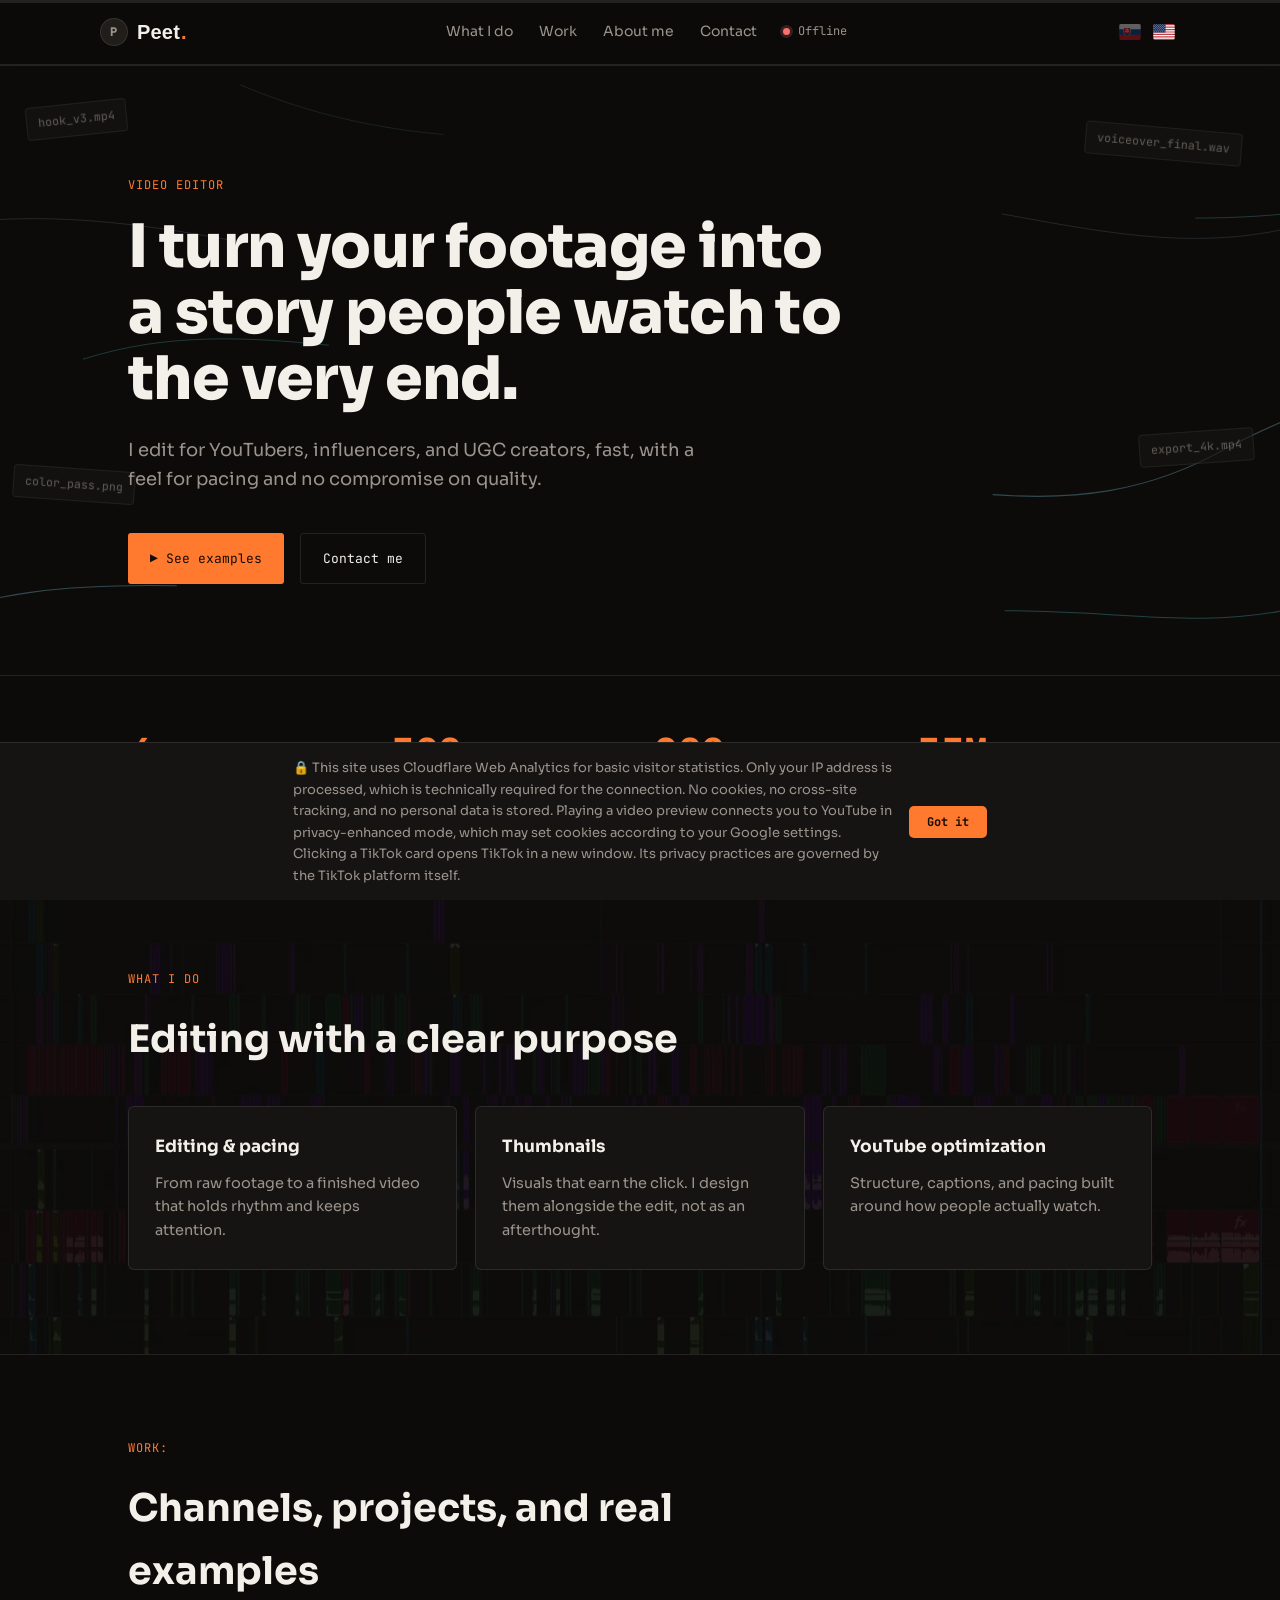
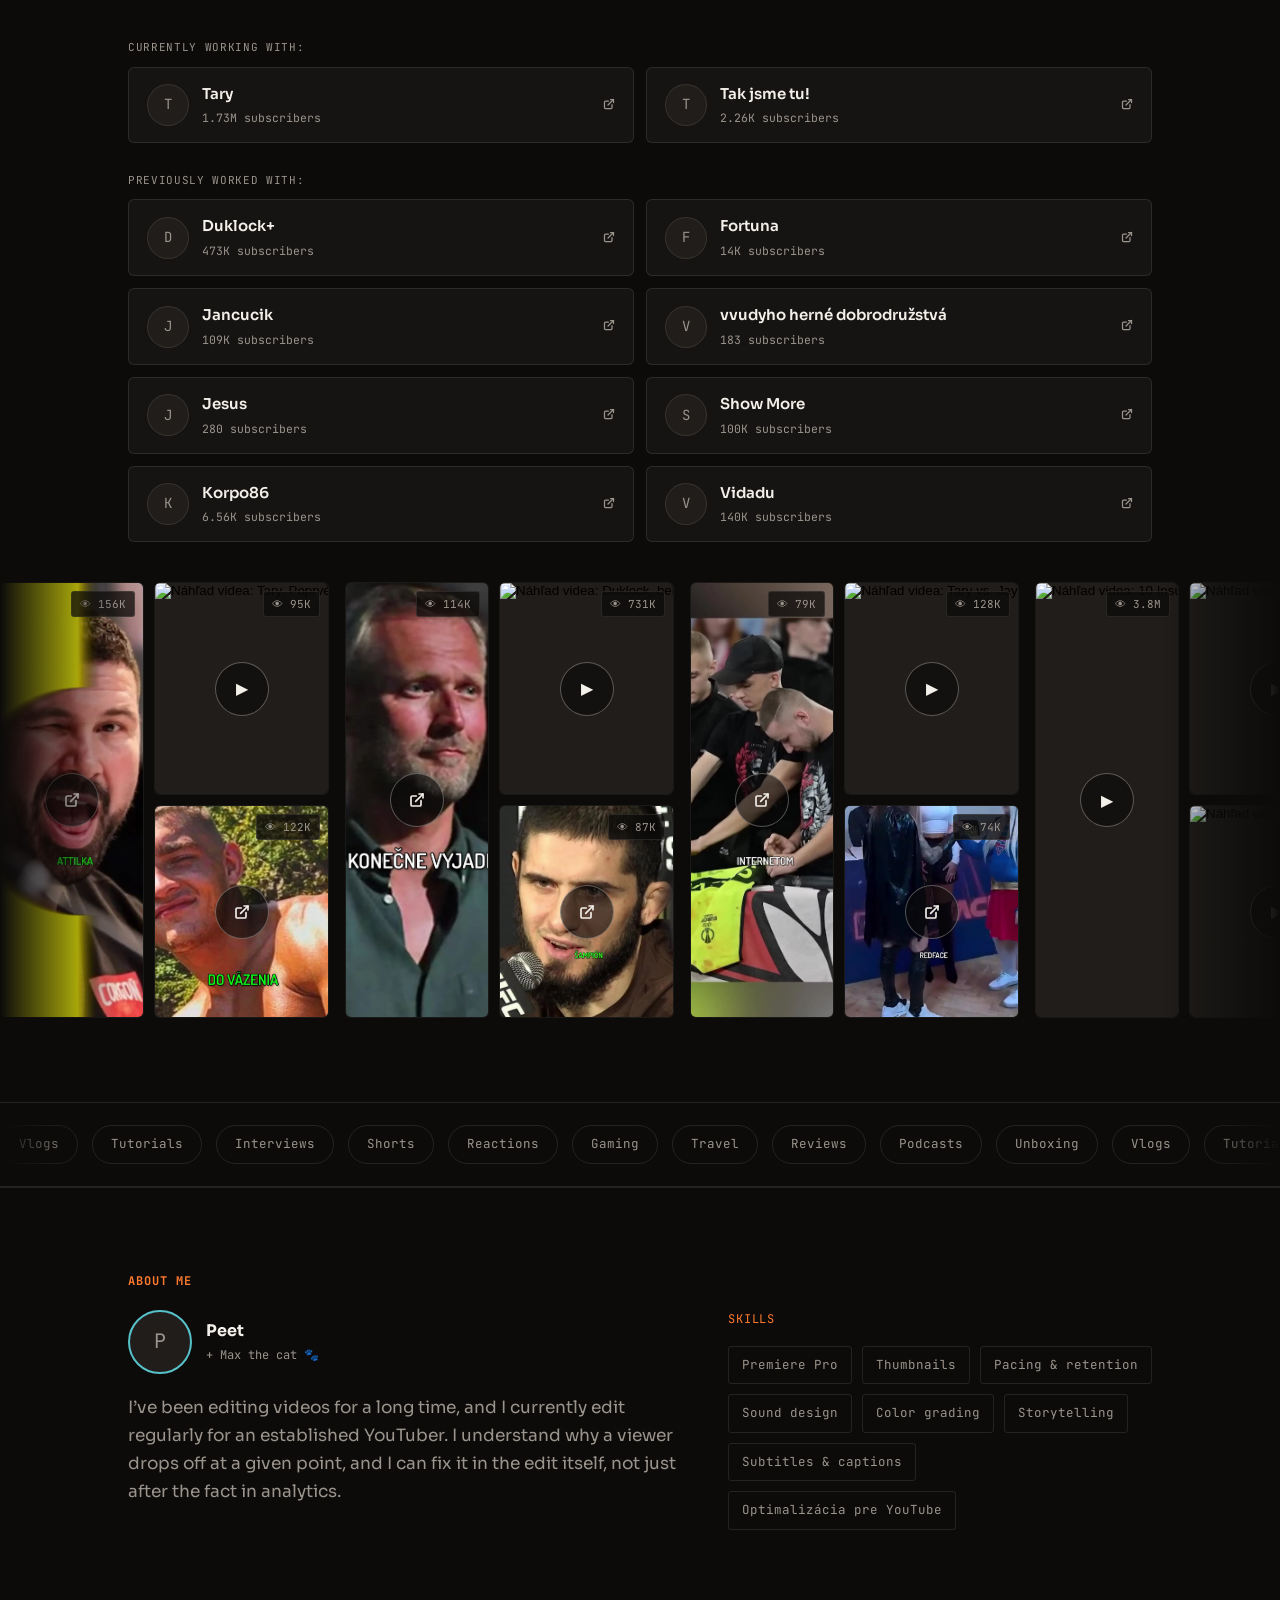
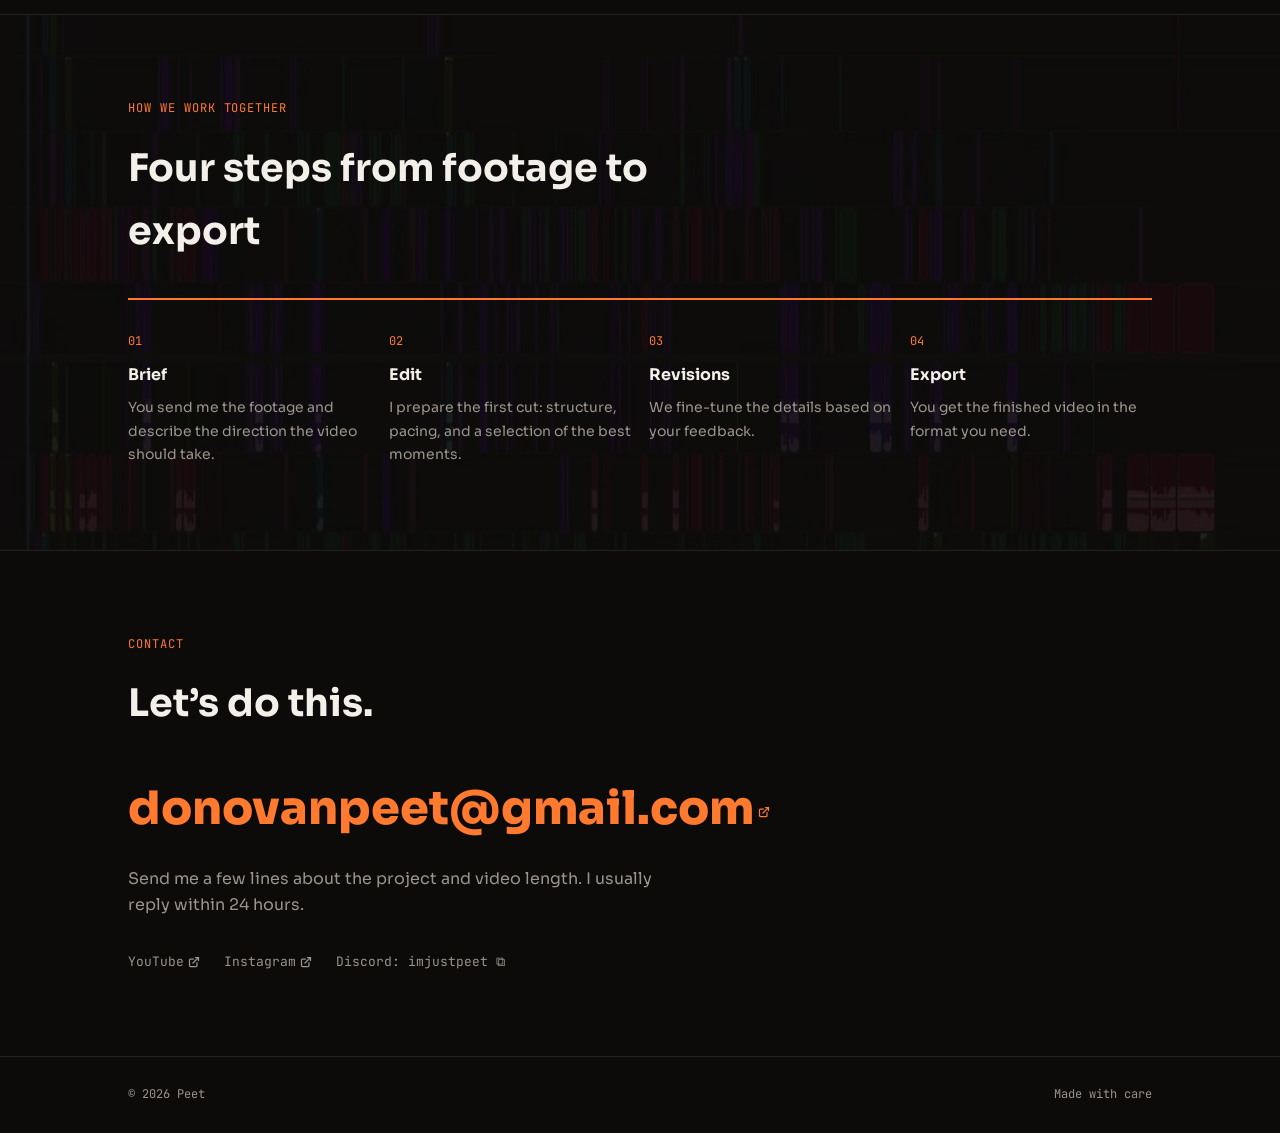
==== index.html @ e19f25c9 "Five polish fixes: stat suffix, about h2, logo eager, bot SK, og:locale - data-suffix-en="M +" (spac" ====
<!doctype html>
<html lang="sk">
<head>
<meta charset="utf-8">
<meta name="referrer" content="strict-origin-when-cross-origin">
<meta name="viewport" content="width=device-width, initial-scale=1">
<title>Peet, video editor</title>
<link rel="icon" type="image/png" sizes="96x96" href="/assets/favicon-96.png">
<link rel="icon" type="image/png" sizes="48x48" href="/assets/favicon-48.png">
<link rel="apple-touch-icon" sizes="180x180" href="/assets/apple-touch-icon.png">
<meta name="description" content="Peet, video editor. Z tvojich záberov vyťažím príbeh, ktorý si ľudia pozrú do konca.">

<meta property="og:type" content="website">
<meta property="og:locale" content="sk_SK">
<meta property="og:locale:alternate" content="en_US">
<meta property="og:title" content="Peet, video editor">
<meta property="og:description" content="Video editor pre YouTuberov. Strih, pacing a miniatúry, ktoré udržia divákov pri obraze.">
<meta property="og:image" content="https://donovanpeet.com/assets/og-banner.png">
<meta property="og:image:width" content="1200">
<meta property="og:image:height" content="630">
<meta property="og:url" content="https://donovanpeet.com/">
<link rel="canonical" href="https://donovanpeet.com/">

<script type="application/ld+json">
{
  "@context": "https://schema.org",
  "@type": "Person",
  "name": "Peet",
  "alternateName": "Donovan Peet",
  "jobTitle": "Video Editor",
  "url": "https://donovanpeet.com",
  "image": "https://yt3.googleusercontent.com/IRe7M6VjSCVH0dbUrsJGeDmC05sErJyWMw0k5yBMvI09WLcFtU4TAxEX2bKYYh9rlmsGD5xB4w=s160-c-k-c0x000c0b0a-no-rj",
  "email": "mailto:donovanpeet@gmail.com",
  "sameAs": [
    "https://www.youtube.com/@ImJustPeet",
    "https://www.instagram.com/imjustpeet/"
  ],
  "knowsAbout": ["Video Editing", "YouTube content production", "Adobe Premiere Pro"]
}
</script>
<meta name="twitter:card" content="summary_large_image">
<meta name="twitter:title" content="Peet, video editor">
<meta name="twitter:description" content="Video editor pre YouTuberov. Strih, pacing a miniatúry, ktoré udržia divákov pri obraze.">
<meta name="twitter:image" content="https://donovanpeet.com/assets/og-banner.png">

<link rel="preconnect" href="https://fonts.googleapis.com">
<link rel="preconnect" href="https://fonts.gstatic.com" crossorigin>
<link rel="preconnect" href="https://www.youtube.com">
<link rel="preconnect" href="https://i.ytimg.com">
<link href="https://fonts.googleapis.com/css2?family=Sora:wght@400;600;700;800&family=JetBrains+Mono:wght@400&display=swap" rel="stylesheet">
<link rel="stylesheet" href="shared.css">

<style>

  /* intro loader */
  .intro-loader{
    position:fixed; inset:0; z-index:10000;
    background:var(--bg);
    display:flex; align-items:center; justify-content:center;
    transition:opacity .5s ease, visibility .5s ease;
  }
  .intro-loader.is-done{ opacity:0; visibility:hidden; pointer-events:none; }
  .intro-content{ display:flex; flex-direction:column; align-items:center; gap:14px; }
  .intro-label{ font-size:12px; color:var(--text-dim); letter-spacing:0.08em; text-transform:uppercase; }
  .intro-bar{ width:220px; height:3px; background:var(--line); border-radius:2px; overflow:hidden; }
  .intro-bar-fill{ height:100%; width:0%; background:var(--accent); }
  .intro-pct{ font-size:13px; color:var(--accent); }

  /* scroll progress */
  .scroll-progress{ position:fixed; top:0; left:0; width:100%; height:3px; background:var(--line); z-index:9990; }
  .scroll-progress-fill{ height:100%; width:100%; background:var(--accent); transform:scaleX(0); transform-origin:left; }

  .back-to-top{
    position:fixed; bottom:24px; right:24px; z-index:9989;
    width:44px; height:44px; border-radius:50%;
    background:var(--bg-elev-2); border:2px solid var(--text);
    display:flex; align-items:center; justify-content:center;
    cursor:pointer;
    opacity:0; pointer-events:none;
    transform:translateY(10px);
    transition:opacity .25s ease, transform .25s ease, border-color .2s ease;
  }
  .back-to-top.is-visible{ opacity:1; pointer-events:auto; transform:translateY(0); }
  .back-to-top:hover{ border-color:var(--accent-2); }
  .back-to-top svg{ display:block; }
  @media (max-width:640px){ .back-to-top{ bottom:16px; right:16px; width:40px; height:40px; } }






  /* Section-pinned background textures (real Premiere Pro timeline screenshots) */
  #services{ position:relative; isolation:isolate; }
  #services::before{
    content:'';
    position:absolute; inset:0;
    background-image:url('[data-uri]');
    background-size:cover;
    background-position:center;
    opacity:0.10;
    pointer-events:none;
    z-index:0;
  }
  #services > .wrap{ position:relative; z-index:1; }

  #process{ position:relative; isolation:isolate; }
  #process::before{
    content:'';
    position:absolute; inset:0;
    background-image:url('[data-uri]');
    background-size:cover;
    background-position:center;
    opacity:0.10;
    pointer-events:none;
    z-index:0;
  }
  #process > .wrap{ position:relative; z-index:1; }

  /* ---------- HERO ---------- */
  .hero{ position:relative; padding:110px 0 90px; overflow:hidden; }
  .chip-float{
    position:absolute;
    font-family:'JetBrains Mono', monospace;
    font-size:11.5px;
    color:var(--text-dim);
    border:1px solid var(--line);
    background:var(--bg-elev);
    border-radius:4px;
    padding:6px 11px;
    opacity:.6;
    pointer-events:none;
    will-change:transform;
  }
  .chip-float.c1{ top:6%;  left:2%;  }
  .chip-float.c2{ top:66%; left:1%;  }
  .chip-float.c3{ top:10%; right:3%; }
  .chip-float.c4{ top:60%; right:2%; }
  @media (max-width:880px){ .chip-float{ display:none; } }

  /* hero background paths */
  .hero-paths{
    position:absolute; inset:0; width:100%; height:100%;
    z-index:0; pointer-events:none; overflow:hidden;
  }
  .hp{ fill:none; stroke-linecap:round; }
  @keyframes heroPathFlow{ to{ stroke-dashoffset:-1200; } }
  .hp1{ stroke:var(--season-c1); stroke-width:1.2; stroke-dasharray:320 880; opacity:.33; animation:heroPathFlow 18s linear infinite; }
  .hp2{ stroke:var(--season-c3); stroke-width:1.0; stroke-dasharray:260 940; opacity:.27; animation:heroPathFlow 22s linear infinite reverse; animation-delay:-5s; }
  .hp3{ stroke:var(--season-c2); stroke-width:0.8; stroke-dasharray:380 820; opacity:.21; animation:heroPathFlow 16s linear infinite; animation-delay:-8s; }
  .hp4{ stroke:var(--season-c3); stroke-width:1.1; stroke-dasharray:300 900; opacity:.30; animation:heroPathFlow 20s linear infinite reverse; animation-delay:-3s; }
  .hp5{ stroke:var(--season-c1); stroke-width:0.7; stroke-dasharray:220 980; opacity:.18; animation:heroPathFlow 24s linear infinite; animation-delay:-11s; }

  h1{
    font-weight:800;
    font-size:clamp(36px, 5.4vw, 60px);
    line-height:1.1;
    letter-spacing:-0.01em;
    margin:0 0 24px;
    max-width:16ch;
    position:relative; z-index:2;
  }
  .lead{ font-size:18px; color:var(--text-dim); max-width:46ch; margin:0 0 38px; position:relative; z-index:2; }
  .cta-row{ display:flex; gap:16px; flex-wrap:wrap; position:relative; z-index:2; }

  /* stats */
  #stats{ padding:44px 0 56px; }
  .stats-grid{ display:grid; grid-template-columns:repeat(4, 1fr); gap:28px; }
  .stat{ display:flex; flex-direction:column; gap:7px; }
  .stat-num{
    font-size:clamp(26px, 3.6vw, 40px);
    font-weight:700;
    color:var(--accent);
    letter-spacing:-0.01em;
    white-space:nowrap;
  }
  .stat-label{ font-size:13px; color:var(--text-dim); line-height:1.4; max-width:22ch; }
  @media (max-width:880px){ .stats-grid{ grid-template-columns:repeat(2, 1fr); gap:32px 20px; } }
  @media (max-width:480px){ .stats-grid{ grid-template-columns:1fr; } }

  /* ---------- SECTIONS ---------- */
  section{ padding:84px 0; border-top:1px solid var(--line); }
  h2{ font-weight:700; font-size:clamp(26px, 3.6vw, 38px); margin:0 0 36px; max-width:20ch; }
  .work-intro{ font-size:14px; color:var(--text-dim); margin:-22px 0 32px; max-width:48ch; }
  .work-group-label{ font-family:'JetBrains Mono', monospace; font-size:11px; color:var(--text-dim); letter-spacing:0.06em; text-transform:uppercase; margin:0 0 10px; }
  .work-group-label + .work-grid{ margin-top:0; }
  .work-group + .work-group{ margin-top:28px; }
  .reveal{ opacity:0; transform:translateY(16px); transition:opacity .6s ease, transform .6s ease; }
  .reveal.is-visible{ opacity:1; transform:none; }

  /* services */
  .card-grid{ display:grid; grid-template-columns:repeat(3, 1fr); gap:18px; }
  .card{
    border:1px solid var(--line); border-radius:6px; padding:26px;
    background:var(--bg-elev);
    transition:transform .2s ease, border-color .2s ease;
  }
  .card:hover{ border-color:var(--accent-2); }
  .card h3{ font-size:17px; margin:0 0 10px; }
  .card p{ font-size:14.5px; color:var(--text-dim); margin:0; }
  @media (max-width:760px){ .card-grid{ grid-template-columns:1fr; } }

  /* work / projects */
  .work-grid{ display:grid; grid-template-columns:repeat(2, 1fr); gap:12px; }
  .work-card{
    display:flex; align-items:center; justify-content:space-between; gap:10px;
    border:1px solid var(--line); border-radius:6px; padding:14px 18px;
    background:var(--bg-elev);
    transition:transform .2s ease, border-color .2s ease;
  }
  .work-card:hover{ border-color:var(--accent-2); }
  .work-info{ display:flex; align-items:center; gap:13px; min-width:0; }
  .work-avatar-wrap{ position:relative; width:42px; height:42px; flex-shrink:0; }
  .work-avatar{
    width:42px; height:42px;
    border-radius:50%;
    object-fit:cover;
    border:1px solid var(--line);
    display:block;
    background:var(--bg-elev-2);
  }
  .work-avatar-fallback{
    display:none;
    position:absolute; inset:0;
    border-radius:50%;
    background:var(--bg-elev-2);
    border:1px solid var(--line);
    align-items:center; justify-content:center;
    font-family:'JetBrains Mono', monospace;
    font-size:14px;
    color:var(--text-dim);
  }
  .work-avatar-wrap.is-fallback .work-avatar{ display:none; }
  .work-avatar-wrap.is-fallback .work-avatar-fallback{ display:flex; }
  .work-text{ display:flex; flex-direction:column; gap:3px; min-width:0; }
  .work-text .name{ font-weight:600; font-size:15px; white-space:nowrap; overflow:hidden; text-overflow:ellipsis; }
  .work-text .subs{ font-size:11.5px; color:var(--text-dim); }
  .work-card .arrow{ font-family:'JetBrains Mono', monospace; color:var(--text-dim); transition:color .2s ease; flex-shrink:0; }
  .work-card:hover .arrow{ color:var(--accent); }
  .work-note{
    margin-top:18px;
    font-family:'JetBrains Mono', monospace;
    font-size:13px;
    color:var(--text-dim);
    font-style:italic;
  }
  @media (max-width:600px){ .work-grid{ grid-template-columns:1fr; } }

  /* marquee */
  .marquee{ position:relative; overflow:hidden; white-space:nowrap; display:flex; border-top:1px solid var(--line); border-bottom:1px solid var(--line); padding:22px 0; }
  .marquee::before, .marquee::after{ content:''; position:absolute; top:0; bottom:0; width:80px; z-index:2; pointer-events:none; }
  .marquee::before{ left:0; background:linear-gradient(to right, var(--bg), transparent); }
  .marquee::after{ right:0; background:linear-gradient(to left, var(--bg), transparent); }
  .marquee-inner{ display:flex; gap:14px; animation:marqueeScroll linear infinite; }
  .marquee:hover .marquee-inner{ animation-play-state:paused; }
  .chip.marquee-item{ border-radius:20px; padding:8px 18px; white-space:nowrap; }
  @keyframes marqueeScroll{ from{ transform:translateX(0); } to{ transform:translateX(-50%); } }

  /* video belt (full-bleed running sushi carousel) */
  .video-belt{ overflow:hidden; white-space:nowrap; display:flex; position:relative; width:100vw; margin-left:calc(-50vw + 50%); margin-top:40px; }
  .video-belt::before,
  .video-belt::after{
    content:''; position:absolute; top:0; bottom:0; width:120px; z-index:2; pointer-events:none;
  }
  .video-belt::before{ left:0; background:linear-gradient(to right, var(--bg), transparent); }
  .video-belt::after{ right:0; background:linear-gradient(to left, var(--bg), transparent); }
  .video-belt-inner{ display:flex; gap:16px; align-items:center; animation:videoBeltScroll linear infinite; }
  .video-belt:hover .video-belt-inner{ animation-play-state:paused; }
  @keyframes videoBeltScroll{ from{transform:translateX(0);} to{transform:translateX(-50%);} }
  .video-card{
    position:relative;
    border-radius:6px; overflow:hidden;
    border:1px solid var(--line); background:#000;
    flex-shrink:0;
    transition:transform .3s ease, box-shadow .3s ease, border-color .3s ease;
  }
  .video-card:hover{
    transform:scale(1.035); z-index:5;
    border-color:var(--accent-2);
    box-shadow:0 16px 40px rgba(0,0,0,0.55);
  }
  .reel-thumb{
    position:absolute; inset:0; width:100%; height:100%;
    border:0; padding:0; margin:0; overflow:hidden;
    background-color:var(--bg-elev-2); cursor:pointer;
  }
  .reel-thumb img{
    position:absolute; inset:0; width:100%; height:100%;
    object-fit:cover; display:block;
  }
  .reel-play-icon{
    position:absolute; top:50%; left:50%; transform:translate(-50%,-50%);
    width:54px; height:54px; border-radius:50%;
    background:rgba(12,11,10,0.62);
    border:1px solid rgba(243,239,233,0.32);
    display:flex; align-items:center; justify-content:center;
    color:var(--text); font-size:16px;
    transition:background .2s ease, transform .2s ease, border-color .2s ease;
  }
  .video-card:hover .reel-play-icon{
    background:var(--accent); border-color:var(--accent);
    color:#160c05; transform:translate(-50%,-50%) scale(1.08);
  }
  .reel-tag{
    position:absolute; bottom:8px; left:8px;
    font-size:11px; color:var(--text-dim);
    background:rgba(12,11,10,0.7); border:1px solid var(--line);
    border-radius:3px; padding:3px 8px;
    opacity:0; transition:opacity .25s ease; pointer-events:none;
  }
  .video-card:hover .reel-tag{ opacity:1; }
  .reel-views{
    position:absolute; top:8px; right:8px;
    font-size:11px; color:var(--text-dim);
    background:rgba(12,11,10,0.75); border:1px solid var(--line);
    border-radius:3px; padding:3px 8px;
    pointer-events:none; z-index:1;
  }
  @media (max-width:880px){
    .video-card{ width:280px; }
    .video-card:hover{ transform:none; }
  }

  /* Cluster 2D grid layout for video belt */
  .cluster{ display:grid; grid-template-columns:144px 175px; grid-template-rows:213px 213px; gap:10px; flex-shrink:0; }
  .cluster .tiktok-tall, .cluster .card-tall{ grid-row:span 2; }
  .reel-frame{
    position:relative;
    border-radius:6px; overflow:hidden;
    border:1px solid var(--line); background:#000;
    transition:transform .3s ease, box-shadow .3s ease, border-color .3s ease;
  }
  .reel-frame:hover{
    transform:scale(1.035); z-index:5;
    border-color:var(--accent-2);
    box-shadow:0 16px 40px rgba(0,0,0,0.55);
  }
  .reel-frame:hover .reel-play-icon{
    background:var(--accent); border-color:var(--accent);
    color:#160c05; transform:translate(-50%,-50%) scale(1.08);
  }
  .reel-frame:hover .reel-tag{ opacity:1; }
  /* TikTok cards: external-link icon replaces play triangle */
  [data-platform="tiktok"] .reel-play-icon{ font-size:0; }
  [data-platform="tiktok"] .reel-play-icon::after{
    content:''; display:block; width:16px; height:16px;
    background:url("data:image/svg+xml,%3Csvg xmlns='http://www.w3.org/2000/svg' viewBox='0 0 24 24' fill='none' stroke='%23f3efe9' stroke-width='2.5' stroke-linecap='round' stroke-linejoin='round'%3E%3Cpath d='M18 13v6a2 2 0 0 1-2 2H5a2 2 0 0 1-2-2V8a2 2 0 0 1 2-2h6'/%3E%3Cpath d='M15 3h6v6'/%3E%3Cpath d='M10 14L21 3'/%3E%3C/svg%3E") center/contain no-repeat;
  }
  .reel-frame:hover [data-platform="tiktok"] .reel-play-icon::after{
    background-image:url("data:image/svg+xml,%3Csvg xmlns='http://www.w3.org/2000/svg' viewBox='0 0 24 24' fill='none' stroke='%23160c05' stroke-width='2.5' stroke-linecap='round' stroke-linejoin='round'%3E%3Cpath d='M18 13v6a2 2 0 0 1-2 2H5a2 2 0 0 1-2-2V8a2 2 0 0 1 2-2h6'/%3E%3Cpath d='M15 3h6v6'/%3E%3Cpath d='M10 14L21 3'/%3E%3C/svg%3E");
  }
  /* video lightbox ("floodlight") */
  .lightbox{
    position:fixed; inset:0; z-index:10001;
    background:rgba(5,4,3,0.92);
    display:flex; align-items:center; justify-content:center;
    padding:24px;
    opacity:0; visibility:hidden;
    transition:opacity .25s ease, visibility .25s ease;
  }
  .lightbox.is-open{ opacity:1; visibility:visible; }
  .lightbox-inner{ position:relative; width:min(960px, 100%); }
  .lightbox-video{ position:relative; width:100%; padding-top:56.25%; background:#000; border-radius:8px; overflow:hidden; }
  .lightbox-video iframe, .lightbox-video > div{ position:absolute; inset:0; width:100%; height:100%; border:0; }
  .lightbox-close{
    position:absolute; top:-46px; right:0;
    width:36px; height:36px; border-radius:50%;
    background:none; border:1px solid var(--line); color:var(--text);
    font-family:'JetBrains Mono', monospace; font-size:16px;
    cursor:pointer;
    transition:border-color .2s ease, color .2s ease;
  }
  .lightbox-close:hover{ border-color:var(--accent); color:var(--accent); }

  /* about */
  .about-avatar-row{ display:flex; align-items:center; gap:14px; margin-bottom:20px; }
  .about-avatar-wrap{ position:relative; width:64px; height:64px; flex-shrink:0; }
  .about-avatar{ width:64px; height:64px; border-radius:50%; object-fit:cover; border:2px solid var(--accent-2); display:block; background:var(--bg-elev-2); }
  .about-avatar-fallback{
    display:none; position:absolute; inset:0; border-radius:50%;
    background:var(--bg-elev-2); border:2px solid var(--accent-2);
    align-items:center; justify-content:center;
    font-family:'JetBrains Mono', monospace; font-size:20px; color:var(--text-dim);
  }
  .about-avatar-wrap.is-fallback .about-avatar{ display:none; }
  .about-avatar-wrap.is-fallback .about-avatar-fallback{ display:flex; }
  .about-name{ font-weight:700; font-size:16px; }
  .about-tag{ font-size:12px; color:var(--text-dim); margin-top:2px; }
  .about-grid{ display:grid; grid-template-columns:1.3fr 1fr; gap:48px; align-items:start; }
  .about-grid p{ color:var(--text-dim); font-size:17px; max-width:52ch; margin:0 0 18px; }
  .chips{ display:flex; flex-wrap:wrap; gap:10px; }
  .chip{ font-family:'JetBrains Mono', monospace; font-size:12.5px; padding:8px 13px; border:1px solid var(--line); border-radius:3px; color:var(--text-dim); transition:border-color .18s ease, color .18s ease; }
  .chip:hover{ border-color:var(--accent-2); color:var(--text); }
  @media (max-width:760px){ .about-grid{ grid-template-columns:1fr; gap:30px; } }

  /* process */
  .steps{ position:relative; display:grid; grid-template-columns:repeat(4, 1fr); gap:18px; padding-top:18px; }
  .steps-line{
    position:absolute; top:0; left:0; height:2px;
    width:0%; background:var(--accent);
  }
  .steps-line.is-visible{ width:100%; transition:width 1.2s ease; }
  .step{ padding-top:16px; }
  .step .num{ font-family:'JetBrains Mono', monospace; font-size:12px; color:var(--accent); margin-bottom:10px; display:block; }
  .step h3{ font-size:16px; margin:0 0 8px; }
  .step p{ font-size:14px; color:var(--text-dim); margin:0; }
  @media (max-width:760px){ .steps{ grid-template-columns:1fr 1fr; } }
  @media (max-width:480px){ .steps{ grid-template-columns:1fr; } }

  /* final cta */
  .cta-final{ text-align:left; }
  .contact-email{
    font-weight:800;
    font-size:clamp(26px, 5vw, 46px);
    color:var(--accent);
    display:inline-block;
    border-bottom:1px solid transparent;
    transition:border-color .18s ease;
    word-break:break-all;
    overflow-wrap:anywhere;
  }
  .contact-email:hover{ border-color:var(--accent); }
  .contact-sub{ color:var(--text-dim); margin:18px 0 32px; max-width:46ch; }
  .contact-links{ display:flex; gap:24px; flex-wrap:wrap; font-family:'JetBrains Mono', monospace; font-size:13px; }
  .contact-links a{ color:var(--text-dim); transition:color .18s ease; }
  .contact-links a:hover{ color:var(--accent-2); }
  .discord-copy{
    background:none; border:0; padding:0; margin:0;
    color:var(--text-dim); font-family:'JetBrains Mono', monospace; font-size:13px;
    cursor:pointer; transition:color .18s ease;
  }
  .discord-copy:hover{ color:var(--accent-2); }
  .discord-copy.is-copied{ color:var(--accent); }


  .privacy-notice{
    position:fixed; bottom:0; left:0; right:0; z-index:9999;
    background:var(--bg-elev); border-top:1px solid var(--line);
    padding:14px 20px; display:flex; align-items:center; gap:16px;
    flex-wrap:wrap; justify-content:center;
    transform:translateY(100%); transition:transform .3s ease;
  }
  .privacy-notice.is-visible{ transform:translateY(0); }
  .privacy-notice p{ font-size:13px; color:var(--text-dim); margin:0; max-width:60ch; }
  .privacy-notice button{
    background:var(--accent); color:#160c05; border:0; border-radius:5px;
    padding:8px 18px; font-weight:700; font-family:'JetBrains Mono',monospace;
    font-size:12px; cursor:pointer; flex-shrink:0;
  }

  @media print{
    .scroll-progress, .back-to-top, .click-ripple,
    .paw-rain, .confetti-piece, .egg-toast, .intro-loader,
    .hamburger, .mobile-menu, .video-belt, .lightbox,
    .privacy-notice, .marquee, .hero-paths { display:none !important; }
    body{ background:#fff !important; color:#000 !important; }
    * { color:#000 !important; background:transparent !important; box-shadow:none !important; text-shadow:none !important; }
    a{ color:#000 !important; text-decoration:underline !important; }
  }
</style>
</head>
<body>

<noscript><style>.intro-loader{ display:none !important; }</style></noscript>
<div class="intro-loader" id="introLoader">
  <div class="intro-content">
    <span class="intro-label mono">Renderujem stránku…</span>
    <div class="intro-bar"><div class="intro-bar-fill" id="introBarFill"></div></div>
    <span class="intro-pct mono" id="introPct">0%</span>
  </div>
</div>

<div class="scroll-progress" aria-hidden="true"><div class="scroll-progress-fill" id="scrollFill"></div></div>
<button class="back-to-top" id="backToTop" aria-label="Späť na začiatok stránky">
  <svg viewBox="0 0 24 24" width="18" height="18" aria-hidden="true">
    <path d="M12 4 L18 12 L14 12 L14 20 L10 20 L10 12 L6 12 Z" fill="var(--bg)" stroke="var(--accent)" stroke-width="2" stroke-linejoin="round"/>
  </svg>
</button>

<header>
  <div class="wrap nav">
    <button class="logo" type="button" style="display:flex; align-items:center; gap:9px;">
      <span class="logo-avatar-wrap">
        <img class="logo-avatar" width="28" height="28" decoding="async" loading="eager" referrerpolicy="no-referrer" alt="" src="https://yt3.googleusercontent.com/IRe7M6VjSCVH0dbUrsJGeDmC05sErJyWMw0k5yBMvI09WLcFtU4TAxEX2bKYYh9rlmsGD5xB4w=s160-c-k-c0x000c0b0a-no-rj" onerror="this.parentElement.classList.add('is-fallback')">
        <span class="logo-avatar-fallback">P</span>
      </span>
      Peet<span style="color:var(--accent);margin-left:-8px">.</span>
    </button>
    <nav class="nav-links">
      <a href="#services" data-nav data-i18n="nav_services">Čo robím</a>
      <a href="#work" data-nav data-i18n="nav_work">Pracoval som na</a>
      <a href="#about" data-nav data-i18n="nav_about">O mne</a>
      <a href="#contact" data-nav data-i18n="nav_contact">Kontakt</a>
      <span class="status"><span class="dot" id="statusDot"></span> <span id="statusText">K dispozícii</span></span>
    </nav>
    <div class="lang-switch" id="langSwitch">
      <button type="button" data-lang="sk" aria-label="Slovenčina">
        <svg viewBox="0 0 640 480" xmlns="http://www.w3.org/2000/svg">
          <path fill="#ee1c25" d="M0 0h640v480H0z"/>
          <path fill="#0b4ea2" d="M0 0h640v320H0z"/>
          <path fill="#fff" d="M0 0h640v160H0z"/>
          <path fill="#fff" d="M233 370.8c-43-20.7-104.6-61.9-104.6-143.2 0-81.4 4-118.4 4-118.4h201.3s3.9 37 3.9 118.4S276 350 233 370.8"/>
          <path fill="#ee1c25" d="M233 360c-39.5-19-96-56.8-96-131.4s3.6-108.6 3.6-108.6h184.8s3.5 34 3.5 108.6C329 303.3 272.5 341 233 360"/>
          <path fill="#fff" d="M241.4 209c10.7.2 31.6.6 50.1-5.6 0 0-.4 6.7-.4 14.4s.5 14.4.5 14.4c-17-5.7-38.1-5.8-50.2-5.7v41.2h-16.8v-41.2c-12-.1-33.1 0-50.1 5.7 0 0 .5-6.7.5-14.4s-.5-14.4-.5-14.4c18.5 6.2 39.4 5.8 50 5.6v-25.9c-9.7 0-23.7.4-39.6 5.7 0 0 .5-6.6.5-14.4 0-7.7-.5-14.4-.5-14.4 15.9 5.3 29.9 5.8 39.6 5.7-.5-16.4-5.3-37-5.3-37s9.9.7 13.8.7 13.8-.7 13.8-.7-4.8 20.6-5.3 37c9.7.1 23.7-.4 39.6-5.7 0 0-.5 6.7-.5 14.4s.5 14.4.5 14.4a119 119 0 0 0-39.7-5.7v26z"/>
          <path fill="#0b4ea2" d="M233 263.3c-19.9 0-30.5 27.5-30.5 27.5s-6-13-22.2-13c-11 0-19 9.7-24.2 18.8 20 31.7 51.9 51.3 76.9 63.4 25-12 57-31.7 76.9-63.4-5.2-9-13.2-18.8-24.2-18.8-16.2 0-22.2 13-22.2 13S253 263.3 233 263.3"/>
        </svg>
      </button>
      <button type="button" data-lang="en" aria-label="English">
        <svg viewBox="0 0 640 480" xmlns="http://www.w3.org/2000/svg">
          <path fill="#bd3d44" d="M0 0h640v480H0"/>
          <path stroke="#fff" stroke-width="37" d="M0 55.3h640M0 129h640M0 203h640M0 277h640M0 351h640M0 425h640"/>
          <path fill="#192f5d" d="M0 0h364.8v258.5H0"/>
          <marker id="us-a" markerHeight="30" markerWidth="30"><path fill="#fff" d="m14 0 9 27L0 10h28L5 27z"/></marker>
          <path fill="none" marker-mid="url(#us-a)" d="m0 0 16 11h61 61 61 61 60L47 37h61 61 60 61L16 63h61 61 61 61 60L47 89h61 61 60 61L16 115h61 61 61 61 60L47 141h61 61 60 61L16 166h61 61 61 61 60L47 192h61 61 60 61L16 218h61 61 61 61 60z"/>
        </svg>
      </button>
    </div>
    <button class="hamburger" id="hamburgerBtn" aria-label="Otvoriť menu" aria-expanded="false">
      <span></span><span></span><span></span>
    </button>
  </div>
  <nav class="mobile-menu" id="mobileMenu">
    <div class="mobile-menu-inner">
      <a href="#services" data-i18n="nav_services">Čo robím</a>
      <a href="#work" data-i18n="nav_work">Pracoval som na</a>
      <a href="#about" data-i18n="nav_about">O mne</a>
      <a href="#contact" data-i18n="nav_contact">Kontakt</a>
    </div>
  </nav>
</header>

<main>

  <section class="hero" id="hero">
    <svg class="hero-paths" aria-hidden="true" xmlns="http://www.w3.org/2000/svg" viewBox="0 0 1440 640" preserveAspectRatio="xMidYMid slice">
      <path class="hp hp1" d="M -80,600 C 180,480 380,620 640,480 C 900,340 1100,540 1340,400 C 1420,360 1480,340 1560,310"/>
      <path class="hp hp2" d="M 1560,120 C 1280,220 1060,80 800,240 C 540,400 320,200 60,340 C -40,380 -100,400 -180,420"/>
      <path class="hp hp3" d="M -80,180 C 240,100 480,300 740,180 C 1000,60 1200,240 1440,160 C 1490,148 1530,140 1560,130"/>
      <path class="hp hp4" d="M -80,700 C 320,600 580,740 860,620 C 1100,520 1280,620 1440,560 C 1510,540 1545,530 1560,520"/>
      <path class="hp hp5" d="M 300,20 C 560,130 740,20 960,160 C 1160,300 1280,160 1560,280"/>
    </svg>
    <span class="chip-float c1" data-depth="18" data-rot="-6">hook_v3.mp4</span>
    <span class="chip-float c2" data-depth="26" data-rot="4">color_pass.png</span>
    <span class="chip-float c3" data-depth="22" data-rot="5">voiceover_final.wav</span>
    <span class="chip-float c4" data-depth="14" data-rot="-4">export_4k.mp4</span>

    <div class="wrap">
      <div class="eyebrow reveal">Video editor</div>
      <h1 class="reveal" data-i18n="hero_h1">Z&nbsp;tvojich záberov vyťažím príbeh, ktorý si ľudia pozrú do konca.</h1>
      <p class="lead reveal" data-i18n="hero_lead">Strihám pre YouTuberov, influencerov a&nbsp;UGC tvorcov, rýchlo, s&nbsp;citom pre tempo a&nbsp;bez kompromisov v&nbsp;kvalite.</p>
      <div class="cta-row reveal">
        <a href="#work" class="btn btn-primary magnetic" data-i18n="cta_examples">▶ Pozrieť ukážky</a>
        <a href="#contact" class="btn btn-ghost magnetic" data-i18n="cta_contact">Kontaktuj ma</a>
      </div>
    </div>
  </section>

  <section id="stats">
    <div class="wrap">
      <div class="stats-grid">
        <div class="stat reveal">
          <span class="stat-num mono" data-count="4" data-suffix="+">0</span>
          <span class="stat-label" data-i18n="stat_years">roky ako video editor</span>
        </div>
        <div class="stat reveal">
          <span class="stat-num mono" data-count="500" data-suffix="+">0</span>
          <span class="stat-label" data-i18n="stat_shorts">odstrihaných shorts</span>
        </div>
        <div class="stat reveal">
          <span class="stat-num mono" data-count="200" data-suffix="+">0</span>
          <span class="stat-label" data-i18n="stat_longform">odstrihaných long form videí</span>
        </div>
        <div class="stat reveal">
          <span class="stat-num mono" data-count="35" data-suffix=" mil.+" data-suffix-en="M +">0</span>
          <span class="stat-label" data-i18n="stat_views">zhliadnutí na long form videách, a&nbsp;stále rastie</span>
        </div>
      </div>
    </div>
  </section>

  <section id="services">
    <div class="wrap">
      <div class="eyebrow reveal" data-i18n="nav_services">Čo robím</div>
      <h2 class="reveal" data-i18n="services_h2">Strih, ktorý má jasný cieľ</h2>
      <div class="card-grid">
        <div class="card reveal">
          <h3 data-i18n="card1_h3">Strih &amp; tempo</h3>
          <p data-i18n="card1_p">Od surových záberov k&nbsp;hotovému videu, ktoré sedí v&nbsp;rytme a&nbsp;udrží pozornosť.</p>
        </div>
        <div class="card reveal">
          <h3 data-i18n="card2_h3">Thumbnaily</h3>
          <p data-i18n="card2_p">Vizuál, ktorý dostane klik. Navrhujem ich spolu so strihom, nie ako dodatok.</p>
        </div>
        <div class="card reveal">
          <h3 data-i18n="card3_h3">Optimalizácia pre YouTube</h3>
          <p data-i18n="card3_p">Štruktúra, titulky a&nbsp;pacing prispôsobené tomu, ako ľudia skutočne pozerajú.</p>
        </div>
      </div>
    </div>
  </section>

  <section id="work">
    <div class="wrap">
      <div class="eyebrow reveal" data-i18n="work_eyebrow">Pracoval som na:</div>
      <h2 class="reveal" data-i18n="work_h2">Kanály, projekty a&nbsp;konkrétne ukážky</h2>
      <div class="work-group reveal">
        <p class="work-group-label" data-i18n="work_current">Aktuálne spolupracujem s:</p>
        <div class="work-grid">
          <!-- Tary -->
          <a class="work-card" target="_blank" rel="noopener" href="https://www.youtube.com/watch?v=0a8XwbfYLt0&list=PL4bBdTQJ4Z-4F_72jvuYbMYY90vspEv4Q">
            <span class="work-info">
              <span class="work-avatar-wrap">
                <img class="work-avatar" width="42" height="42" decoding="async" src="https://yt3.googleusercontent.com/Cfh9ySkW63tRXQ_UH9N3S4xFyFEzjQtupYF8v0mOcyIuT-Z8to5L3G4Bu0s0hYlW5reyO3lpG5U=s160-c-k-c0x000c0b0a-no-rj" alt="" loading="lazy" referrerpolicy="no-referrer" onerror="this.parentElement.classList.add('is-fallback')">
                <span class="work-avatar-fallback">T</span>
              </span>
              <span class="work-text"><span class="name">Tary</span><span class="subs mono">1,73 mil. odberateľov</span></span>
            </span>
            <span class="arrow"><svg class="ext-icon" width="12" height="12" viewBox="0 0 24 24" fill="none" stroke="currentColor" stroke-width="2.5" stroke-linecap="round" stroke-linejoin="round" aria-hidden="true"><path d="M18 13v6a2 2 0 0 1-2 2H5a2 2 0 0 1-2-2V8a2 2 0 0 1 2-2h6"/><path d="M15 3h6v6"/><path d="M10 14L21 3"/></svg></span>
          </a>
          <!-- Tak jsme tu! -->
          <a class="work-card" target="_blank" rel="noopener" href="https://www.youtube.com/@Takjsmetu">
            <span class="work-info">
              <span class="work-avatar-wrap">
                <img class="work-avatar" width="42" height="42" decoding="async" src="https://yt3.googleusercontent.com/RRxn-7SWWfcTKR-D4KE7ETwRaFxOmvHChL13Los-ozcFoSvdaGGGno5emhCFC8fO0QD71y_V5g=s160-c-k-c0x000c0b0a-no-rj" alt="" loading="lazy" referrerpolicy="no-referrer" onerror="this.parentElement.classList.add('is-fallback')">
                <span class="work-avatar-fallback">T</span>
              </span>
              <span class="work-text"><span class="name">Tak jsme tu!</span><span class="subs mono">2,26 tis. odberateľov</span></span>
            </span>
            <span class="arrow"><svg class="ext-icon" width="12" height="12" viewBox="0 0 24 24" fill="none" stroke="currentColor" stroke-width="2.5" stroke-linecap="round" stroke-linejoin="round" aria-hidden="true"><path d="M18 13v6a2 2 0 0 1-2 2H5a2 2 0 0 1-2-2V8a2 2 0 0 1 2-2h6"/><path d="M15 3h6v6"/><path d="M10 14L21 3"/></svg></span>
          </a>
        </div>
      </div>
      <div class="work-group reveal">
        <p class="work-group-label" data-i18n="work_past">V&nbsp;minulosti som spolupracoval s:</p>
        <div class="work-grid">
          <!-- Duklock -->
          <a class="work-card" target="_blank" rel="noopener" href="https://www.youtube.com/watch?v=iC3j_YdIRLI&list=PL4bBdTQJ4Z-5PqyZIRK1HwoaireivINmm">
            <span class="work-info">
              <span class="work-avatar-wrap">
                <img class="work-avatar" width="42" height="42" decoding="async" src="https://yt3.googleusercontent.com/TCl7u351pzOB9ERvwT6wnXXaRU062UN5lTKyloIQ5X89PBpKhaWNkwq73fKJueHom0YNXSY5Ug=s160-c-k-c0x000c0b0a-no-rj" alt="" loading="lazy" referrerpolicy="no-referrer" onerror="this.parentElement.classList.add('is-fallback')">
                <span class="work-avatar-fallback">D</span>
              </span>
              <span class="work-text"><span class="name">Duklock+</span><span class="subs mono">473 tis. odberateľov</span></span>
            </span>
            <span class="arrow"><svg class="ext-icon" width="12" height="12" viewBox="0 0 24 24" fill="none" stroke="currentColor" stroke-width="2.5" stroke-linecap="round" stroke-linejoin="round" aria-hidden="true"><path d="M18 13v6a2 2 0 0 1-2 2H5a2 2 0 0 1-2-2V8a2 2 0 0 1 2-2h6"/><path d="M15 3h6v6"/><path d="M10 14L21 3"/></svg></span>
          </a>
          <!-- Fortuna -->
          <a class="work-card" target="_blank" rel="noopener" href="https://www.youtube.com/watch?v=TOqDF6qIt_s&list=PL4bBdTQJ4Z-4DOf31OeIPDE9dq8HEOhft">
            <span class="work-info">
              <span class="work-avatar-wrap">
                <img class="work-avatar" width="42" height="42" decoding="async" src="https://yt3.googleusercontent.com/ytc/AIdro_lLvxogAYGUiT-Cc5AIYM4ErwmuWlrd70Ce9RS20Dyzlw=s160-c-k-c0x000c0b0a-no-rj" alt="" loading="lazy" referrerpolicy="no-referrer" onerror="this.parentElement.classList.add('is-fallback')">
                <span class="work-avatar-fallback">F</span>
              </span>
              <span class="work-text"><span class="name">Fortuna</span><span class="subs mono">14 tis. odberateľov</span></span>
            </span>
            <span class="arrow"><svg class="ext-icon" width="12" height="12" viewBox="0 0 24 24" fill="none" stroke="currentColor" stroke-width="2.5" stroke-linecap="round" stroke-linejoin="round" aria-hidden="true"><path d="M18 13v6a2 2 0 0 1-2 2H5a2 2 0 0 1-2-2V8a2 2 0 0 1 2-2h6"/><path d="M15 3h6v6"/><path d="M10 14L21 3"/></svg></span>
          </a>
          <!-- Jancucik -->
          <a class="work-card" target="_blank" rel="noopener" href="https://www.youtube.com/watch?v=ClRGdc6ZxlE&list=PL4bBdTQJ4Z-7YjMPNsAj8Cf67kMPM8XIr">
            <span class="work-info">
              <span class="work-avatar-wrap">
                <img class="work-avatar" width="42" height="42" decoding="async" src="https://yt3.googleusercontent.com/X3Q0nkDnAAwnBWaTLh5gxKY-ywmKzAiIPDWsoJbOxKF5-oAU9dQNxVZJrPmXWzs0J4CDnfkK-Q=s160-c-k-c0x000c0b0a-no-rj" alt="" loading="lazy" referrerpolicy="no-referrer" onerror="this.parentElement.classList.add('is-fallback')">
                <span class="work-avatar-fallback">J</span>
              </span>
              <span class="work-text"><span class="name">Jancucik</span><span class="subs mono">109 tis. odberateľov</span></span>
            </span>
            <span class="arrow"><svg class="ext-icon" width="12" height="12" viewBox="0 0 24 24" fill="none" stroke="currentColor" stroke-width="2.5" stroke-linecap="round" stroke-linejoin="round" aria-hidden="true"><path d="M18 13v6a2 2 0 0 1-2 2H5a2 2 0 0 1-2-2V8a2 2 0 0 1 2-2h6"/><path d="M15 3h6v6"/><path d="M10 14L21 3"/></svg></span>
          </a>
          <!-- vvudy -->
          <a class="work-card" target="_blank" rel="noopener" href="https://www.youtube.com/watch?v=fSxOb4X3Mxs&list=PL4bBdTQJ4Z-5GNMIGcVfV49SDWystbJMA">
            <span class="work-info">
              <span class="work-avatar-wrap">
                <img class="work-avatar" width="42" height="42" decoding="async" src="https://yt3.googleusercontent.com/6P-nvfuT2MxorfifAjQwbVGa94bRsLEURofh0CbGtZzltmKCNbvu9nn2shWoHg1Ke3iTwI7r8Q=s160-c-k-c0x000c0b0a-no-rj" alt="" loading="lazy" referrerpolicy="no-referrer" onerror="this.parentElement.classList.add('is-fallback')">
                <span class="work-avatar-fallback">V</span>
              </span>
              <span class="work-text"><span class="name">vvudyho herné dobrodružstvá</span><span class="subs mono">183 odberateľov</span></span>
            </span>
            <span class="arrow"><svg class="ext-icon" width="12" height="12" viewBox="0 0 24 24" fill="none" stroke="currentColor" stroke-width="2.5" stroke-linecap="round" stroke-linejoin="round" aria-hidden="true"><path d="M18 13v6a2 2 0 0 1-2 2H5a2 2 0 0 1-2-2V8a2 2 0 0 1 2-2h6"/><path d="M15 3h6v6"/><path d="M10 14L21 3"/></svg></span>
          </a>
          <!-- Jesus -->
          <a class="work-card" target="_blank" rel="noopener" href="https://www.youtube.com/watch?v=1r7XRfIY1Yc&list=PL4bBdTQJ4Z-72Tq7tbO3cm2xHoZUh_ulh">
            <span class="work-info">
              <span class="work-avatar-wrap">
                <img class="work-avatar" width="42" height="42" decoding="async" src="https://yt3.googleusercontent.com/4xdEX1PDVlk1DVUyZNwcIjqviM8ErSE6Q70Pu9TPxLuHbKzg6WX-2Dptc0W0ERAgZcjGVvZQ=s160-c-k-c0x000c0b0a-no-rj" alt="" loading="lazy" referrerpolicy="no-referrer" onerror="this.parentElement.classList.add('is-fallback')">
                <span class="work-avatar-fallback">J</span>
              </span>
              <span class="work-text"><span class="name">Jesus</span><span class="subs mono">280 odberateľov</span></span>
            </span>
            <span class="arrow"><svg class="ext-icon" width="12" height="12" viewBox="0 0 24 24" fill="none" stroke="currentColor" stroke-width="2.5" stroke-linecap="round" stroke-linejoin="round" aria-hidden="true"><path d="M18 13v6a2 2 0 0 1-2 2H5a2 2 0 0 1-2-2V8a2 2 0 0 1 2-2h6"/><path d="M15 3h6v6"/><path d="M10 14L21 3"/></svg></span>
          </a>
          <!-- Show More -->
          <a class="work-card" target="_blank" rel="noopener" href="https://www.youtube.com/watch?v=OhRTZyk5CoI&list=PL4bBdTQJ4Z-4gRJEVRDI1WJnAesYqVdFc">
            <span class="work-info">
              <span class="work-avatar-wrap">
                <img class="work-avatar" width="42" height="42" decoding="async" src="https://yt3.googleusercontent.com/9rPBFaV-uYZkelm8IgDG338-kBAXR265PZOE4Xoe6sOX_mBRkcGNYjilzIyCQJSByrvnyDP5Xg=s160-c-k-c0x000c0b0a-no-rj" alt="" loading="lazy" referrerpolicy="no-referrer" onerror="this.parentElement.classList.add('is-fallback')">
                <span class="work-avatar-fallback">S</span>
              </span>
              <span class="work-text"><span class="name">Show More</span><span class="subs mono">100 tis. odberateľov</span></span>
            </span>
            <span class="arrow"><svg class="ext-icon" width="12" height="12" viewBox="0 0 24 24" fill="none" stroke="currentColor" stroke-width="2.5" stroke-linecap="round" stroke-linejoin="round" aria-hidden="true"><path d="M18 13v6a2 2 0 0 1-2 2H5a2 2 0 0 1-2-2V8a2 2 0 0 1 2-2h6"/><path d="M15 3h6v6"/><path d="M10 14L21 3"/></svg></span>
          </a>
          <!-- Korpo86 -->
          <a class="work-card" target="_blank" rel="noopener" href="https://www.youtube.com/@korpo86">
            <span class="work-info">
              <span class="work-avatar-wrap">
                <img class="work-avatar" width="42" height="42" decoding="async" src="https://yt3.googleusercontent.com/0VamWRSeuZBXgFyLyC3y--CF8-SzGWVhNeNcuvlPpg5UZnAXSRntoS6VQtCoS_AJcC5ChgA8rw=s160-c-k-c0x000c0b0a-no-rj" alt="" loading="lazy" referrerpolicy="no-referrer" onerror="this.parentElement.classList.add('is-fallback')">
                <span class="work-avatar-fallback">K</span>
              </span>
              <span class="work-text"><span class="name">Korpo86</span><span class="subs mono">6,56 tis. odberateľov</span></span>
            </span>
            <span class="arrow"><svg class="ext-icon" width="12" height="12" viewBox="0 0 24 24" fill="none" stroke="currentColor" stroke-width="2.5" stroke-linecap="round" stroke-linejoin="round" aria-hidden="true"><path d="M18 13v6a2 2 0 0 1-2 2H5a2 2 0 0 1-2-2V8a2 2 0 0 1 2-2h6"/><path d="M15 3h6v6"/><path d="M10 14L21 3"/></svg></span>
          </a>
          <!-- Vidadu -->
          <a class="work-card" target="_blank" rel="noopener" href="https://www.youtube.com/@vidaduTV">
            <span class="work-info">
              <span class="work-avatar-wrap">
                <img class="work-avatar" width="42" height="42" decoding="async" src="https://yt3.googleusercontent.com/mw7eb7hkM8aqpUdif6cUru4V_6VNJRfsR3iihl2_D4xKwKA80F792gxUMbogBu3tyBhMsqaQ=s160-c-k-c0x000c0b0a-no-rj" alt="" loading="lazy" referrerpolicy="no-referrer" onerror="this.parentElement.classList.add('is-fallback')">
                <span class="work-avatar-fallback">V</span>
              </span>
              <span class="work-text"><span class="name">Vidadu</span><span class="subs mono">140 tis. odberateľov</span></span>
            </span>
            <span class="arrow"><svg class="ext-icon" width="12" height="12" viewBox="0 0 24 24" fill="none" stroke="currentColor" stroke-width="2.5" stroke-linecap="round" stroke-linejoin="round" aria-hidden="true"><path d="M18 13v6a2 2 0 0 1-2 2H5a2 2 0 0 1-2-2V8a2 2 0 0 1 2-2h6"/><path d="M15 3h6v6"/><path d="M10 14L21 3"/></svg></span>
          </a>
        </div>
      </div>
    </div>
  <div class="video-belt reveal">
    <div class="video-belt-inner" id="videoBeltScroller">

      <!-- Cluster 1: TikTok ATTILA (tall, col1) | Tary YT (top-right) | TikTok TADEÁŠ (bottom-right) -->
      <div class="cluster">
        <div class="reel-frame tiktok-tall">
          <button class="reel-thumb" data-platform="tiktok" data-tiktok-url="https://www.tiktok.com/@fortunasports/video/7369700388997434656" data-tiktok-id="7369700388997434656" aria-label="Otvoriť TikTok — ATTILA VS VEMOLA (nová záložka)">
            <img src="/assets/tiktok-thumbs/tiktok-1.webp" alt="Náhľad TikTok videa — ATTILA VS VEMOLA" fetchpriority="high" decoding="async">
            <span class="reel-play-icon">▶</span>
          </button>
          <span class="reel-tag mono">Fortuna Sports</span>
          <span class="reel-views mono">👁 156 tis.</span>
        </div>
        <div class="reel-frame">
          <button class="reel-thumb" data-video-id="FjbvvVQ1J3U" aria-label="Prehrať ukážku: Tary">
            <img src="https://i.ytimg.com/vi/FjbvvVQ1J3U/hqdefault.jpg" alt="Náhľad videa: Tary, Poprvé v životě s rodinou v Londýně" loading="lazy" decoding="async">
            <span class="reel-play-icon">▶</span>
          </button>
          <span class="reel-tag mono">Tary</span>
          <span class="reel-views mono">👁 95 tis.</span>
        </div>
        <div class="reel-frame">
          <button class="reel-thumb" data-platform="tiktok" data-tiktok-url="https://www.tiktok.com/@fortunasports/video/7355542492906933537" data-tiktok-id="7355542492906933537" aria-label="Otvoriť TikTok — TADEÁŠ ZASE VYSTRÁJA (nová záložka)">
            <img src="/assets/tiktok-thumbs/tiktok-2.webp" alt="Náhľad TikTok videa — TADEÁŠ ZASE VYSTRÁJA?!" loading="lazy" decoding="async">
            <span class="reel-play-icon">▶</span>
          </button>
          <span class="reel-tag mono">Fortuna Sports</span>
          <span class="reel-views mono">👁 122 tis.</span>
        </div>
      </div>

      <!-- Cluster 2: TikTok GÁBOR RFA (tall, col1) | Duklock YT (top-right) | TikTok MAKHACHEV (bottom-right) -->
      <div class="cluster">
        <div class="reel-frame tiktok-tall">
          <button class="reel-thumb" data-platform="tiktok" data-tiktok-url="https://www.tiktok.com/@fortunasports/video/7318409663601495328" data-tiktok-id="7318409663601495328" aria-label="Otvoriť TikTok — OKTAGON PROMOTERI o GÁBOROVI v RFA (nová záložka)">
            <img src="/assets/tiktok-thumbs/tiktok-3.webp" alt="Náhľad TikTok videa — GÁBOR v RFA" loading="lazy" decoding="async">
            <span class="reel-play-icon">▶</span>
          </button>
          <span class="reel-tag mono">Fortuna Sports</span>
          <span class="reel-views mono">👁 114 tis.</span>
        </div>
        <div class="reel-frame">
          <button class="reel-thumb" data-video-id="K8DPDth6yp0" aria-label="Prehrať ukážku: Duklock">
            <img src="https://i.ytimg.com/vi/K8DPDth6yp0/hqdefault.jpg" alt="Náhľad videa: Duklock, herný stream" loading="lazy" decoding="async">
            <span class="reel-play-icon">▶</span>
          </button>
          <span class="reel-tag mono">Duklock</span>
          <span class="reel-views mono">👁 731 tis.</span>
        </div>
        <div class="reel-frame">
          <button class="reel-thumb" data-platform="tiktok" data-tiktok-url="https://www.tiktok.com/@fortunasports/video/7386367870655073568" data-tiktok-id="7386367870655073568" aria-label="Otvoriť TikTok — ISLAM MAKHACHEV sa vysmial CONOROVI (nová záložka)">
            <img src="/assets/tiktok-thumbs/tiktok-4.webp" alt="Náhľad TikTok videa — MAKHACHEV vs McGregor" loading="lazy" decoding="async">
            <span class="reel-play-icon">▶</span>
          </button>
          <span class="reel-tag mono">Fortuna Sports</span>
          <span class="reel-views mono">👁 87 tis.</span>
        </div>
      </div>

      <!-- Cluster 3: TikTok JURÁČEK (tall, col1) | Tary vs Jay YT (top-right) | TikTok REDFACE (bottom-right) -->
      <div class="cluster">
        <div class="reel-frame tiktok-tall">
          <button class="reel-thumb" data-platform="tiktok" data-tiktok-url="https://www.tiktok.com/@fortunasports/video/7301751402471197984" data-tiktok-id="7301751402471197984" aria-label="Otvoriť TikTok — MATÚŠ JURÁČEK na zápase SLAVIA PRAHA (nová záložka)">
            <img src="/assets/tiktok-thumbs/tiktok-5.webp" alt="Náhľad TikTok videa — MATÚŠ JURÁČEK na zápase SLAVIA PRAHA" loading="lazy" decoding="async">
            <span class="reel-play-icon">▶</span>
          </button>
          <span class="reel-tag mono">Fortuna Sports</span>
          <span class="reel-views mono">👁 79 tis.</span>
        </div>
        <div class="reel-frame">
          <button class="reel-thumb" data-video-id="tgVPTnPNkCk" aria-label="Prehrať ukážku: Tary vs Jay">
            <img src="https://i.ytimg.com/vi/tgVPTnPNkCk/hqdefault.jpg" alt="Náhľad videa: Tary vs. Jay" loading="lazy" decoding="async">
            <span class="reel-play-icon">▶</span>
          </button>
          <span class="reel-tag mono">Tary</span>
          <span class="reel-views mono">👁 128 tis.</span>
        </div>
        <div class="reel-frame">
          <button class="reel-thumb" data-platform="tiktok" data-tiktok-url="https://www.tiktok.com/@fortunasports/video/7311053090298367265" data-tiktok-id="7311053090298367265" aria-label="Otvoriť TikTok — REDFACE ide s BIZÁROM ZA HRANU (nová záložka)">
            <img src="/assets/tiktok-thumbs/tiktok-6.webp" alt="Náhľad TikTok videa — REDFACE a BIZÁR" loading="lazy" decoding="async">
            <span class="reel-play-icon">▶</span>
          </button>
          <span class="reel-tag mono">Fortuna Sports</span>
          <span class="reel-views mono">👁 74 tis.</span>
        </div>
      </div>

      <!-- Cluster 5: Show More - Insurance Scam (tall) | Show More - Boats | Tary - Nákupy -->
      <div class="cluster">
        <div class="reel-frame card-tall">
          <button class="reel-thumb" data-video-id="OhRTZyk5CoI" aria-label="Prehrať ukážku: 10 Insurance Scam Fails Caught on Camera!">
            <img src="https://i.ytimg.com/vi/OhRTZyk5CoI/hqdefault.jpg" alt="Náhľad videa: 10 Insurance Scam Fails Caught on Camera!" loading="lazy" decoding="async">
            <span class="reel-play-icon">▶</span>
          </button>
          <span class="reel-tag mono">Show More</span>
          <span class="reel-views mono">👁 3,8 mil.</span>
        </div>
        <div class="reel-frame">
          <button class="reel-thumb" data-video-id="TcRU8dXlUQg" aria-label="Prehrať ukážku: Idiots Driving Boats Caught On Camera!">
            <img src="https://i.ytimg.com/vi/TcRU8dXlUQg/hqdefault.jpg" alt="Náhľad videa: Idiots Driving Boats Caught On Camera!" loading="lazy" decoding="async">
            <span class="reel-play-icon">▶</span>
          </button>
          <span class="reel-tag mono">Show More</span>
          <span class="reel-views mono">👁 1,9 mil.</span>
        </div>
        <div class="reel-frame">
          <button class="reel-thumb" data-video-id="5oM-zw2eDU4" aria-label="Prehrať ukážku: Koupím Tarymu všechno, co unese!">
            <img src="https://i.ytimg.com/vi/5oM-zw2eDU4/hqdefault.jpg" alt="Náhľad videa: Tary — Koupím Tarymu všechno, co unese!" loading="lazy" decoding="async">
            <span class="reel-play-icon">▶</span>
          </button>
          <span class="reel-tag mono">Tary</span>
          <span class="reel-views mono">👁 237 tis.</span>
        </div>
      </div>

      <!-- Cluster 6: Tary - Jedlo jednej farby (tall) | Tary - Popelnica | Duklock+ - Minecraft -->
      <div class="cluster">
        <div class="reel-frame card-tall">
          <button class="reel-thumb" data-video-id="VQGoHy8qzSw" aria-label="Prehrať ukážku: JÍME JÍDLO jen JEDNÉ BARVY!">
            <img src="https://i.ytimg.com/vi/VQGoHy8qzSw/hqdefault.jpg" alt="Náhľad videa: Tary — JÍME JÍDLO jen JEDNÉ BARVY!" loading="lazy" decoding="async">
            <span class="reel-play-icon">▶</span>
          </button>
          <span class="reel-tag mono">Tary</span>
          <span class="reel-views mono">👁 352 tis.</span>
        </div>
        <div class="reel-frame">
          <button class="reel-thumb" data-video-id="X7DUSHGY-6E" aria-label="Prehrať ukážku: HODIL jsem Jaye do POPELNICE!">
            <img src="https://i.ytimg.com/vi/X7DUSHGY-6E/hqdefault.jpg" alt="Náhľad videa: Tary — HODIL jsem Jaye do POPELNICE!" loading="lazy" decoding="async">
            <span class="reel-play-icon">▶</span>
          </button>
          <span class="reel-tag mono">Tary</span>
          <span class="reel-views mono">👁 235 tis.</span>
        </div>
        <div class="reel-frame">
          <button class="reel-thumb" data-video-id="0uF_DcvNVEg" aria-label="Prehrať ukážku: Hrám Minecraft, ale je prekliaty!">
            <img src="https://i.ytimg.com/vi/0uF_DcvNVEg/hqdefault.jpg" alt="Náhľad videa: Duklock+ — Hrám Minecraft, ale je prekliaty!" loading="lazy" decoding="async">
            <span class="reel-play-icon">▶</span>
          </button>
          <span class="reel-tag mono">Duklock+</span>
          <span class="reel-views mono">👁 549 tis.</span>
        </div>
      </div>

      <!-- Cluster 4: TikTok RUZICKA (tall, col1) | TikTok HODNOTA (top-right) | TikTok GÁBOR KONČÍ (bottom-right) -->
      <div class="cluster">
        <div class="reel-frame tiktok-tall">
          <button class="reel-thumb" data-platform="tiktok" data-tiktok-url="https://www.tiktok.com/@fortunasports/video/7352208599436758304" data-tiktok-id="7352208599436758304" aria-label="Otvoriť TikTok — ADAM RUZICKA SKONCIL (nová záložka)">
            <img src="/assets/tiktok-thumbs/tiktok-7.webp" alt="Náhľad TikTok videa — ADAM RUZICKA SKONCIL?!" loading="lazy" decoding="async">
            <span class="reel-play-icon">▶</span>
          </button>
          <span class="reel-tag mono">Fortuna Sports</span>
          <span class="reel-views mono">👁 68 tis.</span>
        </div>
        <div class="reel-frame">
          <button class="reel-thumb" data-platform="tiktok" data-tiktok-url="https://www.tiktok.com/@fortunasports/video/7356300842753854752" data-tiktok-id="7356300842753854752" aria-label="Otvoriť TikTok — AKÁ JE HODNOTA OKTAGONU (nová záložka)">
            <img src="/assets/tiktok-thumbs/tiktok-8.webp" alt="Náhľad TikTok videa — HODNOTA OKTAGONU" loading="lazy" decoding="async">
            <span class="reel-play-icon">▶</span>
          </button>
          <span class="reel-tag mono">Fortuna Sports</span>
          <span class="reel-views mono">👁 57 tis.</span>
        </div>
        <div class="reel-frame">
          <button class="reel-thumb" data-platform="tiktok" data-tiktok-url="https://www.tiktok.com/@fortunasports/video/7431262737939909921" data-tiktok-id="7431262737939909921" aria-label="Otvoriť TikTok — GÁBOR končí v RFA (nová záložka)">
            <img src="/assets/tiktok-thumbs/tiktok-9.webp" alt="Náhľad TikTok videa — GÁBOR končí v RFA" loading="lazy" decoding="async">
            <span class="reel-play-icon">▶</span>
          </button>
          <span class="reel-tag mono">Fortuna Sports</span>
          <span class="reel-views mono">👁 54 tis.</span>
        </div>
      </div>

    </div>
  </div>
</section>

  <div class="marquee reveal">
    <div class="marquee-inner" id="marqueeScroller">
      <span class="chip marquee-item" data-i18n="pill_vlogy">Vlogy</span><span class="chip marquee-item" data-i18n="pill_tutorialy">Tutoriály</span><span class="chip marquee-item" data-i18n="pill_rozhovory">Rozhovory</span><span class="chip marquee-item" data-i18n="pill_shorts">Shorts</span><span class="chip marquee-item" data-i18n="pill_reakcie">Reakcie</span><span class="chip marquee-item" data-i18n="pill_gaming">Gaming</span><span class="chip marquee-item" data-i18n="pill_cestovanie">Cestovanie</span><span class="chip marquee-item" data-i18n="pill_recenzie">Recenzie</span><span class="chip marquee-item" data-i18n="pill_podcasty">Podcasty</span><span class="chip marquee-item" data-i18n="pill_unboxing">Unboxing</span>
    </div>
  </div>

  <section id="about">
    <div class="wrap">
      <h2 class="eyebrow reveal" data-i18n="nav_about">O mne</h2>
      <div class="about-grid">
        <div>
          <div class="about-avatar-row reveal">
            <span class="about-avatar-wrap">
              <img class="about-avatar" width="64" height="64" decoding="async" loading="lazy" referrerpolicy="no-referrer" alt="Peet s mačiakom Maxom" src="https://yt3.googleusercontent.com/IRe7M6VjSCVH0dbUrsJGeDmC05sErJyWMw0k5yBMvI09WLcFtU4TAxEX2bKYYh9rlmsGD5xB4w=s160-c-k-c0x000c0b0a-no-rj" onerror="this.parentElement.classList.add('is-fallback')">
              <span class="about-avatar-fallback">P</span>
            </span>
            <div>
              <div class="about-name">Peet</div>
              <div class="about-tag mono" data-i18n="about_tag">+ mačiak Max 🐾</div>
            </div>
          </div>
          <p class="reveal" data-i18n="about_p">
            Video strihu sa venujem dlhodobo a&nbsp;aktuálne pravidelne strihám pre etablovaného YouTubera.
            Rozumiem tomu, prečo divák niekde odpadne, a&nbsp;viem to opraviť ešte v&nbsp;strižni, nie až v&nbsp;analytike po publikovaní.
          </p>
        </div>
        <div class="chips reveal">
          <div class="eyebrow" style="width:100%;margin-bottom:6px;">Skills</div>
          <span class="chip">Premiere Pro</span>
          <span class="chip" data-i18n="chip_thumbnaily">Thumbnaily</span>
          <span class="chip">Pacing &amp; retention</span>
          <span class="chip">Sound design</span>
          <span class="chip">Color grading</span>
          <span class="chip">Storytelling</span>
          <span class="chip" data-i18n="chip_titulky">Titulky &amp; captions</span>
          <span class="chip">Optimalizácia pre YouTube</span>
        </div>
      </div>
    </div>
  </section>

  <section id="process">
    <div class="wrap">
      <div class="eyebrow reveal" data-i18n="process_eyebrow">Ako prebieha spolupráca</div>
      <h2 class="reveal" data-i18n="process_h2">Štyri kroky od záberov k&nbsp;exportu</h2>
      <div class="steps">
        <div class="steps-line reveal"></div>
        <div class="step reveal"><span class="num mono">01</span><h3>Brief</h3><p data-i18n="step1_p">Pošleš mi zábery a&nbsp;popíšeš, akým smerom sa má video uberať.</p></div>
        <div class="step reveal"><span class="num mono">02</span><h3 data-i18n="step2_h3">Strih</h3><p data-i18n="step2_p">Pripravím prvý strih: štruktúra, tempo, výber najlepších momentov.</p></div>
        <div class="step reveal"><span class="num mono">03</span><h3 data-i18n="step3_h3">Revízie</h3><p data-i18n="step3_p">Doladíme detaily podľa tvojej spätnej väzby.</p></div>
        <div class="step reveal"><span class="num mono">04</span><h3>Export</h3><p data-i18n="step4_p">Dostaneš hotové video vo formáte, ktorý potrebuješ.</p></div>
      </div>
    </div>
  </section>

  <section id="contact" class="cta-final">
    <div class="wrap">
      <div class="eyebrow reveal" data-i18n="nav_contact">Kontakt</div>
      <h2 class="reveal" data-i18n="contact_h2">Poďme na to.</h2>
      <a href="mailto:donovanpeet@gmail.com" class="contact-email reveal magnetic">donovanpeet@gmail.com<svg class="ext-icon" width="12" height="12" viewBox="0 0 24 24" fill="none" stroke="currentColor" stroke-width="2.5" stroke-linecap="round" stroke-linejoin="round" style="display:inline-block;margin-left:4px;vertical-align:middle;" aria-hidden="true"><path d="M18 13v6a2 2 0 0 1-2 2H5a2 2 0 0 1-2-2V8a2 2 0 0 1 2-2h6"/><path d="M15 3h6v6"/><path d="M10 14L21 3"/></svg></a>
      <p class="contact-sub reveal" data-i18n="contact_p">Napíš mi pár viet o&nbsp;projekte a&nbsp;dĺžke videa, odpovedám väčšinou do 24 hodín.</p>
      <div class="contact-links reveal">
        <a href="https://www.youtube.com/@ImJustPeet" target="_blank" rel="noopener">YouTube<svg class="ext-icon" width="12" height="12" viewBox="0 0 24 24" fill="none" stroke="currentColor" stroke-width="2.5" stroke-linecap="round" stroke-linejoin="round" style="display:inline-block;margin-left:4px;vertical-align:middle;" aria-hidden="true"><path d="M18 13v6a2 2 0 0 1-2 2H5a2 2 0 0 1-2-2V8a2 2 0 0 1 2-2h6"/><path d="M15 3h6v6"/><path d="M10 14L21 3"/></svg></a>
        <a href="https://www.instagram.com/imjustpeet/" target="_blank" rel="noopener">Instagram<svg class="ext-icon" width="12" height="12" viewBox="0 0 24 24" fill="none" stroke="currentColor" stroke-width="2.5" stroke-linecap="round" stroke-linejoin="round" style="display:inline-block;margin-left:4px;vertical-align:middle;" aria-hidden="true"><path d="M18 13v6a2 2 0 0 1-2 2H5a2 2 0 0 1-2-2V8a2 2 0 0 1 2-2h6"/><path d="M15 3h6v6"/><path d="M10 14L21 3"/></svg></a>
        <button type="button" class="discord-copy" data-discord="imjustpeet">Discord: imjustpeet ⧉</button>
      </div>
    </div>
  </section>

</main>

<footer>
  <div class="wrap">
    <span>© 2026 Peet</span>
    <span class="mono">Made with care</span>
  </div>
</footer>

<div class="privacy-notice" id="privacyNotice">
  <p data-i18n="privacy_text">🔒 Táto stránka používa Cloudflare Web Analytics na základnú štatistiku návštevnosti. Spracúva sa len IP adresa (technicky nutné pri pripojení) — žiadne cookies, žiadne sledovanie medzi stránkami, žiadne osobné údaje sa neukladajú. Pri prehratí videa v&nbsp;náhľade sa pripojíš na YouTube (cez privacy-enhanced režim), čo môže nastaviť cookies podľa nastavení Google. Kliknutím na TikTok kartu sa otvorí TikTok v novom okne — ich podmienky ochrany súkromia sa riadia platformou TikTok.</p>
  <button id="privacyNoticeClose" data-i18n="privacy_btn">Rozumiem</button>
</div>

<div class="lightbox" id="videoLightbox" role="dialog" aria-modal="true" aria-label="Video ukážka" aria-hidden="true">
  <div class="lightbox-inner">
    <button class="lightbox-close" id="lightboxClose" aria-label="Zatvoriť">✕</button>
    <div class="lightbox-video" id="lightboxVideo"></div>
  </div>
</div>

<script src="shared.js"></script>
<script>
  // ---------- Seasonal hero path colors ----------
  (function(){
    var m = new Date().getMonth();
    var c;
    if (m >= 2 && m <= 4)      { c = { c1:'#8fd694', c2:'#c8e88f', c3:'#57c2c9' }; }
    else if (m >= 5 && m <= 7) { c = { c1:'#ffb84d', c2:'#ff7a2f', c3:'#57c2c9' }; }
    else if (m >= 8 && m <= 10){ c = { c1:'#c1502e', c2:'#a8762e', c3:'#ff7a2f' }; }
    else                        { c = { c1:'#7ec8d6', c2:'#9fb8d4', c3:'#57c2c9' }; }
    var r = document.documentElement.style;
    r.setProperty('--season-c1', c.c1);
    r.setProperty('--season-c2', c.c2);
    r.setProperty('--season-c3', c.c3);
  })();

  // ---------- Hidden console message ----------
  console.log('%c🎬 Hej, vidím že pozeráš pod kapotu.', 'color:#ff7a2f; font-size:16px; font-weight:bold;');
  console.log('%cAk hľadáš video editora (alebo si len zvedavý dev) — donovanpeet@gmail.com', 'color:#9b948c; font-size:13px;');
  console.log('%c—', 'color:#9b948c; font-size:11px;');
  console.log('%c🥚 Na tejto stránke sú schované easter eggy:', 'color:#57c2c9; font-size:13px; font-weight:bold;');
  console.log('%c🐾 Skús napísať "max" kdekoľvek na stránke.', 'color:#9b948c; font-size:12px;');
  console.log('%c🏆 Klikni 5x rýchlo na logo v navigácii.', 'color:#9b948c; font-size:12px;');
  console.log('%c🕹️ Klasici vedia, čo robiť: ↑ ↑ ↓ ↓ ← → ← → B A', 'color:#9b948c; font-size:12px;');

  // ---------- Video lightbox (with volume control via YouTube IFrame API) ----------
  (function(){
    var lightbox = document.getElementById('videoLightbox');
    var videoSlot = document.getElementById('lightboxVideo');
    var closeBtn = document.getElementById('lightboxClose');
    if (!lightbox || !videoSlot){ return; }

    var ytApiLoading = false;
    var ytApiReady = false;
    var pendingVideoId = null;
    var currentPlayer = null;
    var focusReturnTarget = null;

    function loadYouTubeApi(){
      if (ytApiLoading || ytApiReady){ return; }
      ytApiLoading = true;
      var tag = document.createElement('script');
      tag.src = 'https://www.youtube.com/iframe_api';
      document.head.appendChild(tag);
    }
    var prevYTReady = window.onYouTubeIframeAPIReady;
    window.onYouTubeIframeAPIReady = function(){
      ytApiReady = true;
      if (pendingVideoId){
        createPlayer(pendingVideoId);
        pendingVideoId = null;
      }
      if (typeof prevYTReady === 'function'){ prevYTReady(); }
    };

    function createPlayer(videoId){
      videoSlot.innerHTML = '<div id="ytLightboxPlayer"></div>';
      currentPlayer = new YT.Player('ytLightboxPlayer', {
        host: 'https://www.youtube-nocookie.com',
        videoId: videoId,
        playerVars: { autoplay: 1, rel: 0, origin: window.location.origin },
        events: {
          onReady: function(e){
            e.target.setVolume(25);
            e.target.playVideo();
          }
        }
      });
    }

    function openLightbox(videoId){
      focusReturnTarget = document.activeElement;
      lightbox.classList.add('is-open');
      lightbox.setAttribute('aria-hidden', 'false');
      document.body.style.overflow = 'hidden';
      if (ytApiReady){
        createPlayer(videoId);
      } else {
        pendingVideoId = videoId;
        loadYouTubeApi();
      }
      setTimeout(function(){ closeBtn.focus(); }, 50);
    }

    function closeLightbox(){
      lightbox.classList.remove('is-open');
      lightbox.setAttribute('aria-hidden', 'true');
      document.body.style.overflow = '';
      if (currentPlayer && currentPlayer.destroy){ currentPlayer.destroy(); currentPlayer = null; }
      videoSlot.innerHTML = '';
      if (focusReturnTarget && focusReturnTarget.focus){ focusReturnTarget.focus(); focusReturnTarget = null; }
    }


    // Basic focus trap: Tab cycles only within the lightbox while open
    document.addEventListener('keydown', function(e){
      if (e.key !== 'Tab' || !lightbox.classList.contains('is-open')) return;
      var focusable = Array.from(lightbox.querySelectorAll('button, iframe, [tabindex]:not([tabindex="-1"])'));
      if (!focusable.length) return;
      var first = focusable[0], last = focusable[focusable.length - 1];
      var active = document.activeElement;
      if (e.shiftKey){
        if (active === first || !lightbox.contains(active)){ e.preventDefault(); last.focus(); }
      } else {
        if (active === last || !lightbox.contains(active)){ e.preventDefault(); first.focus(); }
      }
    });

    window.openLightbox = openLightbox;

    closeBtn.addEventListener('click', closeLightbox);
    lightbox.addEventListener('click', function(e){
      if (e.target === lightbox){ closeLightbox(); }
    });
    window.addEventListener('keydown', function(e){
      if (e.key === 'Escape' && lightbox.classList.contains('is-open')){ closeLightbox(); }
    });
  })();

  // ---------- Reveal on scroll ----------
  var revealEls = document.querySelectorAll('.reveal');
  if ('IntersectionObserver' in window){
    var revealIo = new IntersectionObserver(function(entries){
      entries.forEach(function(entry){
        if (entry.isIntersecting){ entry.target.classList.add('is-visible'); revealIo.unobserve(entry.target); }
      });
    }, { threshold: 0.12 });
    revealEls.forEach(function(el){ revealIo.observe(el); });
  } else {
    revealEls.forEach(function(el){ el.classList.add('is-visible'); });
  }

  // ---------- Dynamic online status ----------
  (function(){
    var dot = document.getElementById('statusDot');
    var txt = document.getElementById('statusText');
    if (!dot || !txt) return;
    var hour = parseInt(new Intl.DateTimeFormat('sk', {
      timeZone: 'Europe/Bratislava', hour: 'numeric', hour12: false
    }).format(new Date()), 10);
    var day = new Intl.DateTimeFormat('en-US', { timeZone: 'Europe/Bratislava', weekday: 'short' }).format(new Date());
    var isWeekend = (day === 'Sat' || day === 'Sun');
    if (!isWeekend && hour >= 9 && hour < 15) {
      dot.classList.add('online'); txt.textContent = 'Online';
    } else {
      dot.classList.add('offline'); txt.textContent = 'Offline';
    }
  })();

  // ---------- Marquee dynamic duplication ----------
  (function(){
    var scroller = document.getElementById('marqueeScroller');
    if (!scroller) return;
    var originalHTML = scroller.innerHTML;

    while (scroller.offsetWidth < window.innerWidth * 2.5){
      scroller.innerHTML += originalHTML;
    }
    scroller.innerHTML += scroller.innerHTML;

    var speedPixelsPerSecond = 60;
    var distanceToScroll = scroller.offsetWidth / 2;
    var calculatedDuration = distanceToScroll / speedPixelsPerSecond;
    scroller.style.animationDuration = calculatedDuration + 's';
  })();

  // ---------- Video belt dynamic duplication ----------
  (function(){
    var scroller = document.getElementById('videoBeltScroller');
    if (!scroller) return;
    var originalHTML = scroller.innerHTML;

    while (scroller.offsetWidth < window.innerWidth * 2.5){
      scroller.innerHTML += originalHTML;
    }
    scroller.innerHTML += scroller.innerHTML;

    var speedPixelsPerSecond = 18;
    var distanceToScroll = scroller.offsetWidth / 2;
    var calculatedDuration = distanceToScroll / speedPixelsPerSecond;
    scroller.style.animationDuration = calculatedDuration + 's';

    scroller.querySelectorAll('.reel-thumb').forEach(function(btn){
      btn.addEventListener('click', function(){
        if (btn.dataset.platform === 'tiktok'){
          window.open(btn.dataset.tiktokUrl, '_blank', 'noopener,noreferrer');
        } else {
          openLightbox(btn.dataset.videoId);
        }
      });
    });
  })();


  // ---------- Scrollspy nav ----------
  var navLinks = document.querySelectorAll('[data-nav]');
  var spySections = Array.prototype.map.call(navLinks, function(a){
    return document.querySelector(a.getAttribute('href'));
  }).filter(Boolean);
  if ('IntersectionObserver' in window && spySections.length){
    var spyIo = new IntersectionObserver(function(entries){
      entries.forEach(function(entry){
        var id = '#' + entry.target.id;
        var link = document.querySelector('[data-nav][href="' + id + '"]');
        if (link){ link.classList.toggle('is-active', entry.isIntersecting); }
      });
    }, { rootMargin: '-45% 0px -45% 0px' });
    spySections.forEach(function(s){ spyIo.observe(s); });
  }


  // ---------- Intro loader ----------
  (function(){
    var loader = document.getElementById('introLoader');
    if (!loader){ return; }
    if (reducedGlobal){
      loader.classList.add('is-done');
      setTimeout(function(){ loader.remove(); }, 50);
      return;
    }
    var fill = document.getElementById('introBarFill');
    var pctEl = document.getElementById('introPct');
    var dur = 1100;
    var start = null;
    function step(ts){
      if (!start){ start = ts; }
      var progress = Math.min((ts - start) / dur, 1);
      fill.style.width = (progress * 100) + '%';
      pctEl.textContent = Math.floor(progress * 100) + '%';
      if (progress < 1){ requestAnimationFrame(step); }
      else {
        setTimeout(function(){
          loader.classList.add('is-done');
          setTimeout(function(){ loader.remove(); }, 550);
        }, 150);
      }
    }
    requestAnimationFrame(step);
  })();

  // ---------- Scroll progress bar + back-to-top ----------
  (function(){
    var fill = document.getElementById('scrollFill');
    var backBtn = document.getElementById('backToTop');
    var ticking = false;
    function update(){
      var doc = document.documentElement;
      var max = doc.scrollHeight - doc.clientHeight;
      var pct = max > 0 ? Math.min(window.scrollY / max, 1) : 0;
      if (fill){ fill.style.transform = 'scaleX(' + pct + ')'; }
      if (backBtn){ backBtn.classList.toggle('is-visible', window.scrollY > 500); }
      ticking = false;
    }
    window.addEventListener('scroll', function(){
      if (!ticking){ requestAnimationFrame(update); ticking = true; }
    }, { passive: true });
    update();

    if (backBtn){
      backBtn.addEventListener('click', function(){
        window.scrollTo({ top: 0, behavior: reducedGlobal ? 'auto' : 'smooth' });
      });
    }
  })();



  // ---------- Discord ID copy-to-clipboard ----------
  document.querySelectorAll('[data-discord]').forEach(function(btn){
    var original = btn.textContent;
    btn.addEventListener('click', function(){
      var id = btn.dataset.discord;
      var done = function(){
        btn.textContent = 'Skopírované ✓';
        btn.classList.add('is-copied');
        setTimeout(function(){
          btn.textContent = original;
          btn.classList.remove('is-copied');
        }, 1800);
      };
      var fallback = function(){
        showToast('Discord: ' + id);
      };
      if (navigator.clipboard && navigator.clipboard.writeText){
        navigator.clipboard.writeText(id).then(done).catch(fallback);
      } else {
        fallback();
      }
    });
  });

  // ---------- Animated stat counters ----------
  function formatNum(n, decimals){
    try { return n.toLocaleString('sk-SK', decimals ? { minimumFractionDigits: decimals, maximumFractionDigits: decimals } : {}); } catch(e){ return String(n); }
  }
  function animateCount(el){
    var target = parseFloat(el.dataset.count);
    var suffix = el.dataset.suffix || '';
    var decimals = parseInt(el.dataset.decimals || '0', 10);
    if (reducedGlobal || !target){
      el.textContent = formatNum(target, decimals) + suffix;
      return;
    }
    var duration = 1600;
    var start = null;
    function step(ts){
      if (!start){ start = ts; }
      var progress = Math.min((ts - start) / duration, 1);
      var eased = 1 - Math.pow(1 - progress, 3);
      var current = eased * target;
      if (!decimals){ current = Math.floor(current); }
      el.textContent = formatNum(current, decimals) + suffix;
      if (progress < 1){ requestAnimationFrame(step); }
      else { el.textContent = formatNum(target, decimals) + suffix; }
    }
    requestAnimationFrame(step);
  }
  var statEls = document.querySelectorAll('.stat-num[data-count]');
  if ('IntersectionObserver' in window && statEls.length){
    var statIo = new IntersectionObserver(function(entries){
      entries.forEach(function(entry){
        if (entry.isIntersecting){ animateCount(entry.target); statIo.unobserve(entry.target); }
      });
    }, { threshold: 0.4 });
    statEls.forEach(function(el){ statIo.observe(el); });
  } else {
    statEls.forEach(function(el){ animateCount(el); });
  }

  // ---------- Hero chip base rotation (always applied) ----------
  var allChips = document.querySelectorAll('.chip-float');
  allChips.forEach(function(chip){
    var rot = parseFloat(chip.dataset.rot) || 0;
    chip.style.transform = 'rotate(' + rot + 'deg)';
  });

  // ---------- Reduced motion / pointer checks ----------
  var fine = window.matchMedia('(pointer: fine)').matches;
  var liveMotion = fine && !reducedGlobal;

  // ---------- Parallax + magnetic buttons + 3D tilt (single rAF loop) ----------
  if (liveMotion){
    var mx = 0, my = 0, lastMx = -1, lastMy = -1;

    var heroEl = document.getElementById('hero');
    var heroRect = heroEl ? heroEl.getBoundingClientRect() : null;
    var chips = document.querySelectorAll('.chip-float');

    var magnetStates = [];
    var activeMagnets = 0;
    document.querySelectorAll('.magnetic').forEach(function(el){
      var state = { el: el, rect: null, hovering: false };
      el.addEventListener('mouseenter', function(){
        state.rect = el.getBoundingClientRect();
        state.hovering = true;
        activeMagnets++;
      });
      el.addEventListener('mouseleave', function(){
        state.hovering = false;
        activeMagnets--;
        el.style.transition = 'transform .3s ease';
        el.style.transform = 'translate(0,0)';
        setTimeout(function(){ el.style.transition = ''; }, 300);
      });
      magnetStates.push(state);
    });

    // ---------- 3D tilt cards ----------
    var tiltStates = [];
    var activeTilts = 0;
    document.querySelectorAll('.card, .work-card').forEach(function(el){
      var state = { el: el, rect: null, hovering: false };
      el.addEventListener('mouseenter', function(){
        state.rect = el.getBoundingClientRect();
        state.hovering = true;
        activeTilts++;
        el.style.transition = 'transform .05s linear';
      });
      el.addEventListener('mouseleave', function(){
        state.hovering = false;
        activeTilts--;
        el.style.transition = 'transform .4s ease';
        el.style.transform = 'none';
        setTimeout(function(){ el.style.transition = ''; }, 400);
      });
      tiltStates.push(state);
    });

    window.addEventListener('mousemove', function(e){ mx = e.clientX; my = e.clientY; }, { passive: true });
    window.addEventListener('resize', function(){ if (heroEl){ heroRect = heroEl.getBoundingClientRect(); } }, { passive: true });
    window.addEventListener('scroll', function(){ if (heroEl){ heroRect = heroEl.getBoundingClientRect(); } }, { passive: true });

    function loop(){
      var moved = (mx !== lastMx || my !== lastMy);

      if (moved){
        if (heroRect && chips.length && my >= heroRect.top && my <= heroRect.bottom){
          var px = (mx - heroRect.left) / heroRect.width - 0.5;
          var py = (my - heroRect.top) / heroRect.height - 0.5;
          chips.forEach(function(chip){
            var depth = parseFloat(chip.dataset.depth) || 16;
            var rot = parseFloat(chip.dataset.rot) || 0;
            chip.style.transform = 'rotate(' + rot + 'deg) translate(' + (px * depth) + 'px,' + (py * depth) + 'px)';
          });
        }

        if (activeMagnets > 0){
          magnetStates.forEach(function(state){
            if (state.hovering && state.rect){
              var dx = mx - (state.rect.left + state.rect.width / 2);
              var dy = my - (state.rect.top + state.rect.height / 2);
              state.el.style.transform = 'translate(' + (dx * 0.25) + 'px,' + (dy * 0.25) + 'px)';
            }
          });
        }

        if (activeTilts > 0){
          tiltStates.forEach(function(state){
            if (state.hovering && state.rect){
              var tpx = (mx - state.rect.left) / state.rect.width - 0.5;
              var tpy = (my - state.rect.top) / state.rect.height - 0.5;
              var rotX = (tpy * -10).toFixed(2);
              var rotY = (tpx * 10).toFixed(2);
              state.el.style.transform = 'perspective(700px) rotateX(' + rotX + 'deg) rotateY(' + rotY + 'deg) translateY(-3px) scale(1.015)';
            }
          });
        }

        lastMx = mx; lastMy = my;
      }

      requestAnimationFrame(loop);
    }
    requestAnimationFrame(loop);
  }

  // ---------- Language switcher (SK / EN) ----------
  (function(){
    var EN_DICT = {
      nav_services: 'What I do',
      nav_work: 'Work',
      nav_about: 'About me',
      nav_contact: 'Contact',

      hero_h1: 'I turn your footage into a story people watch to the very end.',
      hero_lead: 'I edit for YouTubers, influencers, and UGC creators, fast, with a feel for pacing and no compromise on quality.',
      cta_examples: '▶ See examples',
      cta_contact: 'Contact me',

      stat_years: 'years as a video editor',
      stat_shorts: 'Shorts edited',
      stat_longform: 'long-form videos edited',
      stat_views: 'views on long-form videos, and counting',

      services_h2: 'Editing with a clear purpose',
      card1_h3: 'Editing &amp; pacing',
      card1_p: 'From raw footage to a finished video that holds rhythm and keeps attention.',
      card2_h3: 'Thumbnails',
      card2_p: 'Visuals that earn the click. I design them alongside the edit, not as an afterthought.',
      card3_h3: 'YouTube optimization',
      card3_p: 'Structure, captions, and pacing built around how people actually watch.',

      work_eyebrow: 'Work:',
      work_h2: 'Channels, projects, and real examples',
      work_current: 'Currently working with:',
      work_past: 'Previously worked with:',

      pill_vlogy: 'Vlogs', pill_tutorialy: 'Tutorials', pill_rozhovory: 'Interviews',
      pill_shorts: 'Shorts', pill_reakcie: 'Reactions', pill_gaming: 'Gaming',
      pill_cestovanie: 'Travel', pill_recenzie: 'Reviews', pill_podcasty: 'Podcasts', pill_unboxing: 'Unboxing',

      about_tag: '+ Max the cat 🐾',
      about_p: "I’ve been editing videos for a long time, and I currently edit regularly for an established YouTuber. I understand why a viewer drops off at a given point, and I can fix it in the edit itself, not just after the fact in analytics.",
      chip_thumbnaily: 'Thumbnails',
      chip_titulky: 'Subtitles &amp; captions',

      process_eyebrow: 'How we work together',
      process_h2: 'Four steps from footage to export',
      step1_p: 'You send me the footage and describe the direction the video should take.',
      step2_h3: 'Edit',
      step2_p: 'I prepare the first cut: structure, pacing, and a selection of the best moments.',
      step3_h3: 'Revisions',
      step3_p: 'We fine-tune the details based on your feedback.',
      step4_p: 'You get the finished video in the format you need.',

      contact_h2: 'Let’s do this.',
      contact_p: 'Send me a few lines about the project and video length. I usually reply within 24 hours.',

      privacy_text: '🔒 This site uses Cloudflare Web Analytics for basic visitor statistics. Only your IP address is processed, which is technically required for the connection. No cookies, no cross-site tracking, and no personal data is stored. Playing a video preview connects you to YouTube in privacy-enhanced mode, which may set cookies according to your Google settings. Clicking a TikTok card opens TikTok in a new window. Its privacy practices are governed by the TikTok platform itself.',
      privacy_btn: 'Got it'
    };

    function detectLang(){
      var saved = localStorage.getItem('lang');
      if (saved === 'sk' || saved === 'en') return saved;
      var ua = navigator.userAgent || '';
      if (/bot|crawl|spider|googlebot|bingbot|slurp|duckduckbot|facebookexternalhit|linkedinbot|twitterbot/i.test(ua)) return 'sk';
      var bl = (navigator.language || navigator.userLanguage || '').toLowerCase();
      return (bl.indexOf('sk') === 0 || bl.indexOf('cs') === 0) ? 'sk' : 'en';
    }

    // save SK originals after all JS duplication (marquee clones already exist at this point)
    document.querySelectorAll('[data-i18n]').forEach(function(el){
      el.setAttribute('data-i18n-sk', el.innerHTML);
    });

    // save subs/views originals
    document.querySelectorAll('.subs.mono, .reel-views.mono').forEach(function(el){
      if (!el.dataset.orig) el.dataset.orig = el.textContent;
    });

    function convertCountToEN(text){
      return text
        .replace(/ /g, ' ')
        .replace(/,/g, '.')
        .replace(/\s*mil\.\+?/, 'M')
        .replace(/\s*tis\.\+?/, 'K')
        .replace(/\s*odberateľov/, ' subscribers');
    }

    function applyLang(lang){
      document.documentElement.lang = lang;

      document.querySelectorAll('[data-i18n]').forEach(function(el){
        var key = el.getAttribute('data-i18n');
        el.innerHTML = (lang === 'sk')
          ? (el.getAttribute('data-i18n-sk') || el.innerHTML)
          : (EN_DICT[key] || el.getAttribute('data-i18n-sk') || el.innerHTML);
      });

      document.querySelectorAll('.subs.mono, .reel-views.mono').forEach(function(el){
        if (lang === 'en'){
          el.textContent = convertCountToEN(el.dataset.orig || el.textContent);
        } else {
          if (el.dataset.orig) el.textContent = el.dataset.orig;
        }
      });

      // stat suffixes — update data-suffix so animateCount uses correct value if not yet fired,
      // and update displayed text for already-animated stats
      document.querySelectorAll('.stat-num[data-count]').forEach(function(el){
        if (!el.dataset.suffixSk) el.dataset.suffixSk = el.dataset.suffix;
        el.dataset.suffix = (lang === 'en' && el.dataset.suffixEn) ? el.dataset.suffixEn : el.dataset.suffixSk;
        el.textContent = el.dataset.count + el.dataset.suffix;
      });

      var hbtn = document.getElementById('hamburgerBtn');
      if (hbtn) hbtn.setAttribute('aria-label', lang === 'en' ? 'Open menu' : 'Otvoriť menu');

      var lcBtn = document.getElementById('lightboxClose');
      if (lcBtn) lcBtn.setAttribute('aria-label', lang === 'en' ? 'Close' : 'Zatvoriť');

      document.querySelectorAll('#langSwitch button').forEach(function(btn){
        btn.classList.toggle('is-active', btn.dataset.lang === lang);
      });
    }

    var currentLang = detectLang();
    applyLang(currentLang);

    document.getElementById('langSwitch').addEventListener('click', function(e){
      var btn = e.target.closest('button[data-lang]');
      if (!btn) return;
      var lang = btn.dataset.lang;
      try { localStorage.setItem('lang', lang); } catch(ex){}
      applyLang(lang);
    });
  })();

  // ---------- Privacy notice banner ----------
  (function(){
    var notice = document.getElementById('privacyNotice');
    var closeBtn = document.getElementById('privacyNoticeClose');
    if (!notice || !closeBtn) return;
    var dismissed = false;
    try { dismissed = localStorage.getItem('privacyNoticeDismissed') === 'true'; } catch(e){}
    if (!dismissed){
      setTimeout(function(){ notice.classList.add('is-visible'); }, 600);
    }
    closeBtn.addEventListener('click', function(){
      notice.classList.remove('is-visible');
      try { localStorage.setItem('privacyNoticeDismissed', 'true'); } catch(e){}
    });
  })();
</script>

</body>
</html>
---- shared.css ----
/* Shared styles for all pages */
html, body { overflow-x: hidden; }
@import url('https://fonts.googleapis.com/css2?family=Sora:wght@400;600;700;800&family=JetBrains+Mono:wght@400&display=swap');

:root{
  --bg:        #0c0b0a;
  --bg-elev:   #161413;
  --bg-elev-2: #201d1a;
  --text:      #f3efe9;
  --text-dim:  #9b948c;
  --line:      rgba(243,239,233,0.10);
  --line-soft: rgba(243,239,233,0.06);
  --accent:    #ff7a2f;
  --accent-soft: rgba(255,122,47,0.16);
  --accent-2:  #57c2c9;
  --accent-2-soft: rgba(87,194,201,0.16);
  /* Hero path colors — overridden at runtime by seasonal JS in index.html */
  --season-c1: #ffb84d;
  --season-c2: #ff7a2f;
  --season-c3: #57c2c9;
}

*{ box-sizing:border-box; }
html{ scroll-behavior:smooth; }
@media (prefers-reduced-motion: reduce){
  html{ scroll-behavior:auto; }
  *, *::before, *::after{ animation-duration:0.001ms !important; animation-iteration-count:1 !important; transition-duration:0.001ms !important; }
  .marquee-inner{ animation-duration:20s !important; animation-iteration-count:infinite !important; animation-name:marqueeScroll !important; }
  .video-belt-inner{ animation-iteration-count:infinite !important; }
}

body{
  margin:0;
  background:var(--bg);
  color:var(--text);
  font-family:'Sora', sans-serif;
  font-size:16px;
  line-height:1.65;
  -webkit-font-smoothing:antialiased;
}
a{ color:inherit; text-decoration:none; }
::selection{ background:var(--accent-soft); color:var(--text); }
:focus-visible{ outline:2px solid var(--accent); outline-offset:3px; border-radius:2px; }
.mono{ font-family:'JetBrains Mono', monospace; }

.wrap{ max-width:1080px; margin:0 auto; padding:0 28px; }

/* ---------- NAV ---------- */
header{
  position:sticky; top:0; z-index:50;
  background:rgba(12,11,10,0.78);
  backdrop-filter:blur(8px);
  border-bottom:1px solid var(--line);
}
.nav{ display:flex; align-items:center; justify-content:space-between; padding:18px 0; }
.logo{ font-weight:800; font-size:20px; letter-spacing:0.01em; }
button.logo{ background:none; border:none; padding:0; color:inherit; }
.nav-links{ display:flex; align-items:center; gap:26px; font-size:14px; }
.nav-links a{ color:var(--text-dim); transition:color .2s ease; }
.nav-links a:hover{ color:var(--text); }
.nav-links a.is-active{ color:var(--accent); }
.logo-avatar-wrap{ position:relative; width:28px; height:28px; flex-shrink:0; }
.logo-avatar{ width:28px; height:28px; border-radius:50%; object-fit:cover; border:1px solid var(--line); display:block; background:var(--bg-elev-2); }
.logo-avatar-fallback{
  display:none; position:absolute; inset:0; border-radius:50%;
  background:var(--bg-elev-2); border:1px solid var(--line);
  align-items:center; justify-content:center;
  font-family:'JetBrains Mono', monospace; font-size:12px; color:var(--text-dim);
}
.logo-avatar-wrap.is-fallback .logo-avatar{ display:none; }
.logo-avatar-wrap.is-fallback .logo-avatar-fallback{ display:flex; }
.status{ display:flex; align-items:center; gap:8px; font-family:'JetBrains Mono', monospace; font-size:12px; color:var(--text-dim); }
.dot{ width:7px; height:7px; border-radius:50%; background:var(--accent-2); box-shadow:0 0 0 3px var(--accent-2-soft); }
.dot.online{ background:#4ade80; box-shadow:0 0 0 3px rgba(74,222,128,0.2); }
.dot.offline{ background:#f87171; box-shadow:0 0 0 3px rgba(248,113,113,0.2); }
@media (max-width:640px){ .nav-links a:not(.status){ display:none; } }

.hamburger{
  display:none; flex-direction:column; justify-content:center; gap:5px;
  width:32px; height:32px; flex-shrink:0;
  background:none; border:0; padding:0; cursor:pointer;
}
.hamburger span{
  display:block; height:2px; width:100%;
  background:var(--text); border-radius:1px;
  transition:transform .25s ease, opacity .25s ease;
}
.hamburger.is-open span:nth-child(1){ transform:translateY(7px) rotate(45deg); }
.hamburger.is-open span:nth-child(2){ opacity:0; }
.hamburger.is-open span:nth-child(3){ transform:translateY(-7px) rotate(-45deg); }

.lang-switch{ display:flex; align-items:center; gap:2px; margin-left:8px; }
.lang-switch button{ background:none; border:none; padding:4px 5px; cursor:pointer; opacity:0.35; transition:opacity .2s; line-height:1; border-radius:4px; }
.lang-switch button svg{ width:22px; height:16px; border-radius:2px; display:block; }
.lang-switch button.is-active{ opacity:1; }
.lang-switch button:hover{ opacity:0.7; }

.mobile-menu{ display:none; }
@media (max-width:640px){
  .hamburger{ display:flex; }
  .mobile-menu{
    display:grid; grid-template-rows:0fr;
    overflow:hidden;
    transition:grid-template-rows .3s ease;
    border-top:1px solid var(--line);
  }
  .mobile-menu.is-open{ grid-template-rows:1fr; }
}
.mobile-menu-inner{ display:flex; flex-direction:column; min-height:0; overflow:hidden; }
.mobile-menu-inner a{
  padding:14px 28px;
  color:var(--text-dim); font-size:15px;
  border-bottom:1px solid var(--line-soft);
  transition:color .2s ease;
}
.mobile-menu-inner a:hover{ color:var(--accent); }
.mobile-menu-inner a.is-active{ color:var(--accent); }

/* ---------- TYPOGRAPHY ---------- */
.eyebrow{
  font-family:'JetBrains Mono', monospace;
  font-size:12px; letter-spacing:0.08em;
  color:var(--accent); text-transform:uppercase;
  margin-bottom:18px;
}
h1{
  font-weight:800;
  font-size:clamp(36px, 5.4vw, 60px);
  line-height:1.1;
  letter-spacing:-0.01em;
  margin:0 0 24px;
}
h2{ font-weight:700; font-size:clamp(26px, 3.6vw, 38px); margin:0 0 36px; }

/* ---------- BUTTONS ---------- */
.btn{
  font-family:'JetBrains Mono', monospace;
  font-size:13px; padding:14px 22px; border-radius:3px;
  display:inline-flex; align-items:center; gap:8px;
  transition:border-color .18s ease, color .18s ease, background .18s ease;
  will-change:transform;
}
.btn-primary{ background:var(--accent); color:#160c05; }
.btn-ghost{ border:1px solid var(--line); color:var(--text); }
.btn-ghost:hover{ border-color:var(--accent); color:var(--accent); }

/* ---------- BLOG CALLOUT BOX ---------- */
.callout-box{
  border-left:3px solid var(--accent);
  background:var(--bg-elev);
  border-radius:0 8px 8px 0;
  padding:20px 24px;
  margin:36px 0;
}
.callout-box p{ margin:0; color:var(--text-dim); font-size:15px; line-height:1.75; }
.callout-box strong{ color:var(--accent); }

/* ---------- FOOTER ---------- */
footer{ border-top:1px solid var(--line); padding:28px 0; }
footer .wrap{ display:flex; justify-content:space-between; font-family:'JetBrains Mono', monospace; font-size:12px; color:var(--text-dim); flex-wrap:wrap; gap:8px; }
@media (max-width:640px){ footer .wrap{ padding-right:64px; } }

/* ---------- EASTER EGG / RIPPLE CSS (used by shared.js) ---------- */
.click-ripple{
  position:fixed; top:0; left:0;
  width:10px; height:10px;
  border:2px solid var(--accent-2);
  border-radius:50%;
  pointer-events:none;
  z-index:9996;
  transform:translate(-50%,-50%) scale(0.3);
  opacity:0.8;
  animation:rippleExpand 600ms ease-out forwards;
}
@keyframes rippleExpand{
  0%{ transform:translate(-50%,-50%) scale(0.3); opacity:0.8; }
  100%{ transform:translate(-50%,-50%) scale(3.2); opacity:0; }
}

.paw-rain{
  position:fixed; top:-40px; font-size:22px;
  pointer-events:none; z-index:9998;
  animation:pawFall var(--dur) var(--delay) ease-in forwards;
}
@keyframes pawFall{
  0%{ transform:translateY(0) rotate(0deg); opacity:0; }
  10%{ opacity:1; }
  100%{ transform:translateY(110vh) rotate(var(--rot)); opacity:0; }
}

.confetti-piece{
  position:fixed; top:0; left:0; width:7px; height:7px;
  border-radius:2px; pointer-events:none; z-index:9998;
  animation:confettiBurst 1100ms ease-out forwards;
}
@keyframes confettiBurst{
  0%{ transform:translate(0,0) rotate(0deg); opacity:1; }
  100%{ transform:translate(var(--tx), var(--ty)) rotate(var(--rot)); opacity:0; }
}

.egg-toast{
  position:fixed; bottom:28px; left:50%;
  transform:translate(-50%, 16px);
  background:var(--bg-elev); border:1px solid var(--accent); border-radius:6px;
  padding:13px 20px; font-family:'JetBrains Mono', monospace; font-size:13px; color:var(--text);
  opacity:0; transition:opacity .3s ease, transform .3s ease;
  z-index:9999; pointer-events:none; white-space:nowrap;
}
.egg-toast.is-visible{ opacity:1; transform:translate(-50%, 0); }
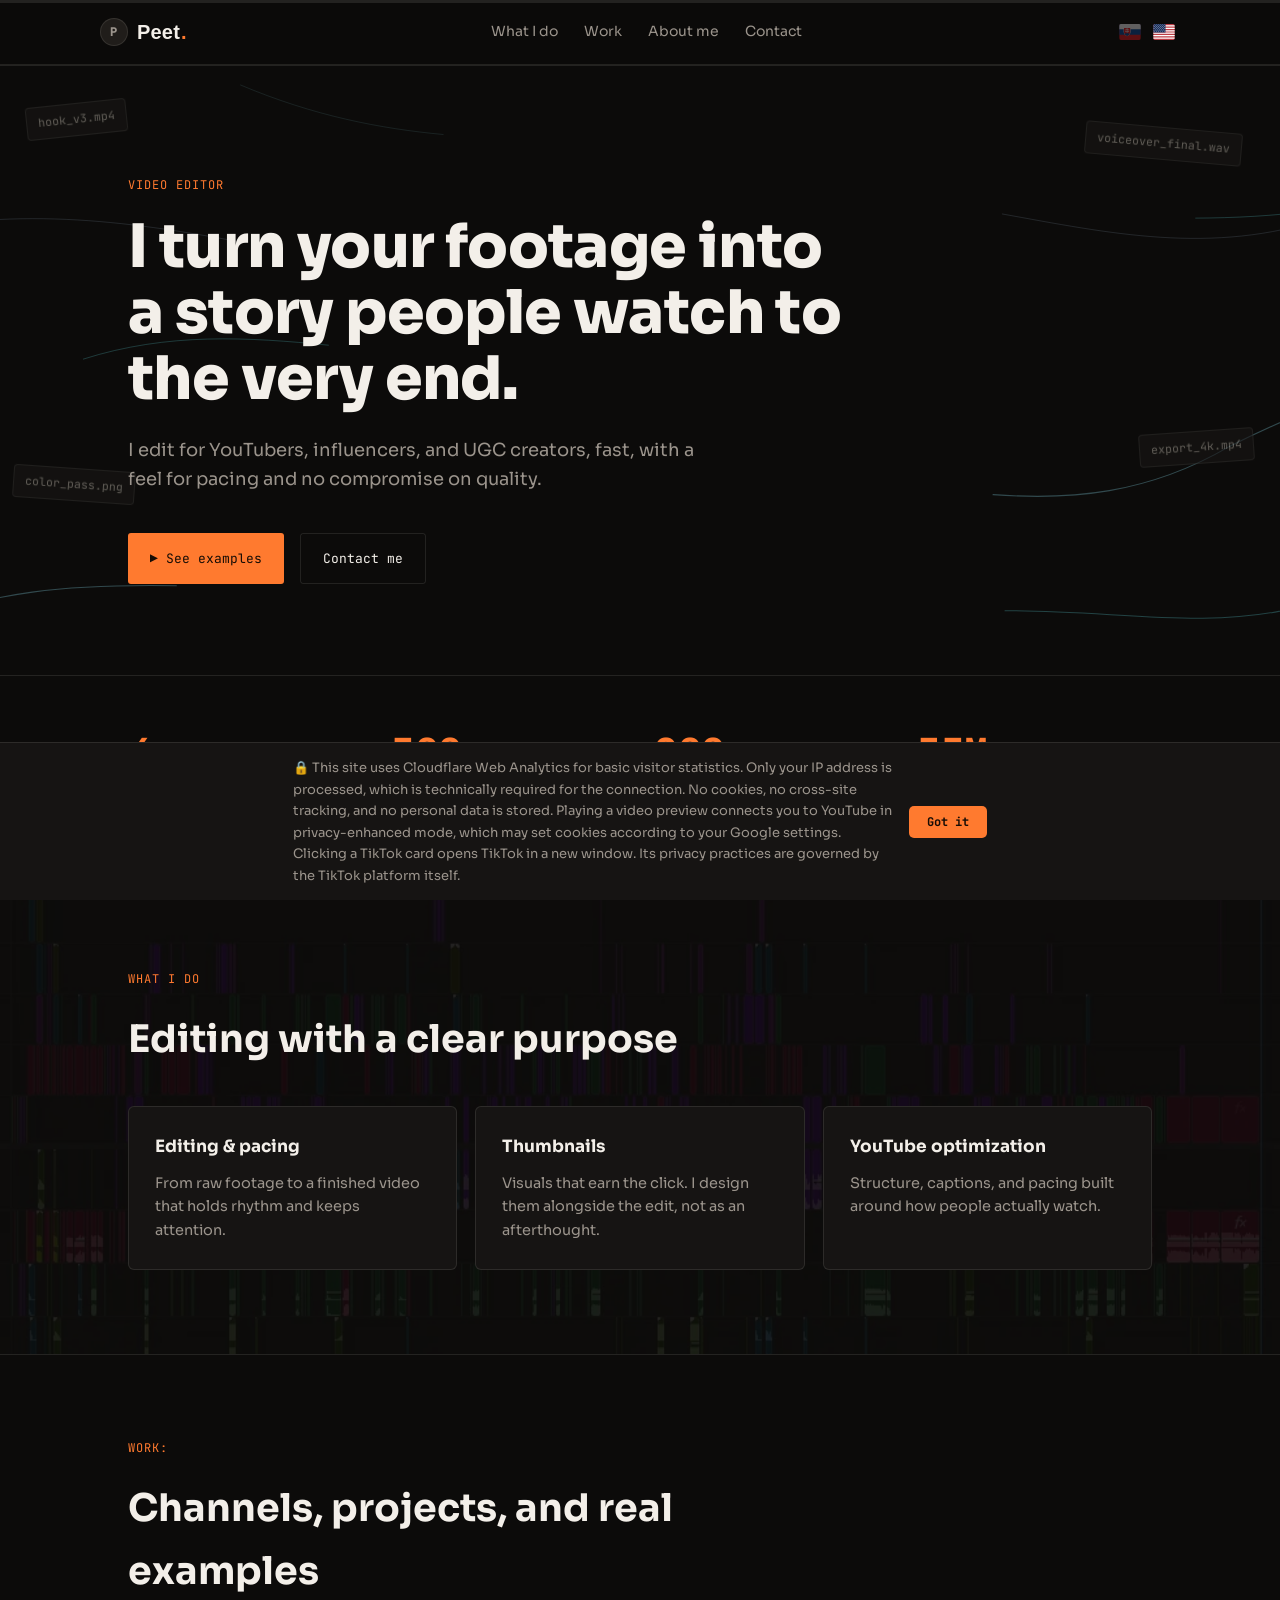
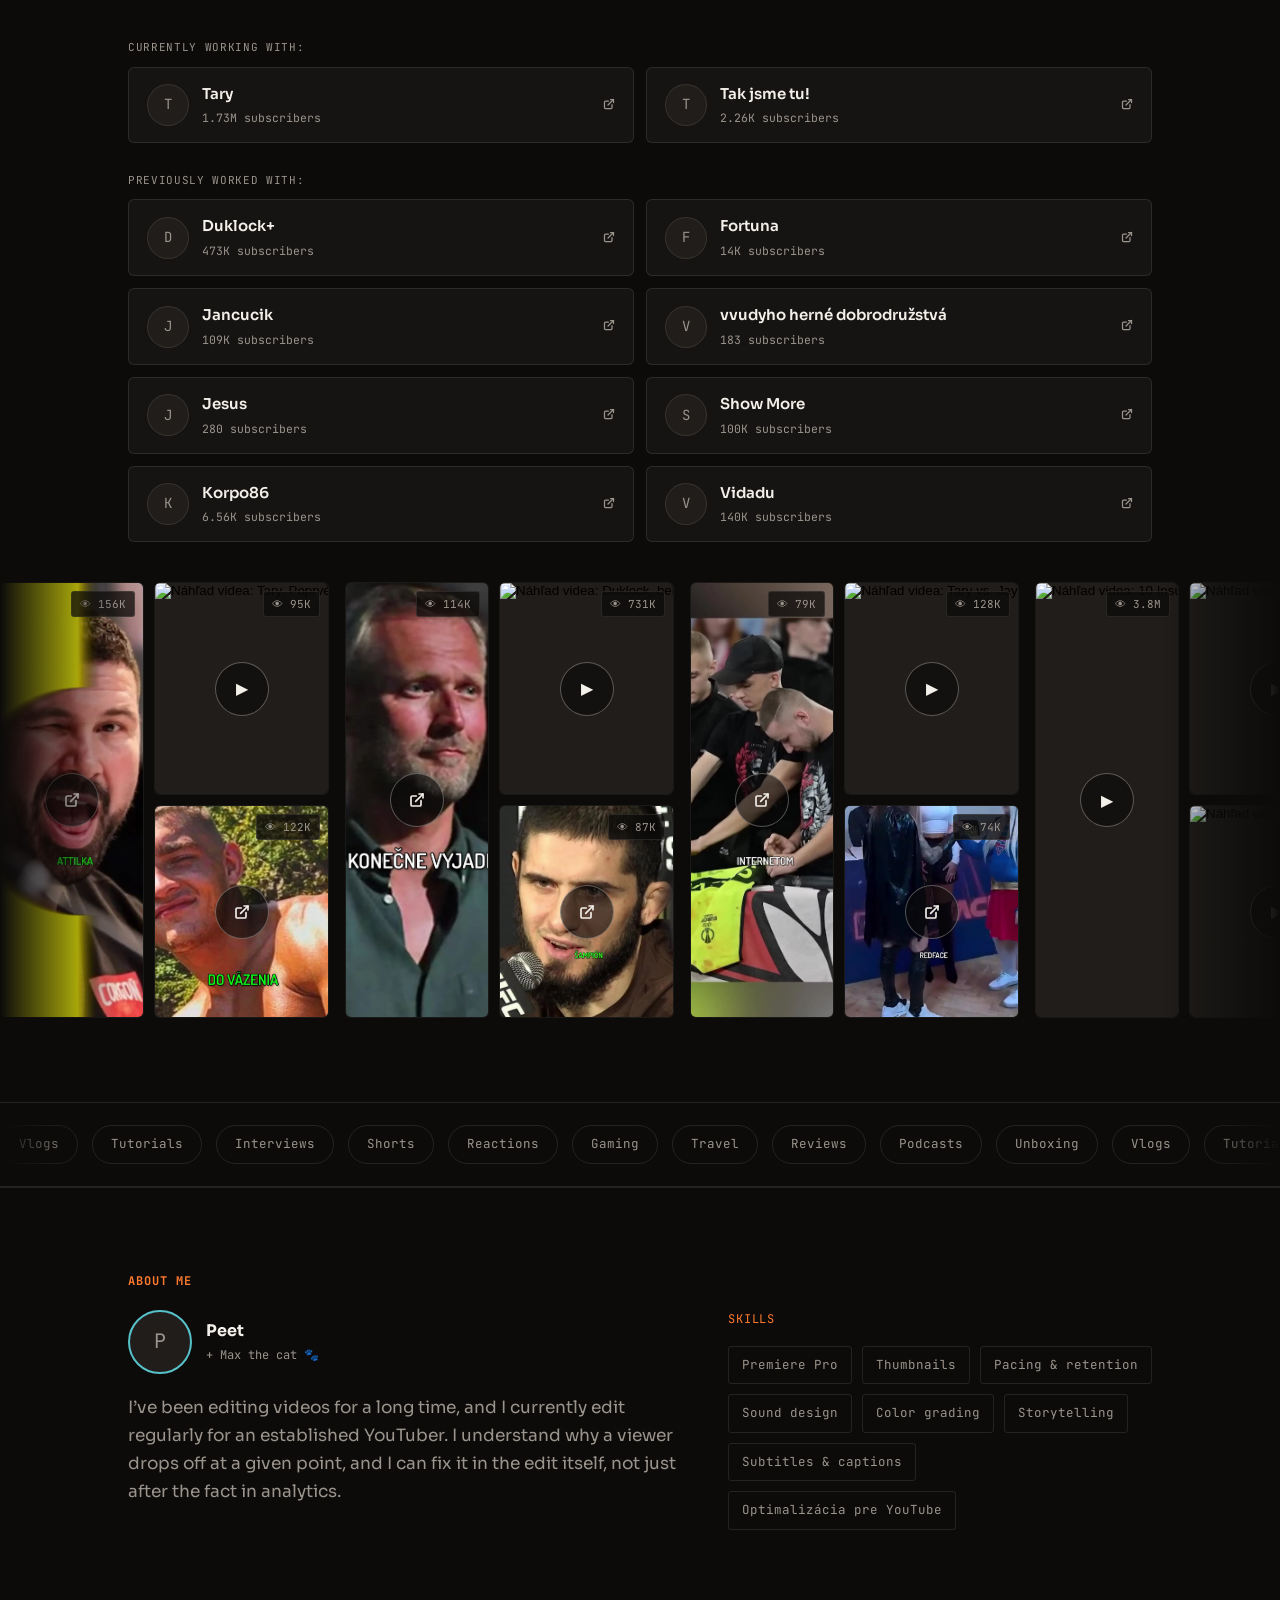
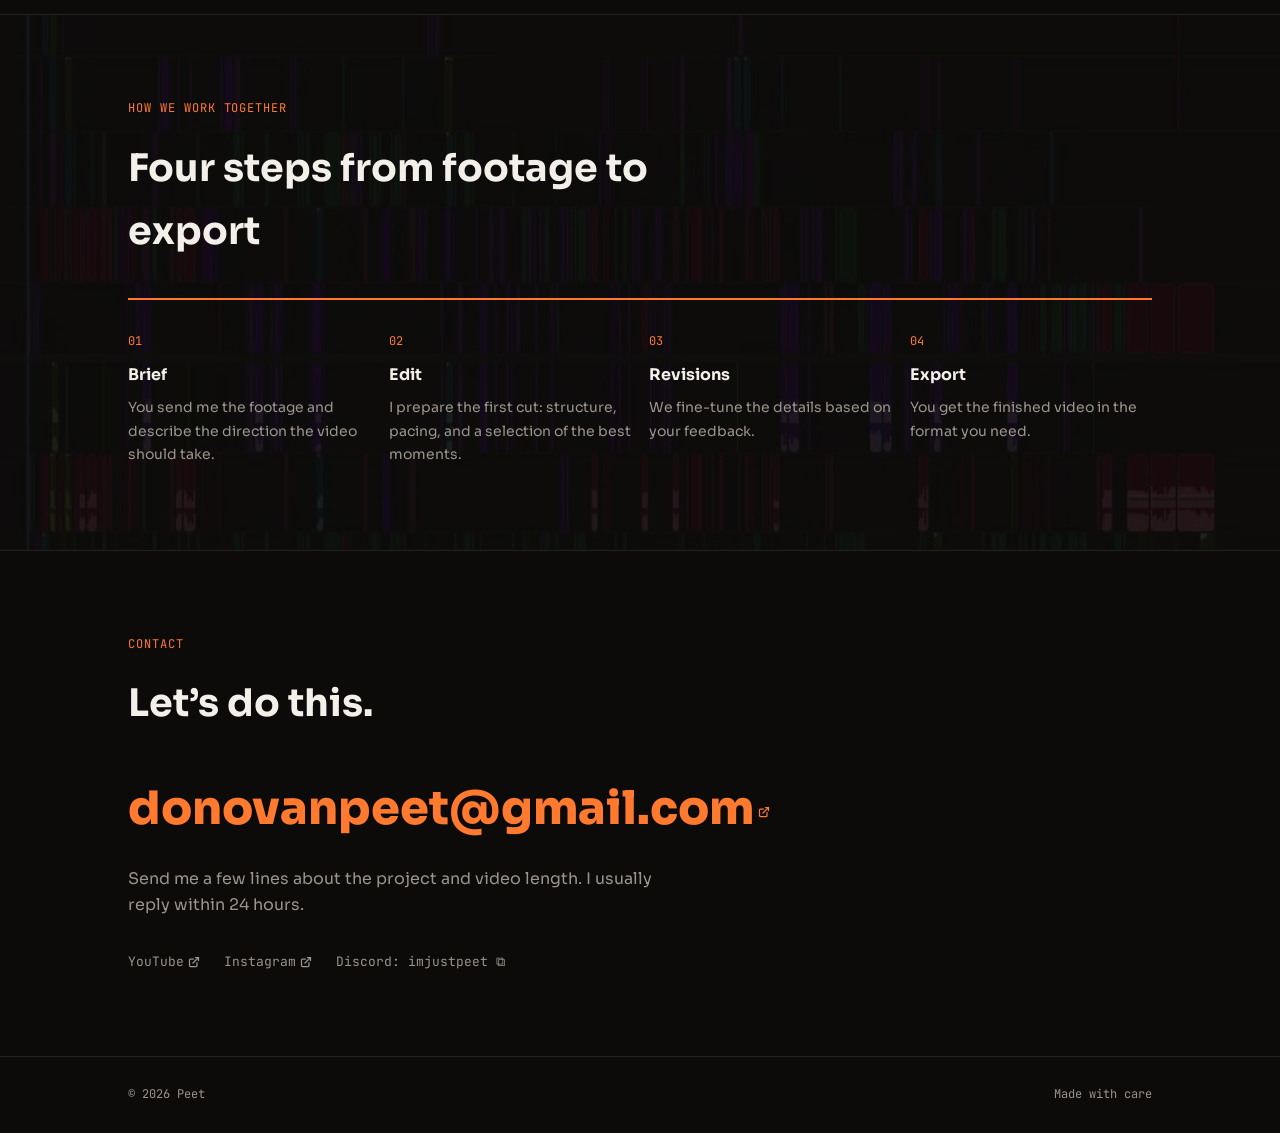
==== commit dcbab2b4: "Remove online/offline status indicator from nav" ====
--- a/index.html
+++ b/index.html
@@ -491,7 +491,6 @@
       <a href="#work" data-nav data-i18n="nav_work">Pracoval som na</a>
       <a href="#about" data-nav data-i18n="nav_about">O mne</a>
       <a href="#contact" data-nav data-i18n="nav_contact">Kontakt</a>
-      <span class="status"><span class="dot" id="statusDot"></span> <span id="statusText">K dispozícii</span></span>
     </nav>
     <div class="lang-switch" id="langSwitch">
       <button type="button" data-lang="sk" aria-label="Slovenčina">
@@ -978,7 +977,7 @@
 </footer>
 
 <div class="privacy-notice" id="privacyNotice">
-  <p data-i18n="privacy_text">🔒 Táto stránka používa Cloudflare Web Analytics na základnú štatistiku návštevnosti. Spracúva sa len IP adresa (technicky nutné pri pripojení) — žiadne cookies, žiadne sledovanie medzi stránkami, žiadne osobné údaje sa neukladajú. Pri prehratí videa v&nbsp;náhľade sa pripojíš na YouTube (cez privacy-enhanced režim), čo môže nastaviť cookies podľa nastavení Google. Kliknutím na TikTok kartu sa otvorí TikTok v novom okne — ich podmienky ochrany súkromia sa riadia platformou TikTok.</p>
+  <p data-i18n="privacy_text">🔒 Táto stránka používa Cloudflare Web Analytics na základnú štatistiku návštevnosti. Spracúva sa len IP adresa, čo je technicky nutné pri pripojení. Žiadne cookies, žiadne sledovanie medzi stránkami, žiadne osobné údaje sa neukladajú. Pri prehratí videa v&nbsp;náhľade sa pripojíš na YouTube (cez privacy-enhanced režim), čo môže nastaviť cookies podľa nastavení Google. Kliknutím na TikTok kartu sa otvorí TikTok v novom okne. Ich podmienky ochrany súkromia sa riadia platformou TikTok.</p>
   <button id="privacyNoticeClose" data-i18n="privacy_btn">Rozumiem</button>
 </div>
 
@@ -1121,22 +1120,6 @@
     revealEls.forEach(function(el){ el.classList.add('is-visible'); });
   }
 
-  // ---------- Dynamic online status ----------
-  (function(){
-    var dot = document.getElementById('statusDot');
-    var txt = document.getElementById('statusText');
-    if (!dot || !txt) return;
-    var hour = parseInt(new Intl.DateTimeFormat('sk', {
-      timeZone: 'Europe/Bratislava', hour: 'numeric', hour12: false
-    }).format(new Date()), 10);
-    var day = new Intl.DateTimeFormat('en-US', { timeZone: 'Europe/Bratislava', weekday: 'short' }).format(new Date());
-    var isWeekend = (day === 'Sat' || day === 'Sun');
-    if (!isWeekend && hour >= 9 && hour < 15) {
-      dot.classList.add('online'); txt.textContent = 'Online';
-    } else {
-      dot.classList.add('offline'); txt.textContent = 'Offline';
-    }
-  })();
 
   // ---------- Marquee dynamic duplication ----------
   (function(){
--- a/shared.css
+++ b/shared.css
@@ -1,5 +1,13 @@
 /* Shared styles for all pages */
 html, body { overflow-x: hidden; }
+html{
+  scrollbar-width: thin;
+  scrollbar-color: #ff7a2f transparent;
+}
+html::-webkit-scrollbar{ width: 6px; }
+html::-webkit-scrollbar-track{ background: transparent; }
+html::-webkit-scrollbar-thumb{ background: #ff7a2f; border-radius: 3px; }
+html::-webkit-scrollbar-thumb:hover{ background: #ffb84d; }
 @import url('https://fonts.googleapis.com/css2?family=Sora:wght@400;600;700;800&family=JetBrains+Mono:wght@400&display=swap');
 
 :root{
@@ -69,11 +77,7 @@
 }
 .logo-avatar-wrap.is-fallback .logo-avatar{ display:none; }
 .logo-avatar-wrap.is-fallback .logo-avatar-fallback{ display:flex; }
-.status{ display:flex; align-items:center; gap:8px; font-family:'JetBrains Mono', monospace; font-size:12px; color:var(--text-dim); }
-.dot{ width:7px; height:7px; border-radius:50%; background:var(--accent-2); box-shadow:0 0 0 3px var(--accent-2-soft); }
-.dot.online{ background:#4ade80; box-shadow:0 0 0 3px rgba(74,222,128,0.2); }
-.dot.offline{ background:#f87171; box-shadow:0 0 0 3px rgba(248,113,113,0.2); }
-@media (max-width:640px){ .nav-links a:not(.status){ display:none; } }
+@media (max-width:640px){ .nav-links a{ display:none; } }
 
 .hamburger{
   display:none; flex-direction:column; justify-content:center; gap:5px;
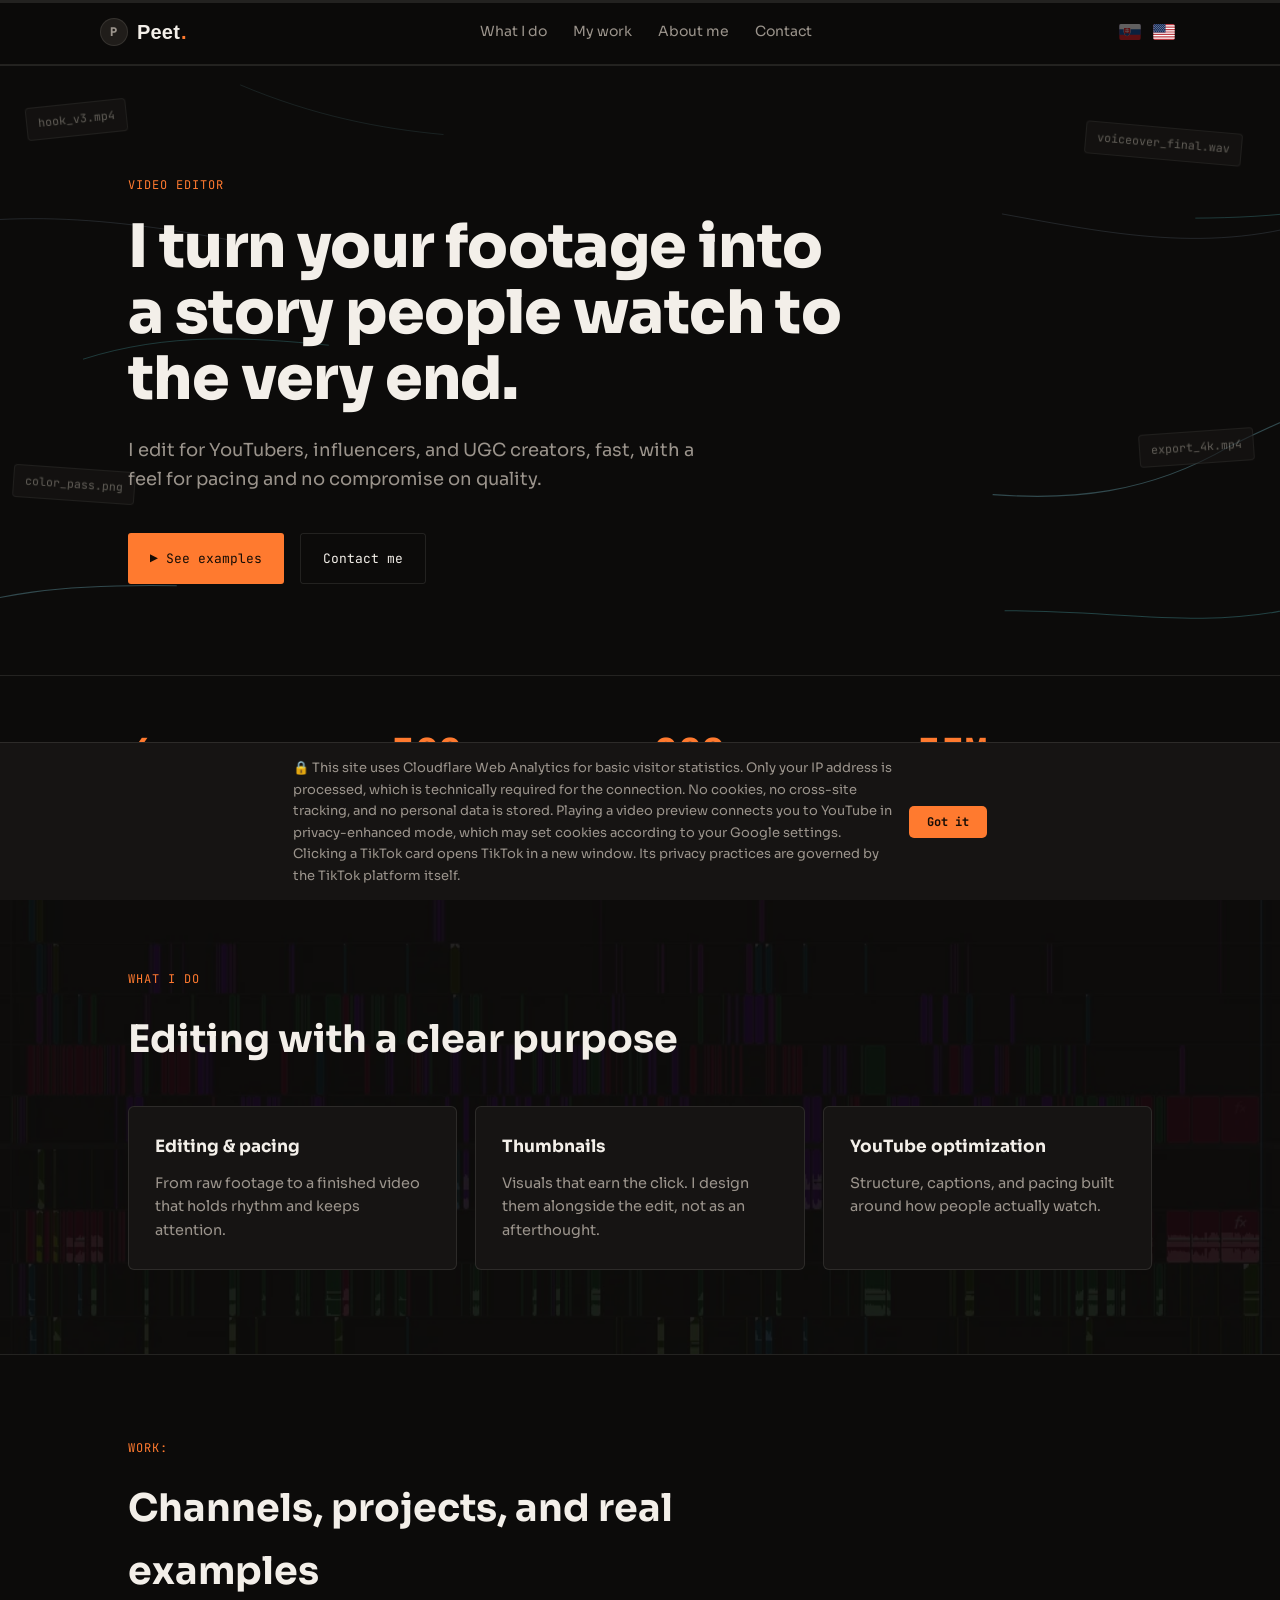
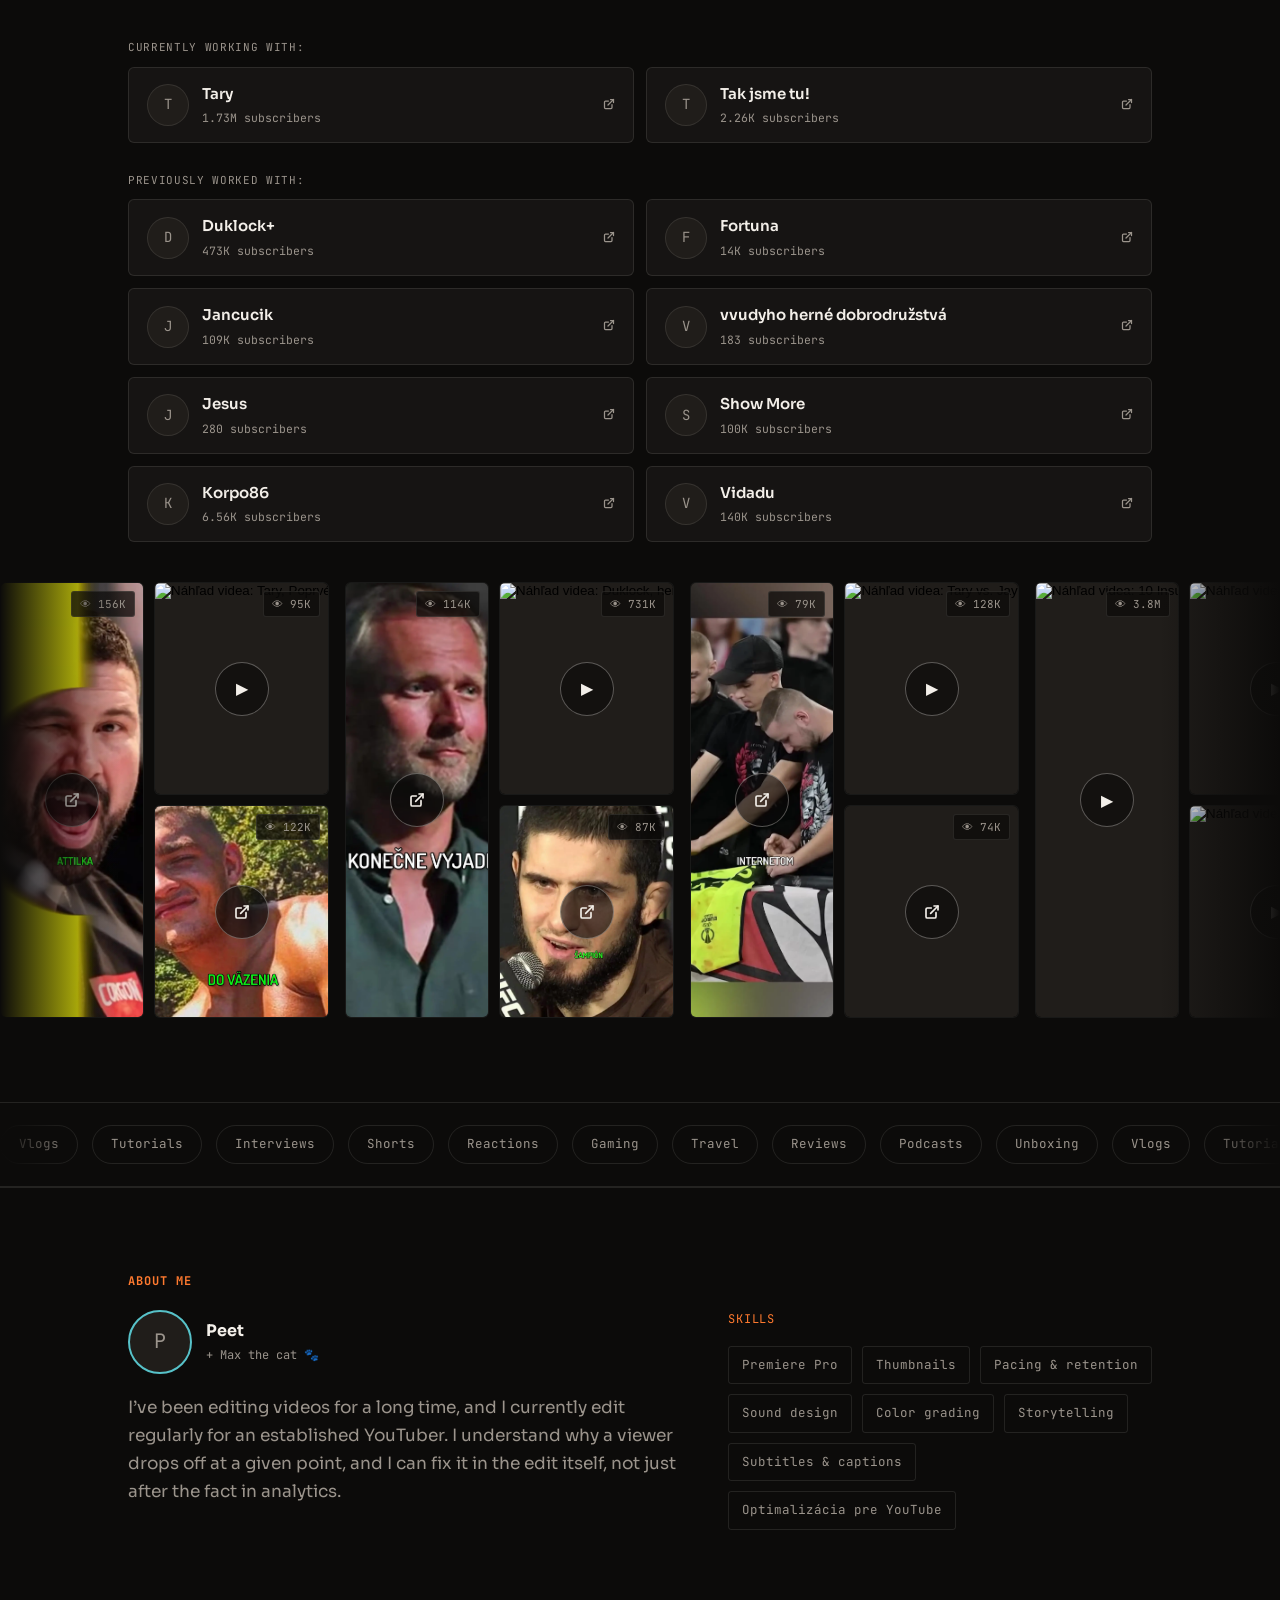
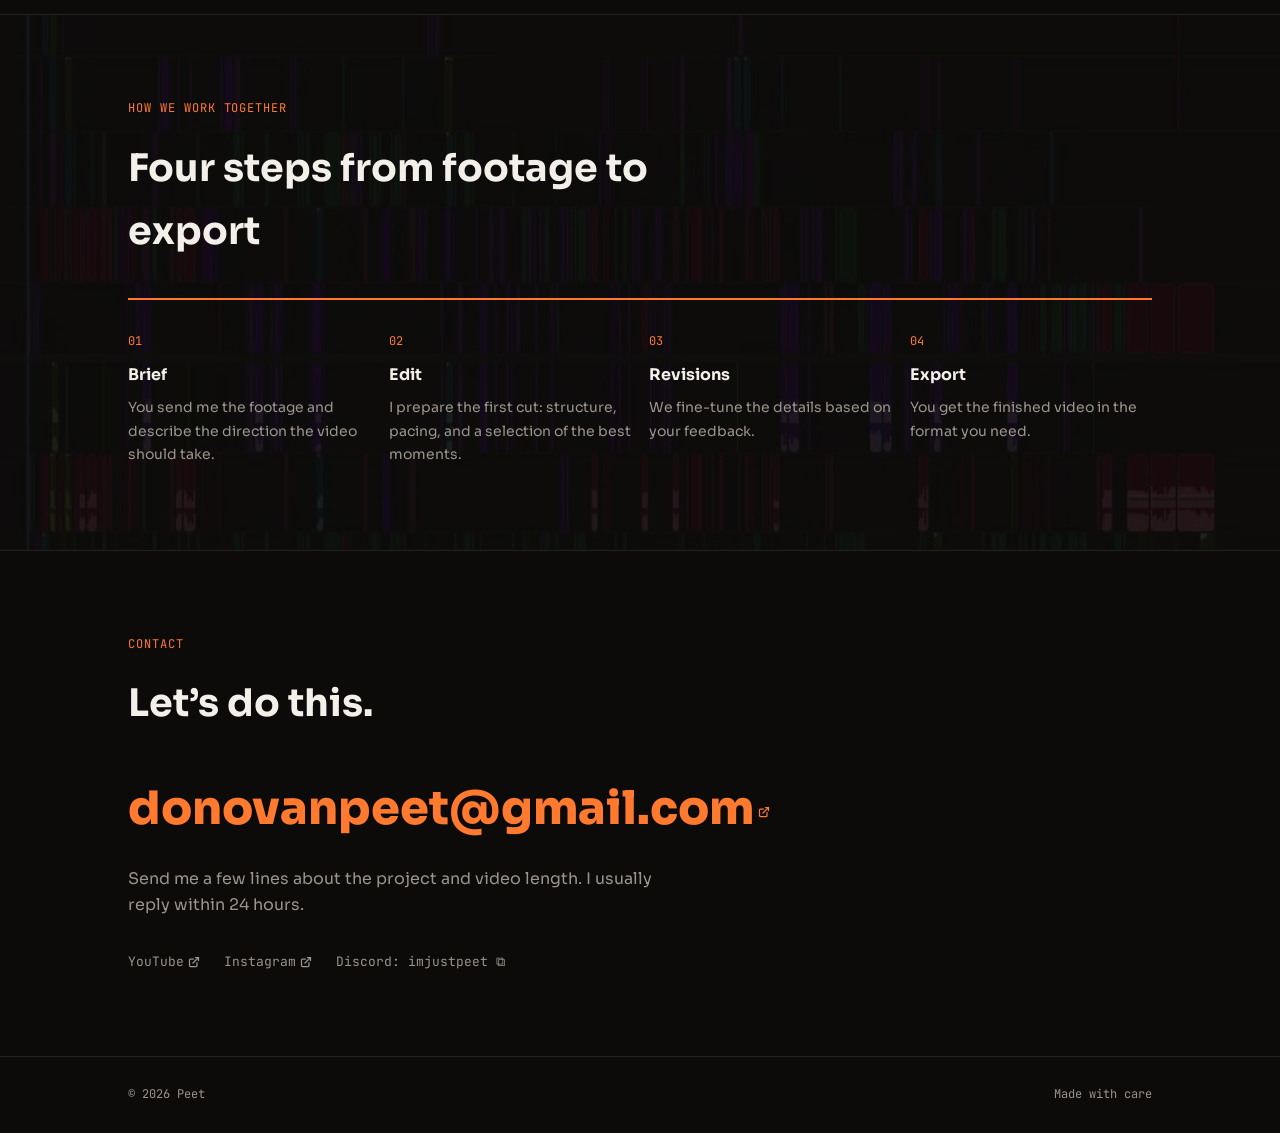
==== commit 2840ed48: "Change EN nav label from 'Work' to 'My work'" ====
--- a/index.html
+++ b/index.html
@@ -1412,7 +1412,7 @@
   (function(){
     var EN_DICT = {
       nav_services: 'What I do',
-      nav_work: 'Work',
+      nav_work: 'My work',
       nav_about: 'About me',
       nav_contact: 'Contact',
 
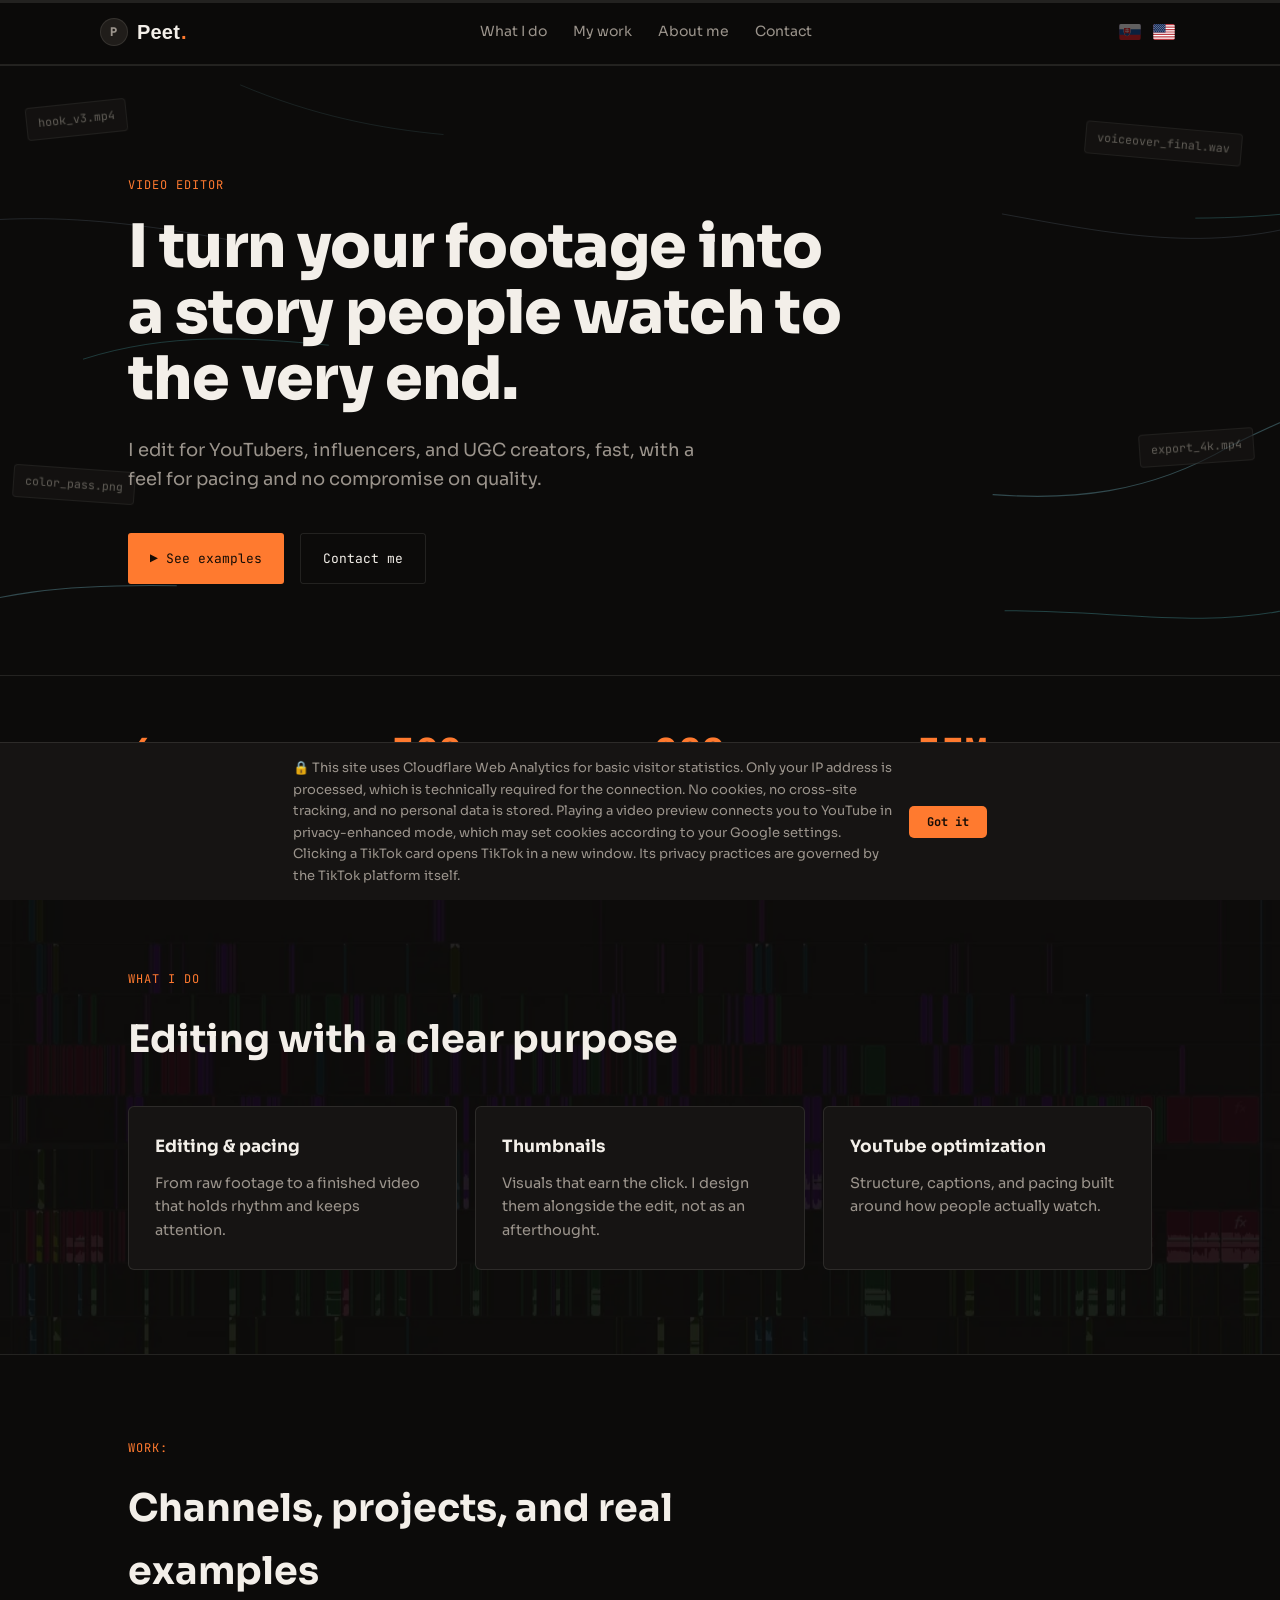
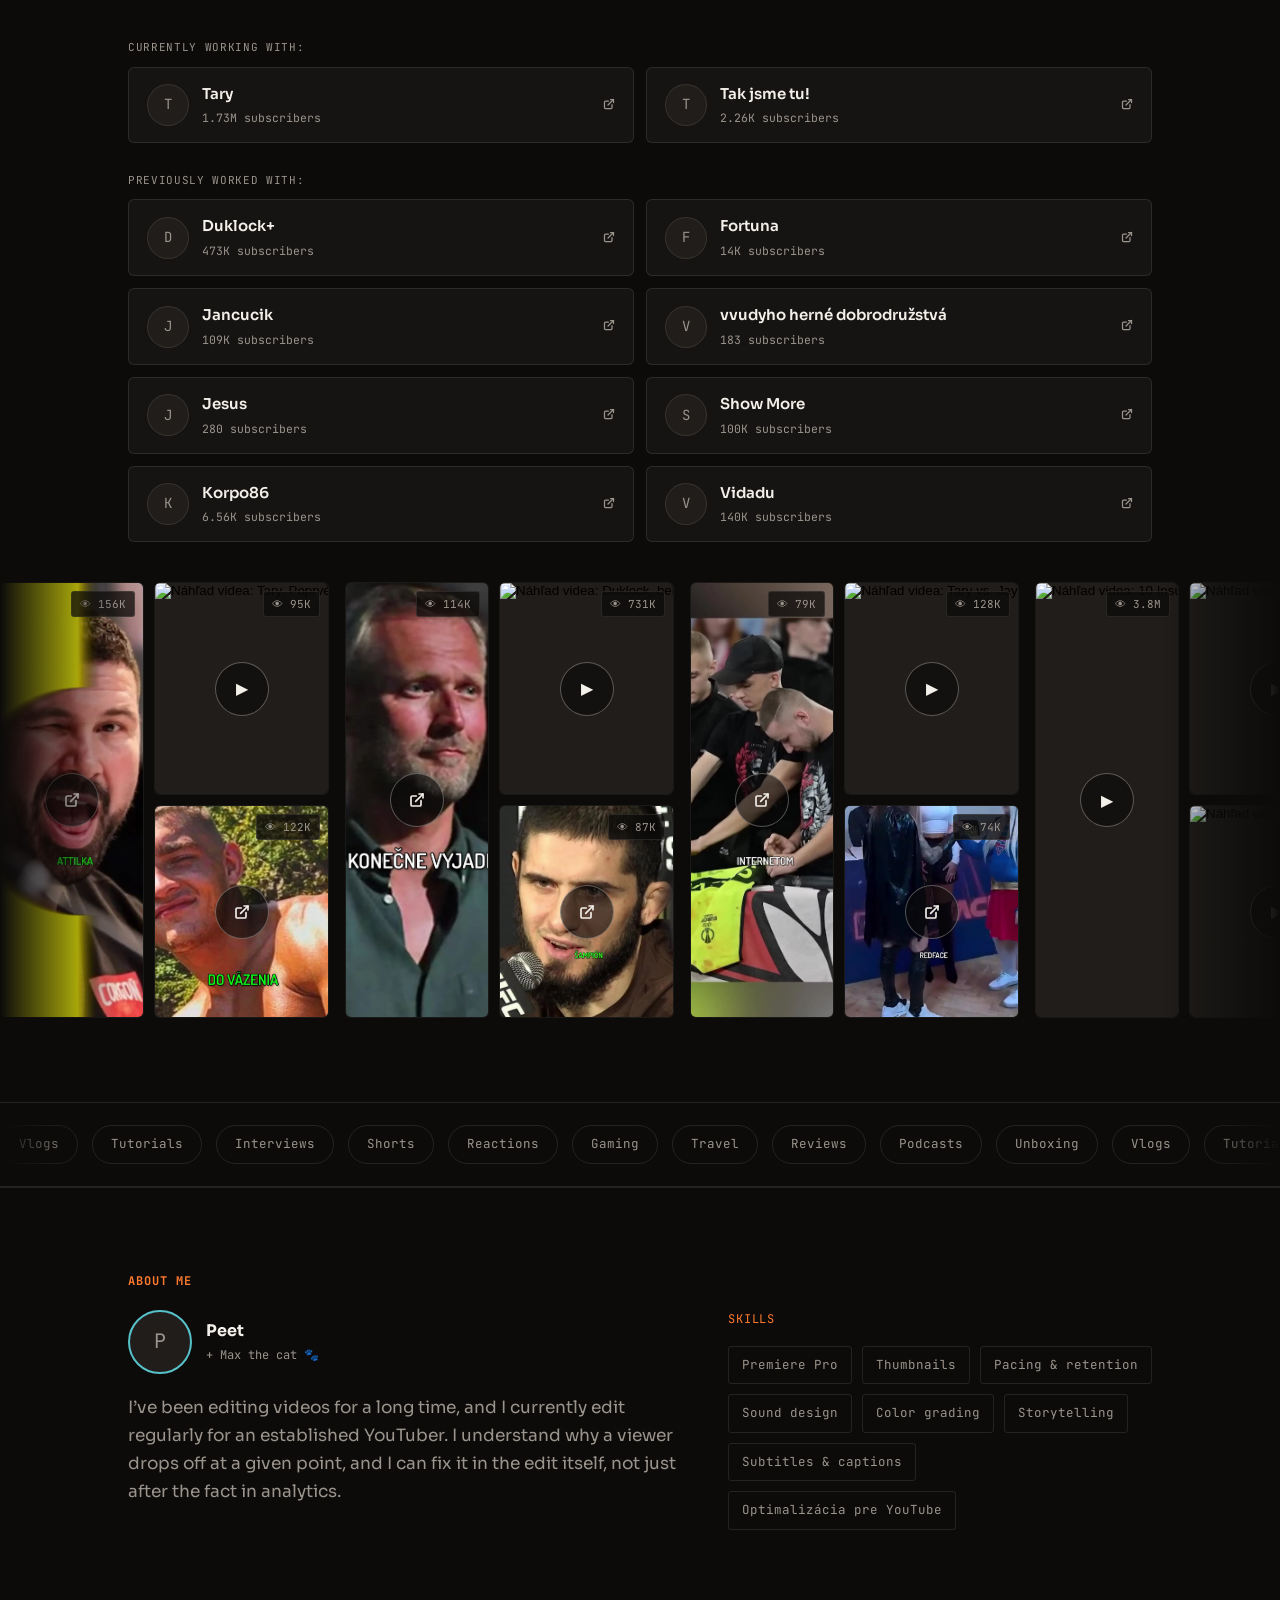
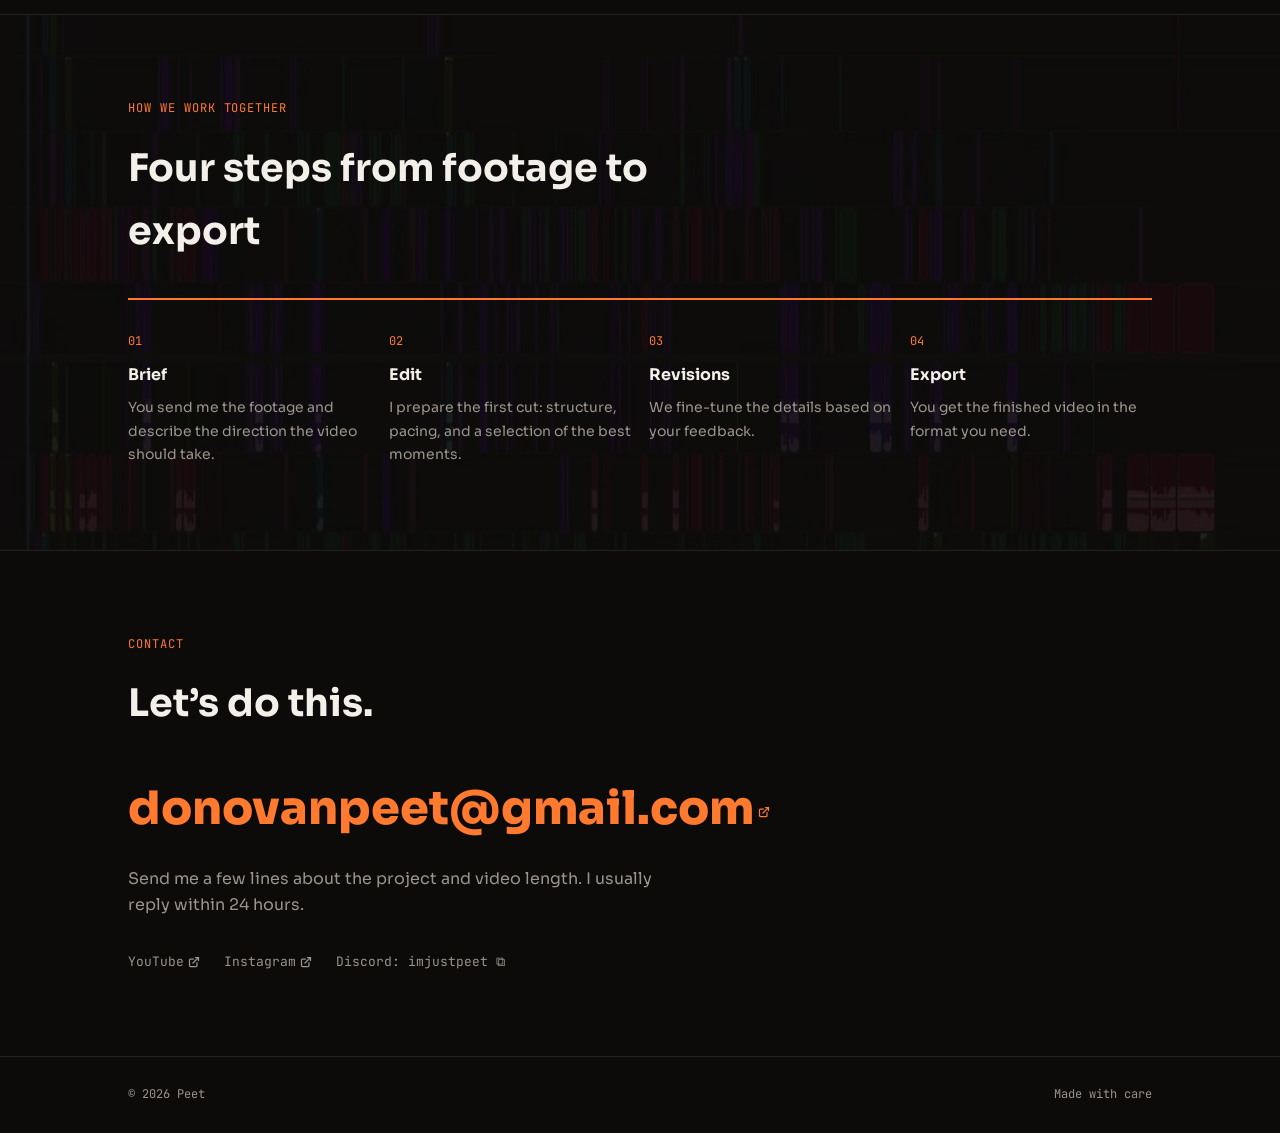
==== commit 1116f3ac: "Add CSS scroll-driven animations layer over .reveal system Progressive enhancement via @supports(ani" ====
--- a/index.html
+++ b/index.html
@@ -187,6 +187,28 @@
   .work-group + .work-group{ margin-top:28px; }
   .reveal{ opacity:0; transform:translateY(16px); transition:opacity .6s ease, transform .6s ease; }
   .reveal.is-visible{ opacity:1; transform:none; }
+
+  @supports (animation-timeline: scroll()) {
+    @media (prefers-reduced-motion: no-preference) {
+      .reveal {
+        opacity: 0;
+        transform: translateY(16px);
+        animation: revealFadeUp linear both;
+        animation-timeline: view();
+        animation-range: entry 0% entry 25%;
+      }
+      .reveal.is-visible {
+        animation: none;
+        opacity: 1;
+        transform: none;
+      }
+    }
+  }
+
+  @keyframes revealFadeUp {
+    from { opacity: 0; transform: translateY(16px); }
+    to   { opacity: 1; transform: translateY(0); }
+  }
 
   /* services */
   .card-grid{ display:grid; grid-template-columns:repeat(3, 1fr); gap:18px; }
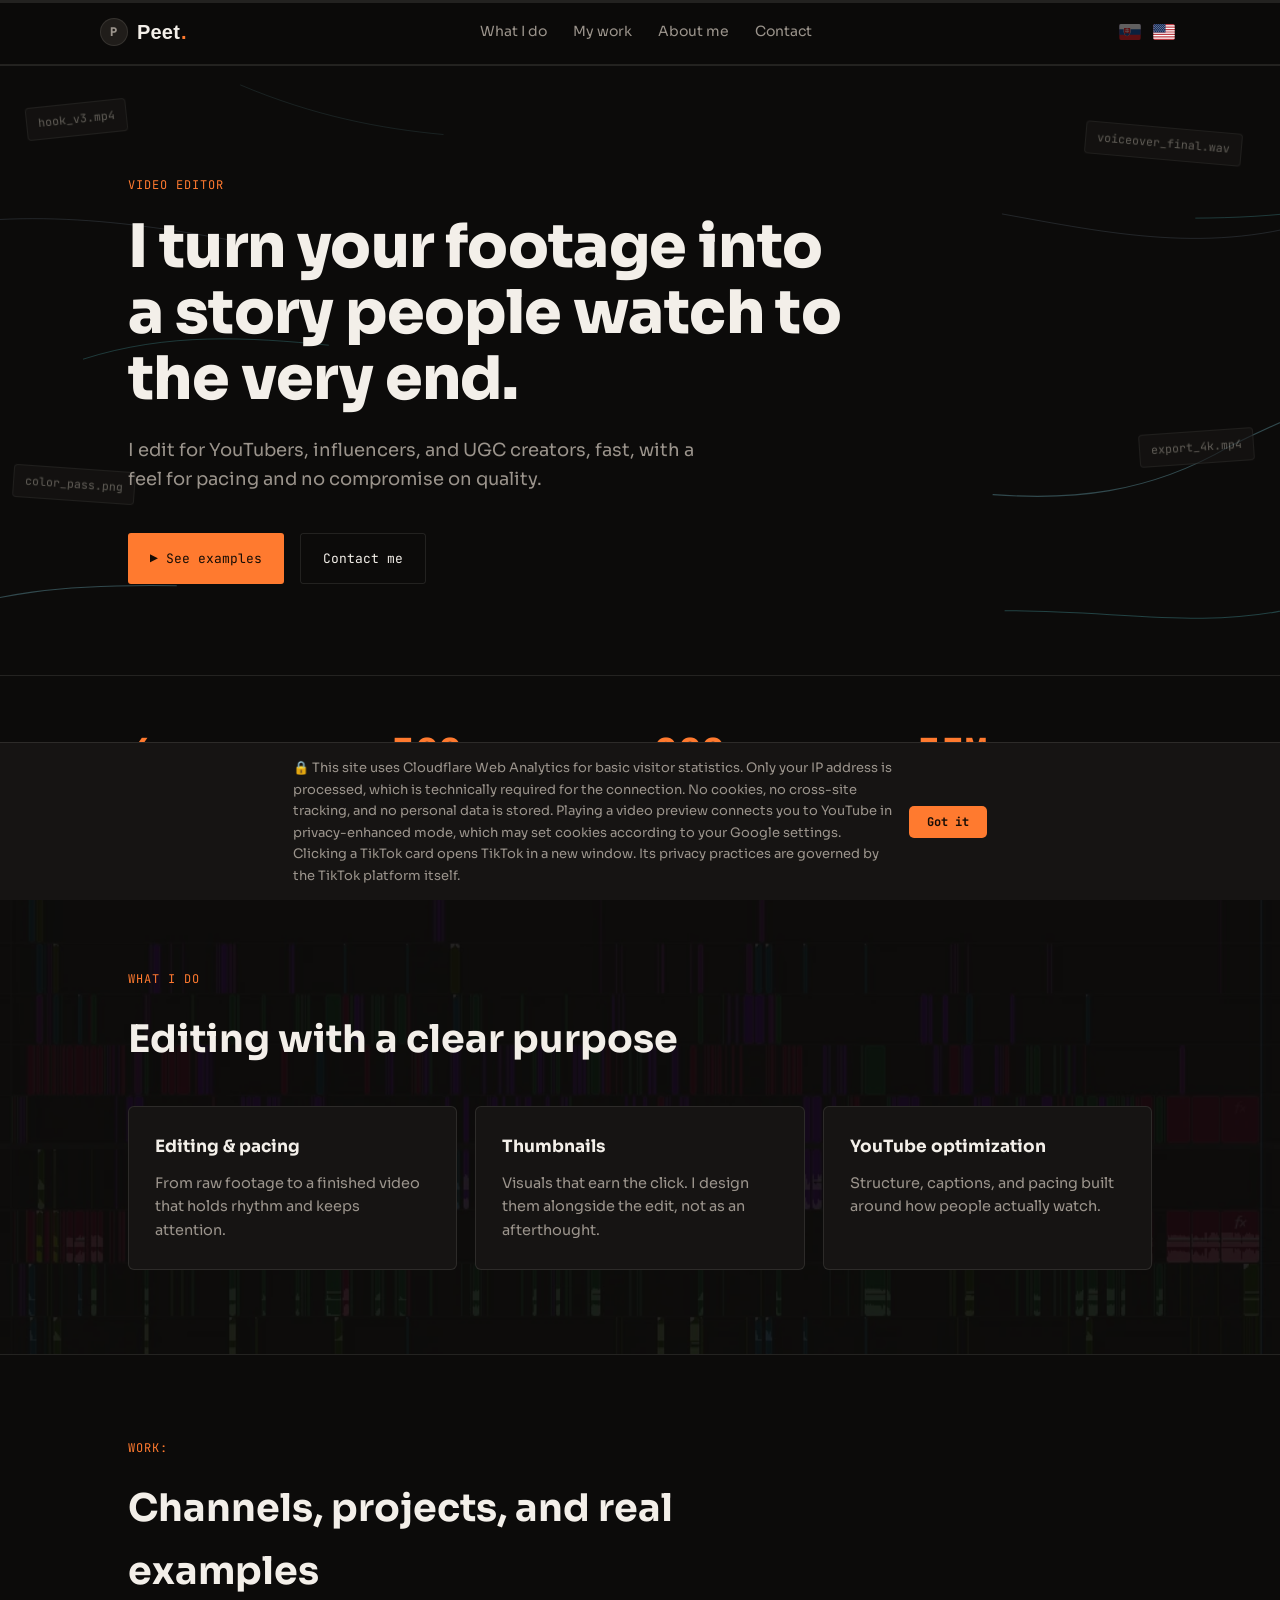
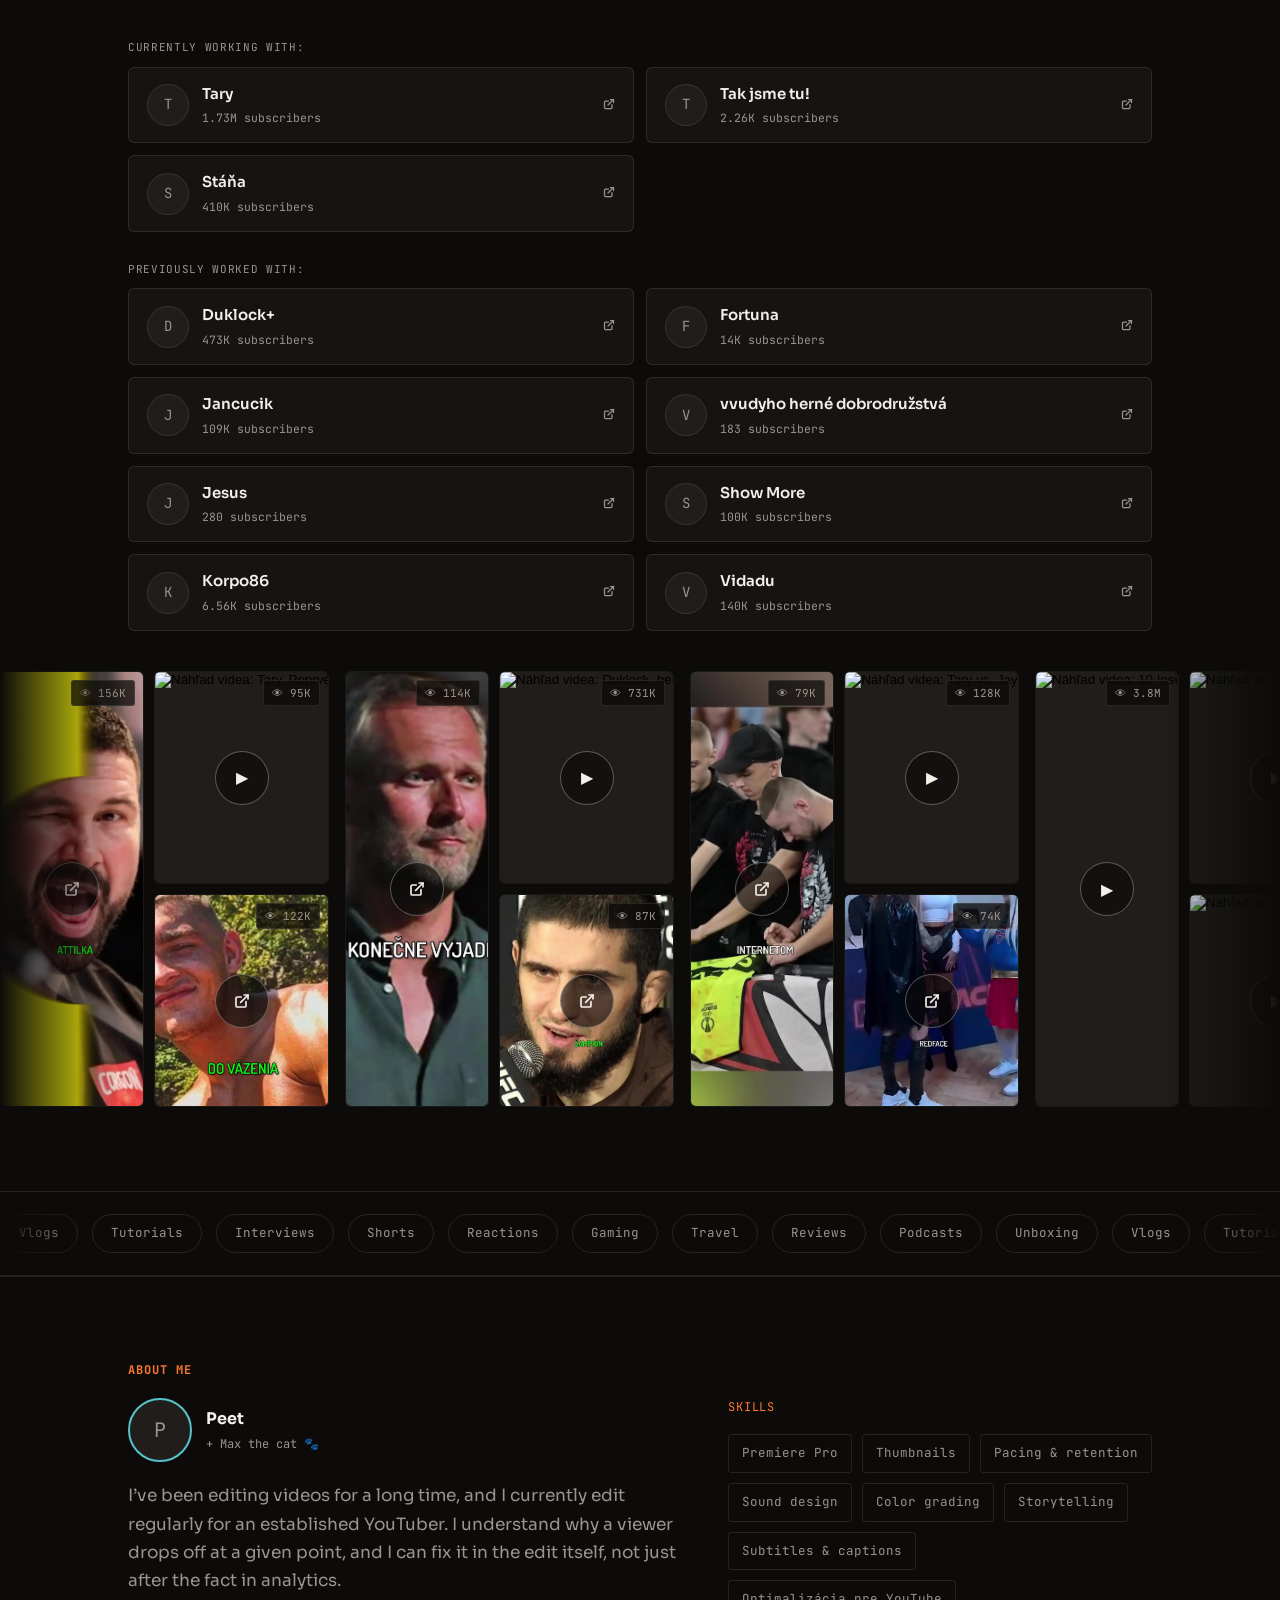
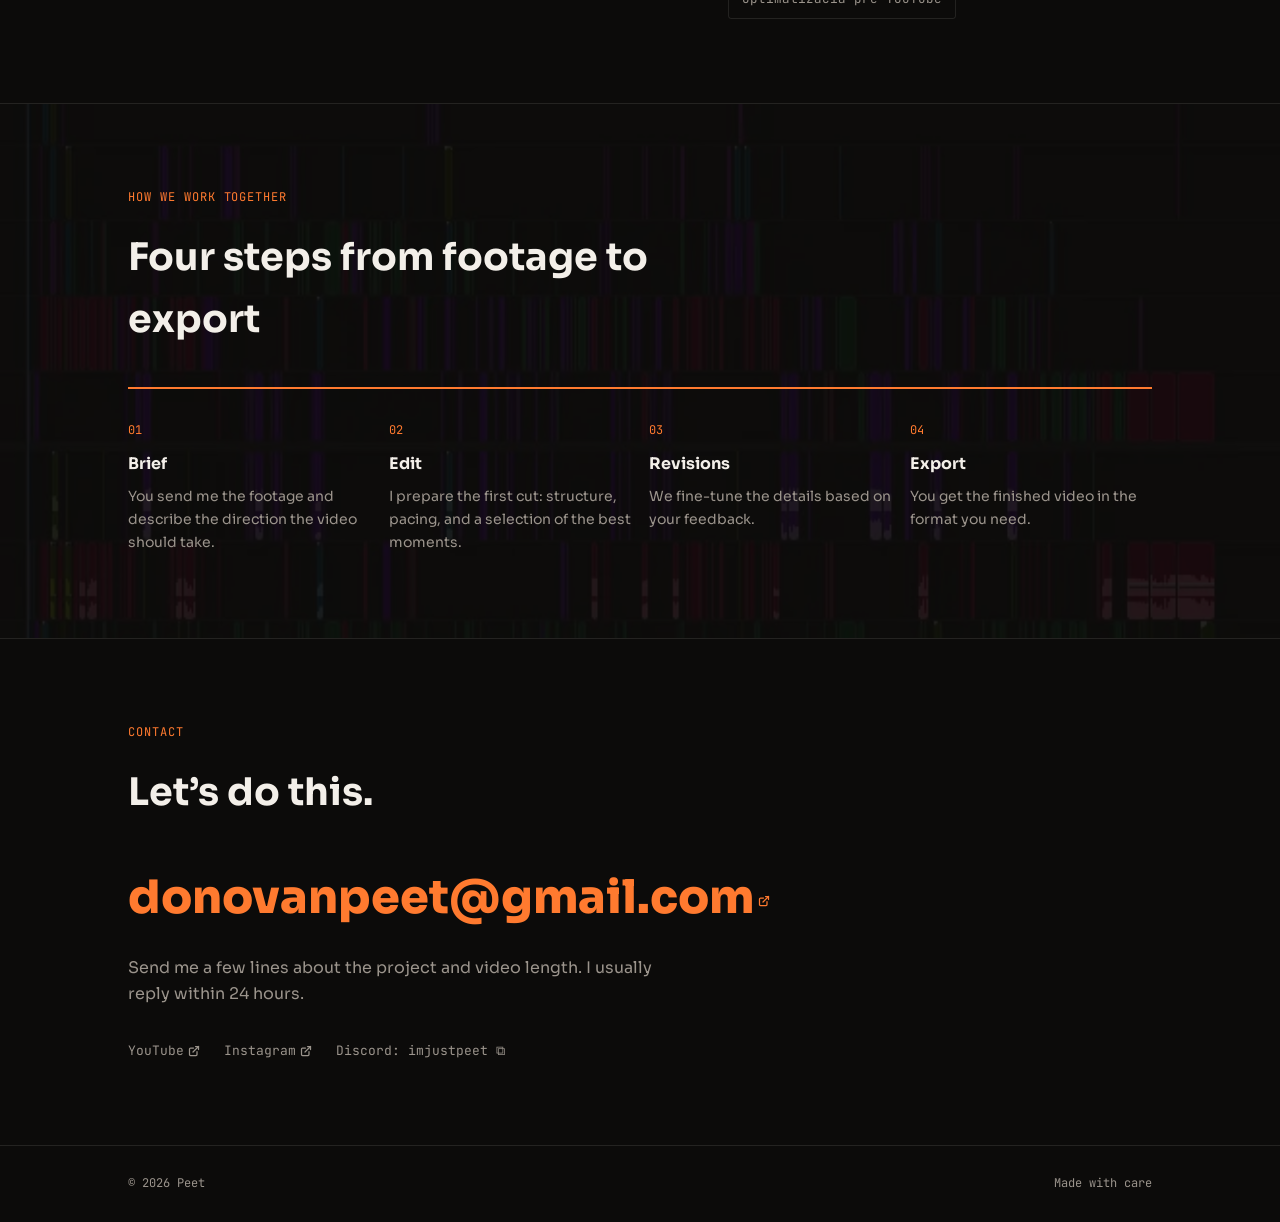
==== commit a686dddf: "Add Stáňa to current collaborations in work section Co-Authored-By: Claude Sonnet 5 <noreply@anthrop" ====
--- a/index.html
+++ b/index.html
@@ -610,11 +610,11 @@
         </div>
         <div class="card reveal">
           <h3 data-i18n="card2_h3">Thumbnaily</h3>
-          <p data-i18n="card2_p">Vizuál, ktorý dostane klik. Navrhujem ich spolu so strihom, nie ako dodatok.</p>
+          <p data-i18n="card2_p">Vizuál, ktorý dostane klik. Pripravené tak, aby to sedelo s&nbsp;obsahom videa.</p>
         </div>
         <div class="card reveal">
           <h3 data-i18n="card3_h3">Optimalizácia pre YouTube</h3>
-          <p data-i18n="card3_p">Štruktúra, titulky a&nbsp;pacing prispôsobené tomu, ako ľudia skutočne pozerajú.</p>
+          <p data-i18n="card3_p">Štruktúra, titulky a&nbsp;pacing prispôsobené tomu, aby každé video pôsobilo na človeka ako malý film.</p>
         </div>
       </div>
     </div>
@@ -646,6 +646,17 @@
                 <span class="work-avatar-fallback">T</span>
               </span>
               <span class="work-text"><span class="name">Tak jsme tu!</span><span class="subs mono">2,26 tis. odberateľov</span></span>
+            </span>
+            <span class="arrow"><svg class="ext-icon" width="12" height="12" viewBox="0 0 24 24" fill="none" stroke="currentColor" stroke-width="2.5" stroke-linecap="round" stroke-linejoin="round" aria-hidden="true"><path d="M18 13v6a2 2 0 0 1-2 2H5a2 2 0 0 1-2-2V8a2 2 0 0 1 2-2h6"/><path d="M15 3h6v6"/><path d="M10 14L21 3"/></svg></span>
+          </a>
+          <!-- Stáňa -->
+          <a class="work-card" target="_blank" rel="noopener" href="https://www.youtube.com/@stana29">
+            <span class="work-info">
+              <span class="work-avatar-wrap">
+                <img class="work-avatar" width="42" height="42" decoding="async" src="https://yt3.googleusercontent.com/do4tEA1UiDhVhlHgHNJdX4keB-hbHWWGZsOZi2z4C1pjo-RW4cvyaAa5N8fq6GNjpcyZYEpj=s160-c-k-c0x000c0b0a-no-rj" alt="" loading="lazy" referrerpolicy="no-referrer" onerror="this.parentElement.classList.add('is-fallback')">
+                <span class="work-avatar-fallback">S</span>
+              </span>
+              <span class="work-text"><span class="name">Stáňa</span><span class="subs mono">410 tis. odberateľov</span></span>
             </span>
             <span class="arrow"><svg class="ext-icon" width="12" height="12" viewBox="0 0 24 24" fill="none" stroke="currentColor" stroke-width="2.5" stroke-linecap="round" stroke-linejoin="round" aria-hidden="true"><path d="M18 13v6a2 2 0 0 1-2 2H5a2 2 0 0 1-2-2V8a2 2 0 0 1 2-2h6"/><path d="M15 3h6v6"/><path d="M10 14L21 3"/></svg></span>
           </a>
@@ -967,7 +978,7 @@
       <h2 class="reveal" data-i18n="process_h2">Štyri kroky od záberov k&nbsp;exportu</h2>
       <div class="steps">
         <div class="steps-line reveal"></div>
-        <div class="step reveal"><span class="num mono">01</span><h3>Brief</h3><p data-i18n="step1_p">Pošleš mi zábery a&nbsp;popíšeš, akým smerom sa má video uberať.</p></div>
+        <div class="step reveal"><span class="num mono">01</span><h3>Brief</h3><p data-i18n="step1_p">Pošleš mi zábery a&nbsp;popíšeš, aký vibe video má mať.</p></div>
         <div class="step reveal"><span class="num mono">02</span><h3 data-i18n="step2_h3">Strih</h3><p data-i18n="step2_p">Pripravím prvý strih: štruktúra, tempo, výber najlepších momentov.</p></div>
         <div class="step reveal"><span class="num mono">03</span><h3 data-i18n="step3_h3">Revízie</h3><p data-i18n="step3_p">Doladíme detaily podľa tvojej spätnej väzby.</p></div>
         <div class="step reveal"><span class="num mono">04</span><h3>Export</h3><p data-i18n="step4_p">Dostaneš hotové video vo formáte, ktorý potrebuješ.</p></div>
--- a/shared.css
+++ b/shared.css
@@ -1,5 +1,5 @@
 /* Shared styles for all pages */
-html, body { overflow-x: hidden; }
+html { overflow-x: hidden; }
 html{
   scrollbar-width: thin;
   scrollbar-color: #ff7a2f transparent;
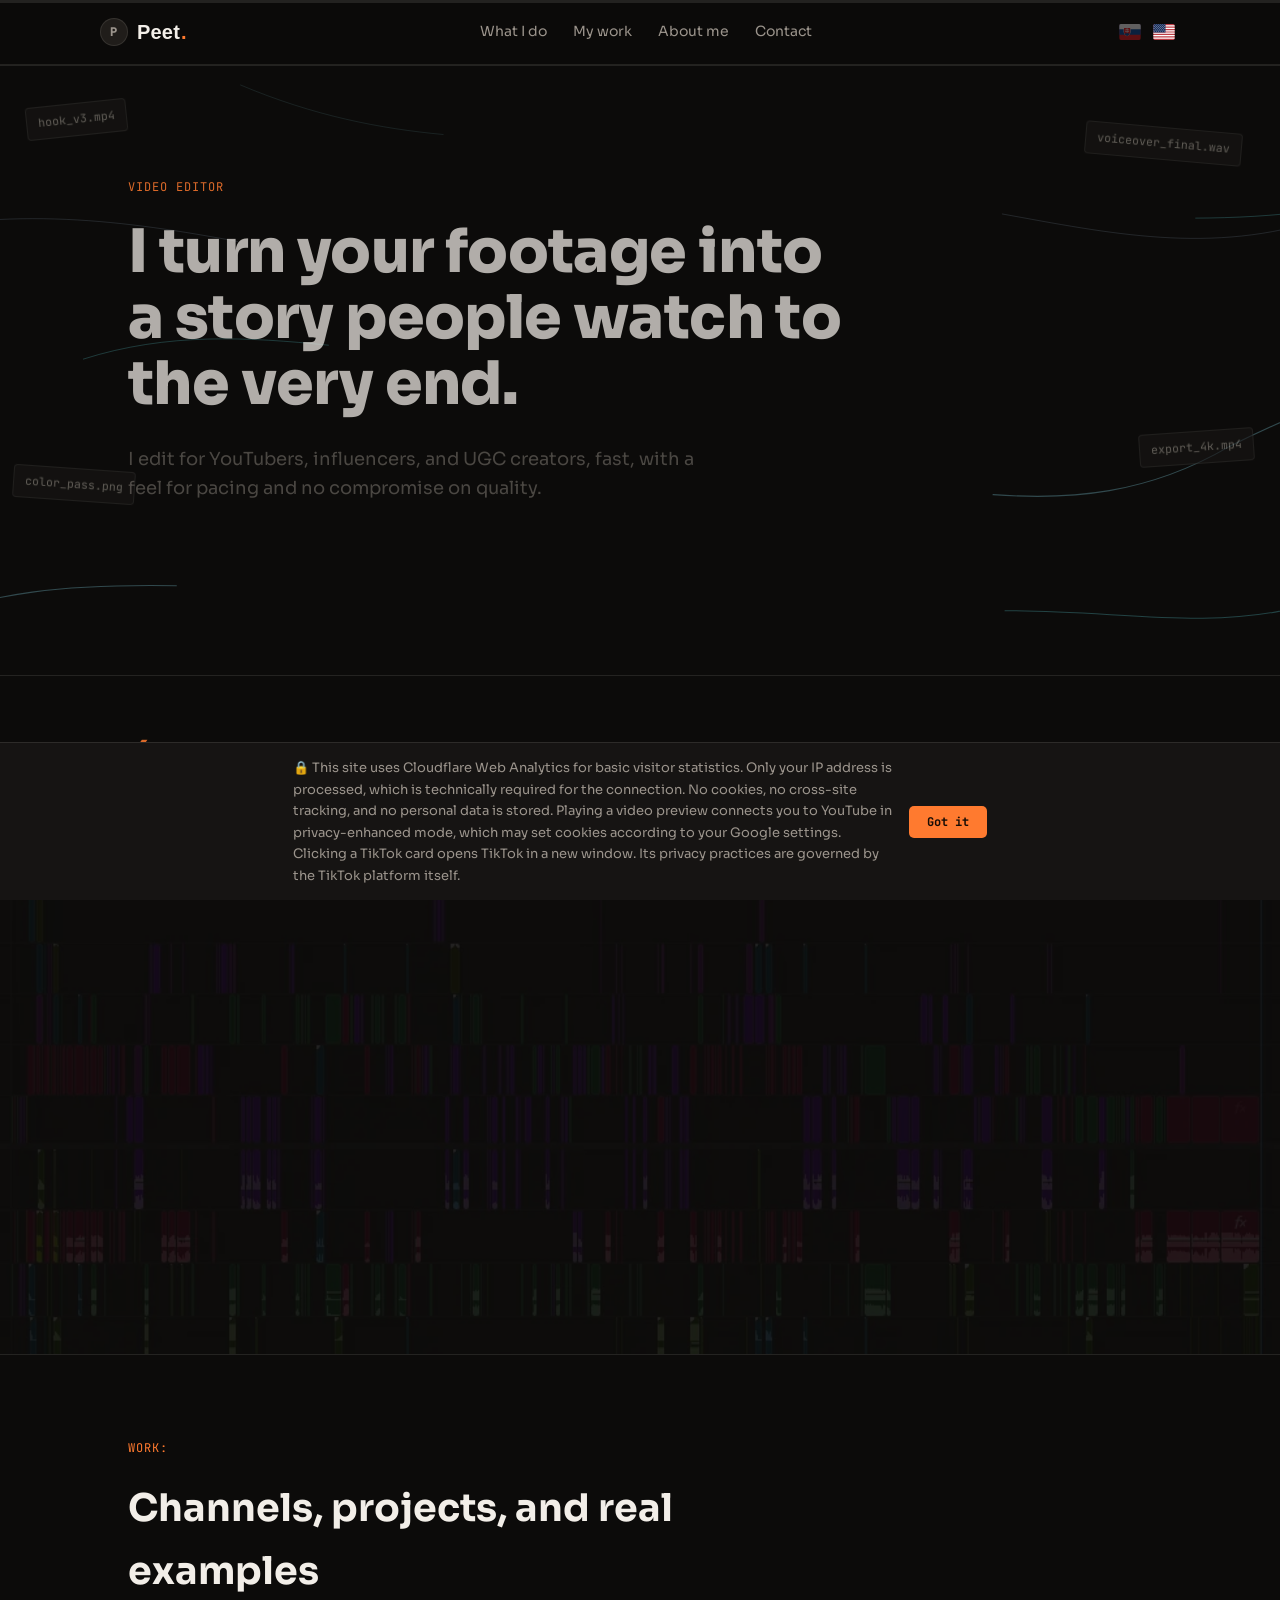
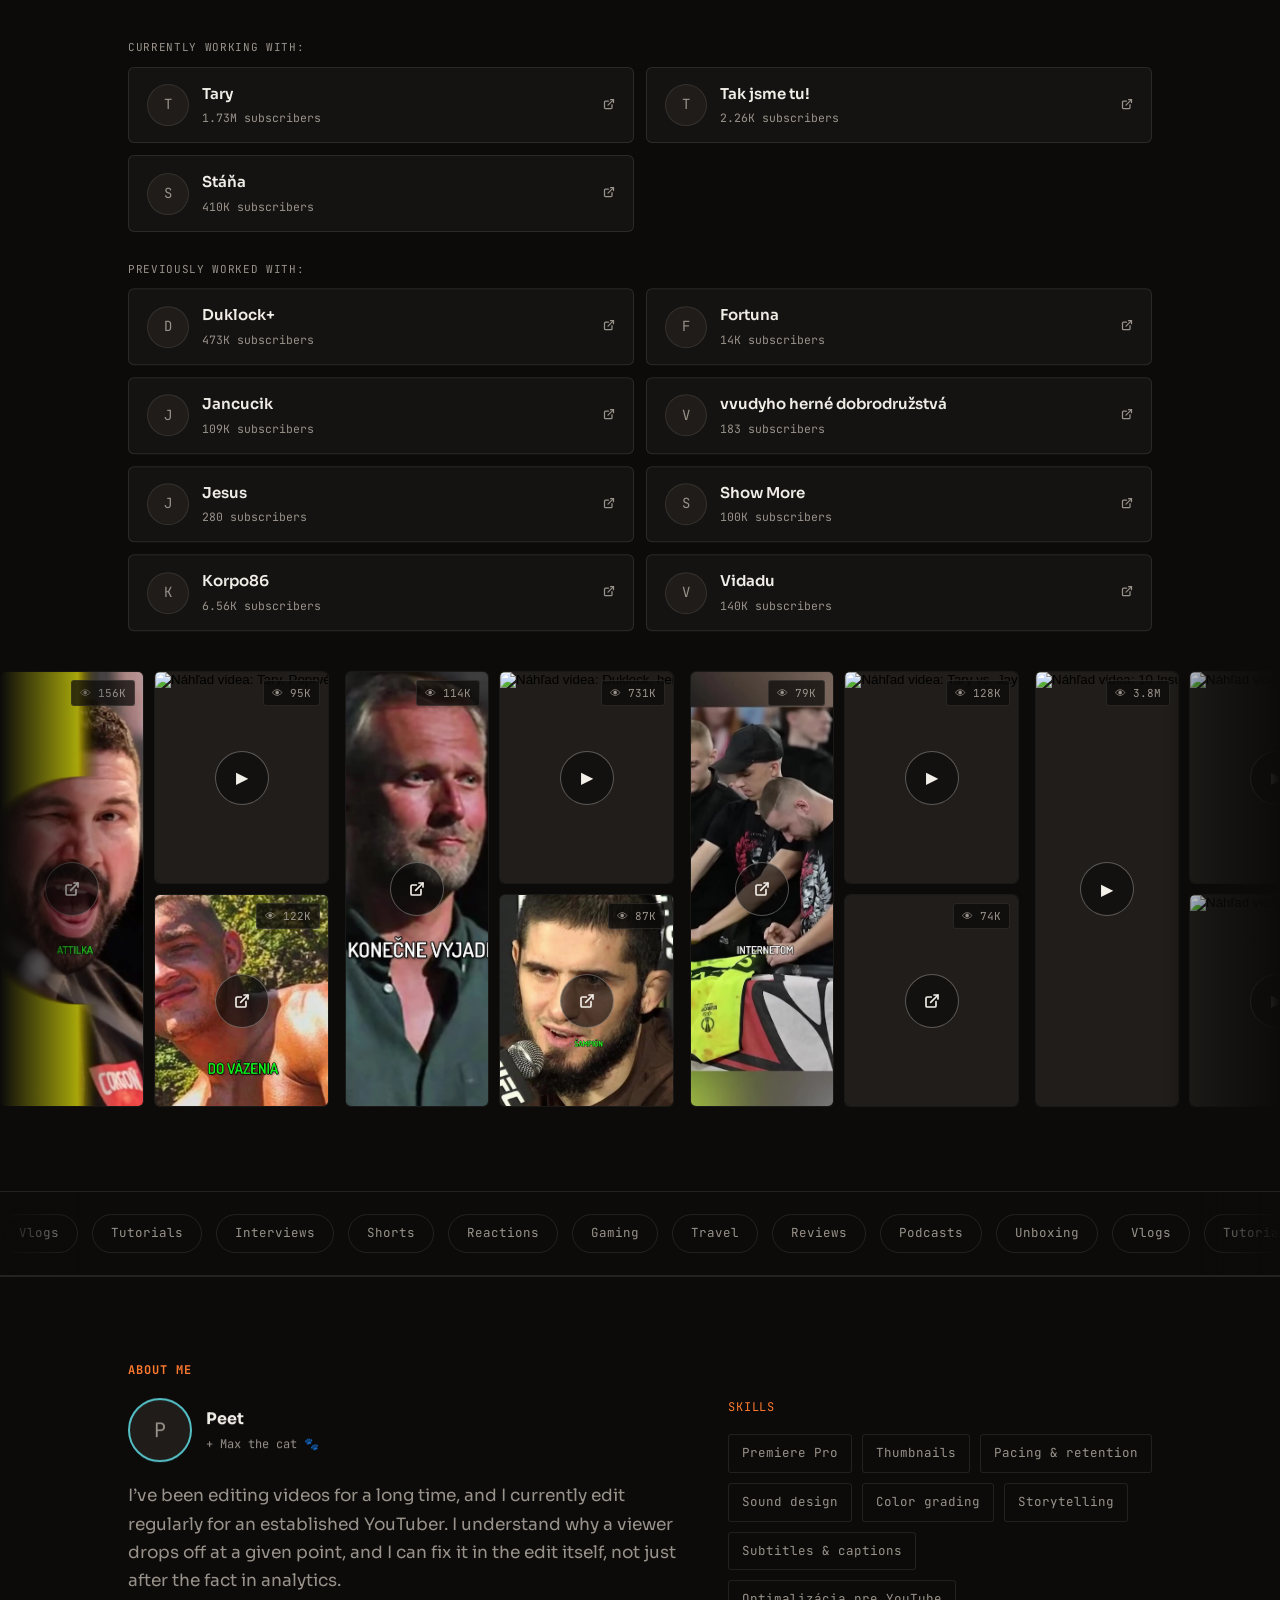
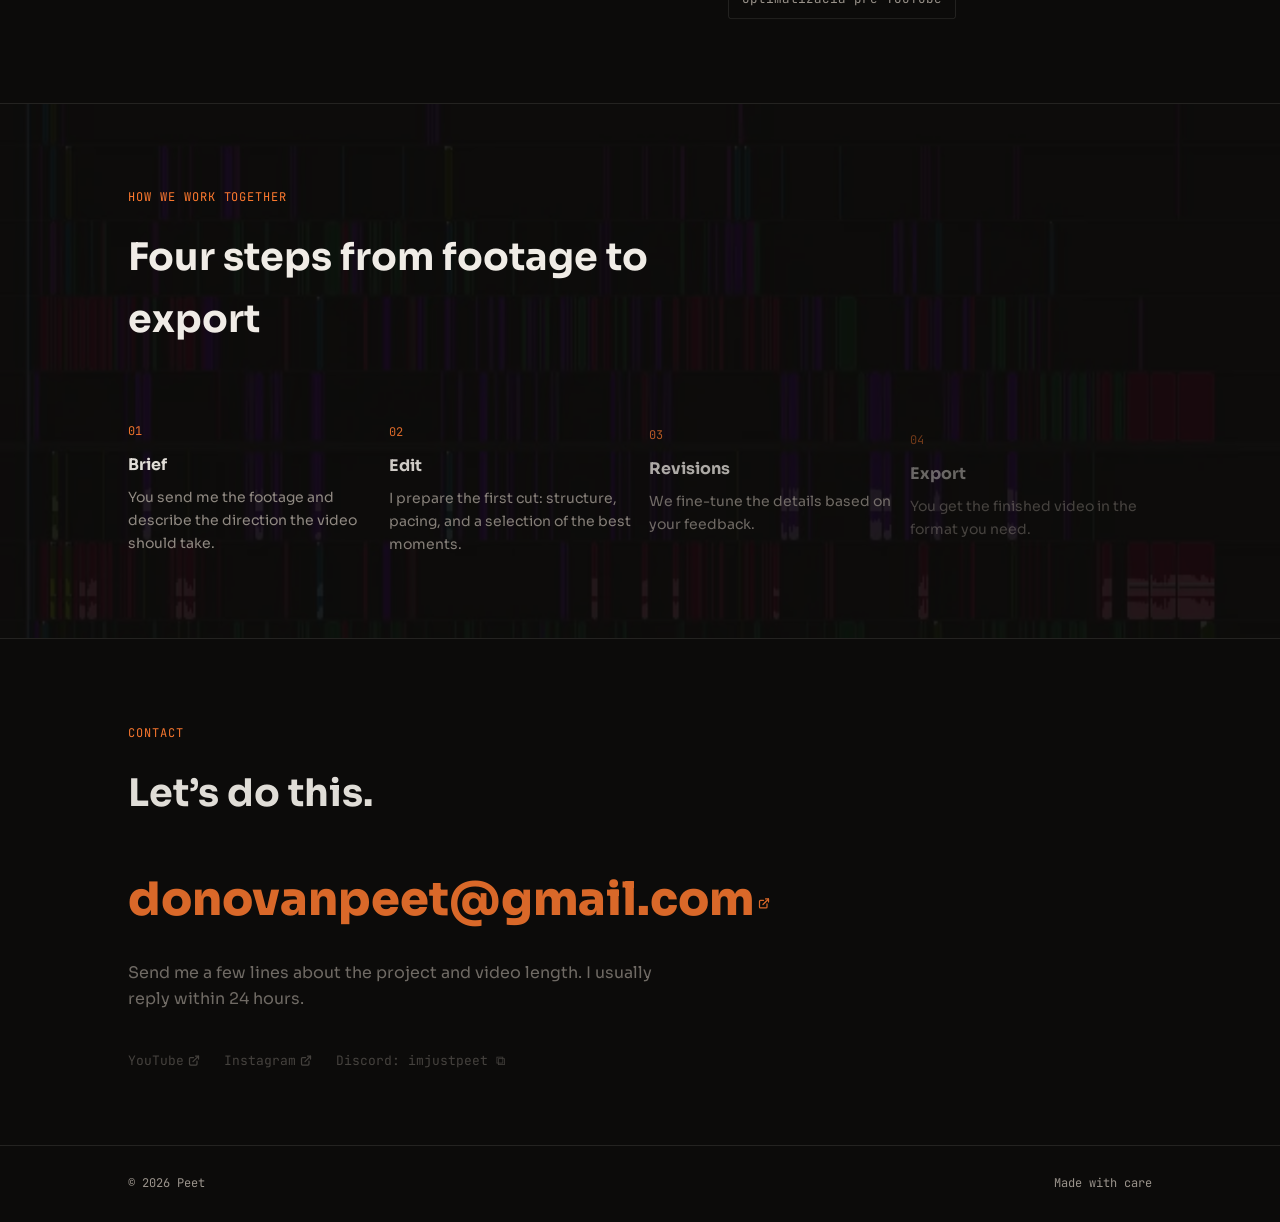
==== commit c915177f: "Add anime.js-powered entrance animations on the homepage Vendor anime.js v3.2.2 locally at /assets/a" ====
--- a/index.html
+++ b/index.html
@@ -185,19 +185,21 @@
   .work-group-label{ font-family:'JetBrains Mono', monospace; font-size:11px; color:var(--text-dim); letter-spacing:0.06em; text-transform:uppercase; margin:0 0 10px; }
   .work-group-label + .work-grid{ margin-top:0; }
   .work-group + .work-group{ margin-top:28px; }
-  .reveal{ opacity:0; transform:translateY(16px); transition:opacity .6s ease, transform .6s ease; }
+  .reveal{ opacity:0; transform:translateY(16px); }
   .reveal.is-visible{ opacity:1; transform:none; }
 
+  /* No-JS progressive enhancement: reveal on scroll via CSS scroll-timeline.
+     Keď je JS zapnutý, choreografiu reveal preberá anime.js. */
   @supports (animation-timeline: scroll()) {
     @media (prefers-reduced-motion: no-preference) {
-      .reveal {
+      html:not(.js) .reveal {
         opacity: 0;
         transform: translateY(16px);
         animation: revealFadeUp linear both;
         animation-timeline: view();
         animation-range: entry 0% entry 25%;
       }
-      .reveal.is-visible {
+      html:not(.js) .reveal.is-visible {
         animation: none;
         opacity: 1;
         transform: none;
@@ -1021,8 +1023,11 @@
   </div>
 </div>
 
+<script src="/assets/anime.min.js"></script>
 <script src="shared.js"></script>
 <script>
+  document.documentElement.classList.add('js');
+
   // ---------- Seasonal hero path colors ----------
   (function(){
     var m = new Date().getMonth();
@@ -1140,18 +1145,66 @@
     });
   })();
 
-  // ---------- Reveal on scroll ----------
-  var revealEls = document.querySelectorAll('.reveal');
-  if ('IntersectionObserver' in window){
-    var revealIo = new IntersectionObserver(function(entries){
+  // ---------- Reveal on scroll (anime.js, staggered per group) ----------
+  (function(){
+    var revealEls = Array.prototype.slice.call(document.querySelectorAll('.reveal'));
+    if (!revealEls.length){ return; }
+
+    var hasAnime = (typeof window.anime === 'function');
+    if (reducedGlobal || !('IntersectionObserver' in window) || !hasAnime){
+      revealEls.forEach(function(el){ el.classList.add('is-visible'); });
+      return;
+    }
+
+    function isDone(el){ return el.__revealed === true; }
+
+    function play(els){
+      els.forEach(function(el){ el.__revealed = true; });
+      anime({
+        targets: els,
+        translateY: [16, 0],
+        opacity: [0, 1],
+        easing: 'easeOutExpo',
+        duration: 720,
+        delay: anime.stagger(70),
+        complete: function(){
+          els.forEach(function(el){
+            el.classList.add('is-visible');
+            el.style.transform = '';
+            el.style.opacity = '';
+          });
+        }
+      });
+    }
+
+    var io = new IntersectionObserver(function(entries){
       entries.forEach(function(entry){
-        if (entry.isIntersecting){ entry.target.classList.add('is-visible'); revealIo.unobserve(entry.target); }
+        if (!entry.isIntersecting){ return; }
+        var el = entry.target;
+        io.unobserve(el);
+        if (isDone(el)){ return; }
+        var parent = el.parentElement;
+        var group = parent ? Array.prototype.filter.call(parent.children, function(c){
+          return c.classList && c.classList.contains('reveal') && !isDone(c);
+        }) : [el];
+        if (!group.length){ group = [el]; }
+        group.forEach(function(c){ io.unobserve(c); });
+        play(group);
       });
     }, { threshold: 0.12 });
-    revealEls.forEach(function(el){ revealIo.observe(el); });
-  } else {
-    revealEls.forEach(function(el){ el.classList.add('is-visible'); });
-  }
+
+    function start(){ revealEls.forEach(function(el){ io.observe(el); }); }
+
+    var loaderEl = document.getElementById('introLoader');
+    if (loaderEl){
+      var started = false;
+      var kick = function(){ if (started){ return; } started = true; start(); };
+      document.addEventListener('intro:done', kick);
+      setTimeout(kick, 2600);
+    } else {
+      start();
+    }
+  })();
 
 
   // ---------- Marquee dynamic duplication ----------
@@ -1238,6 +1291,7 @@
       else {
         setTimeout(function(){
           loader.classList.add('is-done');
+          document.dispatchEvent(new Event('intro:done'));
           setTimeout(function(){ loader.remove(); }, 550);
         }, 150);
       }
@@ -1304,23 +1358,24 @@
     var target = parseFloat(el.dataset.count);
     var suffix = el.dataset.suffix || '';
     var decimals = parseInt(el.dataset.decimals || '0', 10);
-    if (reducedGlobal || !target){
-      el.textContent = formatNum(target, decimals) + suffix;
+    if (reducedGlobal || !target || typeof window.anime !== 'function'){
+      el.textContent = formatNum(target, decimals) + (el.dataset.suffix || suffix);
       return;
     }
-    var duration = 1600;
-    var start = null;
-    function step(ts){
-      if (!start){ start = ts; }
-      var progress = Math.min((ts - start) / duration, 1);
-      var eased = 1 - Math.pow(1 - progress, 3);
-      var current = eased * target;
-      if (!decimals){ current = Math.floor(current); }
-      el.textContent = formatNum(current, decimals) + suffix;
-      if (progress < 1){ requestAnimationFrame(step); }
-      else { el.textContent = formatNum(target, decimals) + suffix; }
-    }
-    requestAnimationFrame(step);
+    var obj = { v: 0 };
+    anime({
+      targets: obj,
+      v: target,
+      duration: 1600,
+      easing: 'easeOutCubic',
+      update: function(){
+        var current = decimals ? obj.v : Math.floor(obj.v);
+        el.textContent = formatNum(current, decimals) + (el.dataset.suffix || suffix);
+      },
+      complete: function(){
+        el.textContent = formatNum(target, decimals) + (el.dataset.suffix || suffix);
+      }
+    });
   }
   var statEls = document.querySelectorAll('.stat-num[data-count]');
   if ('IntersectionObserver' in window && statEls.length){
